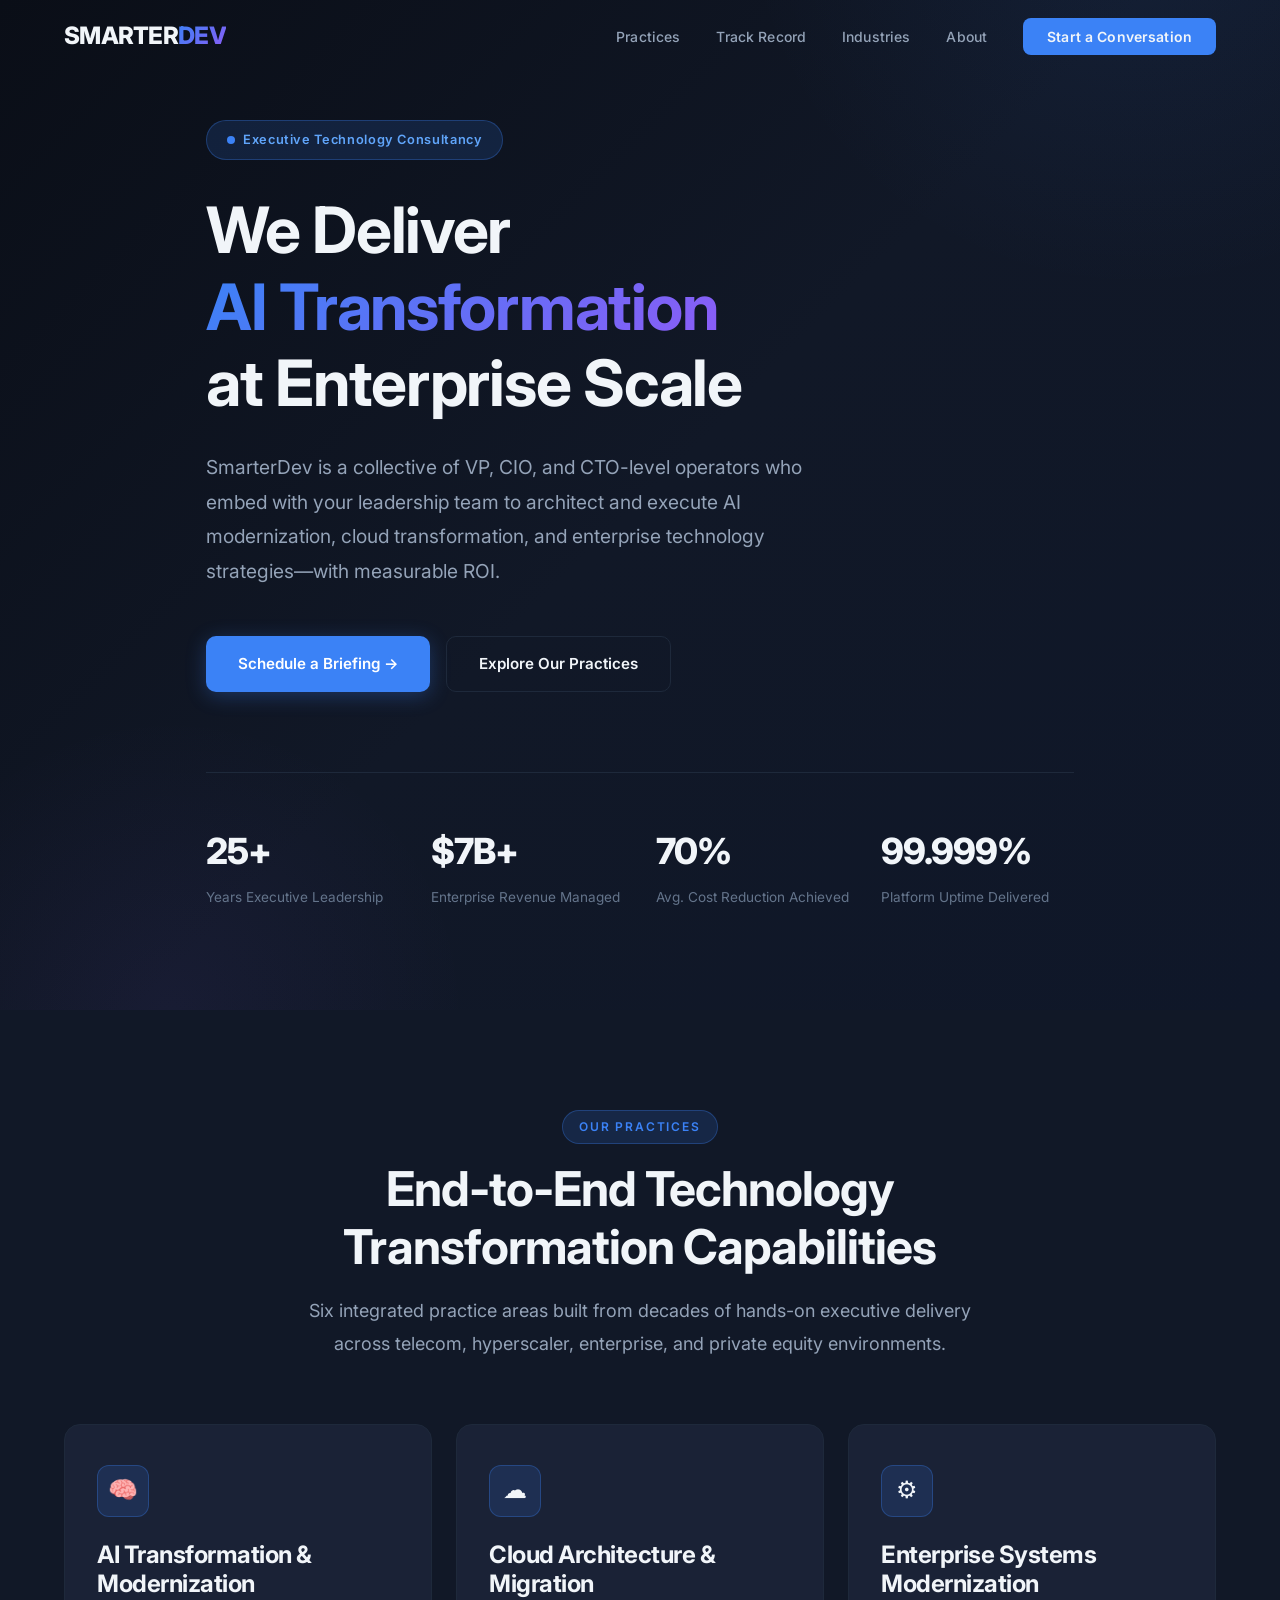
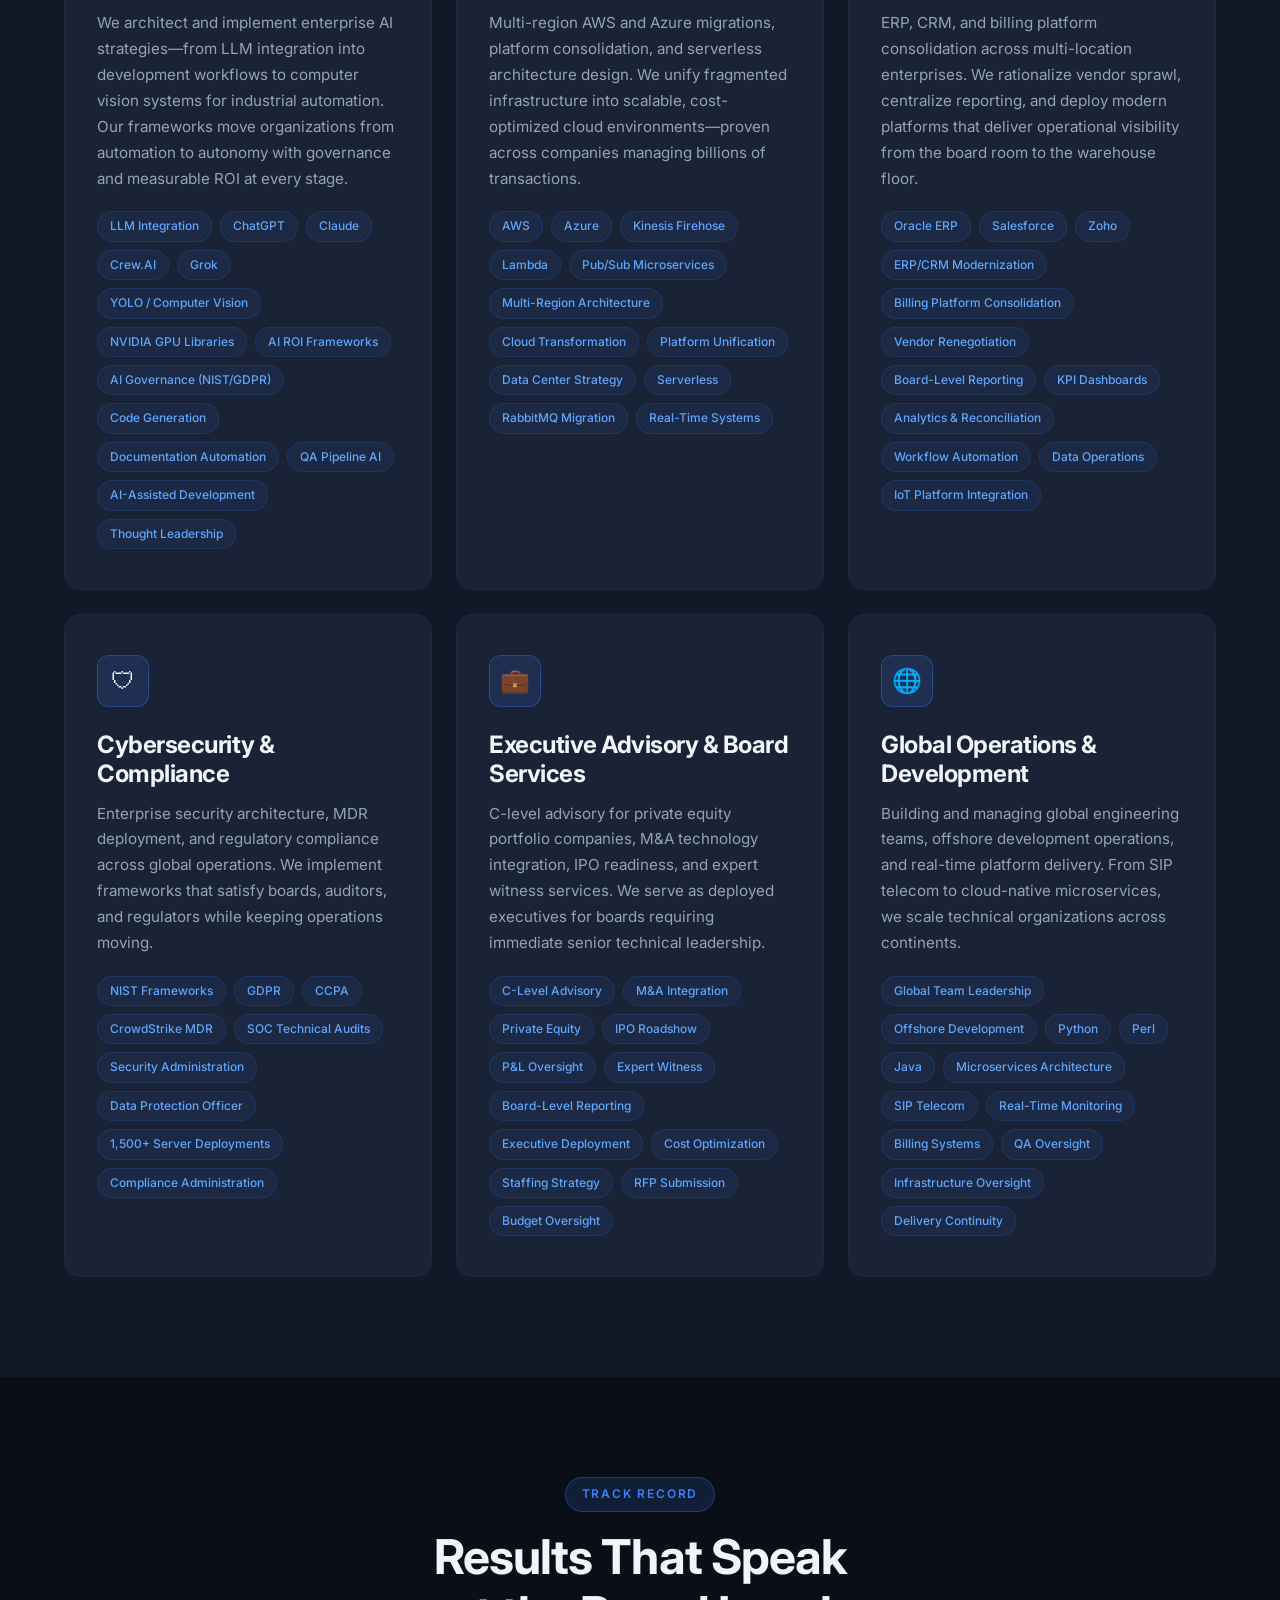
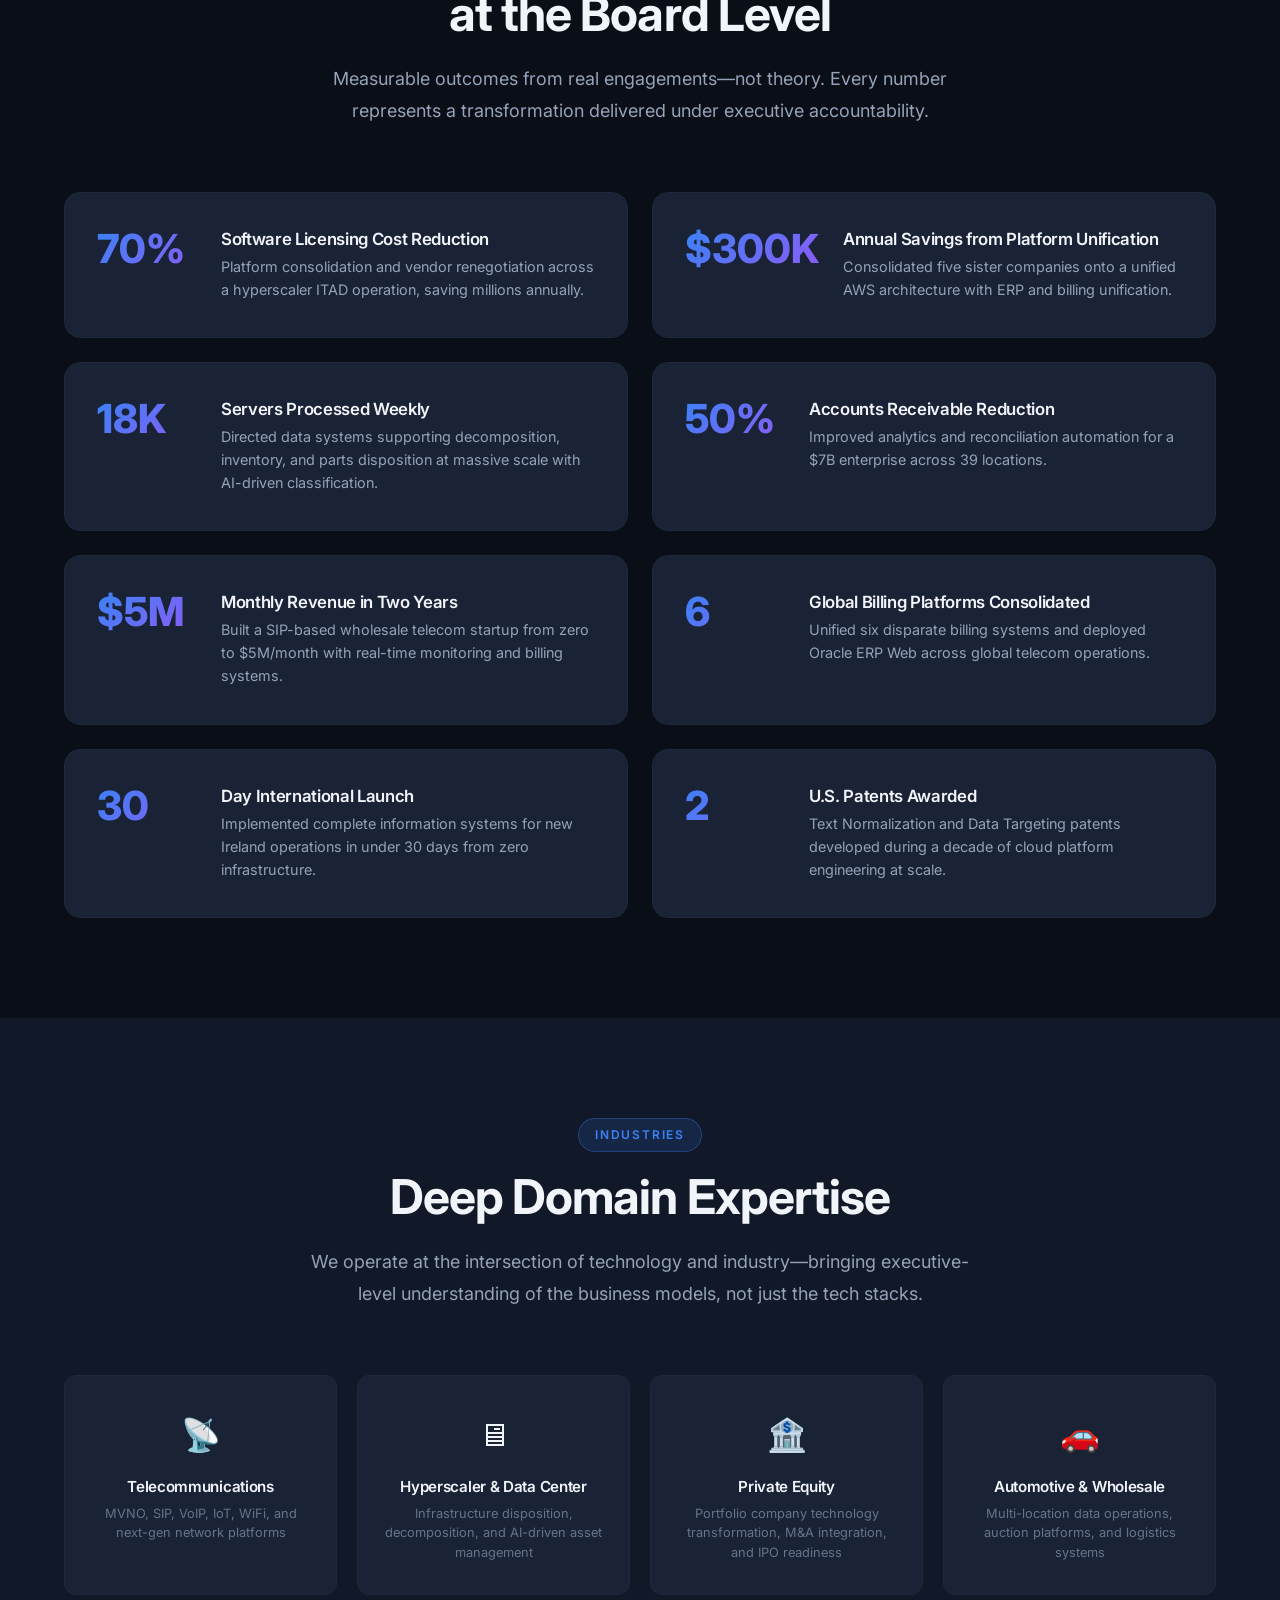
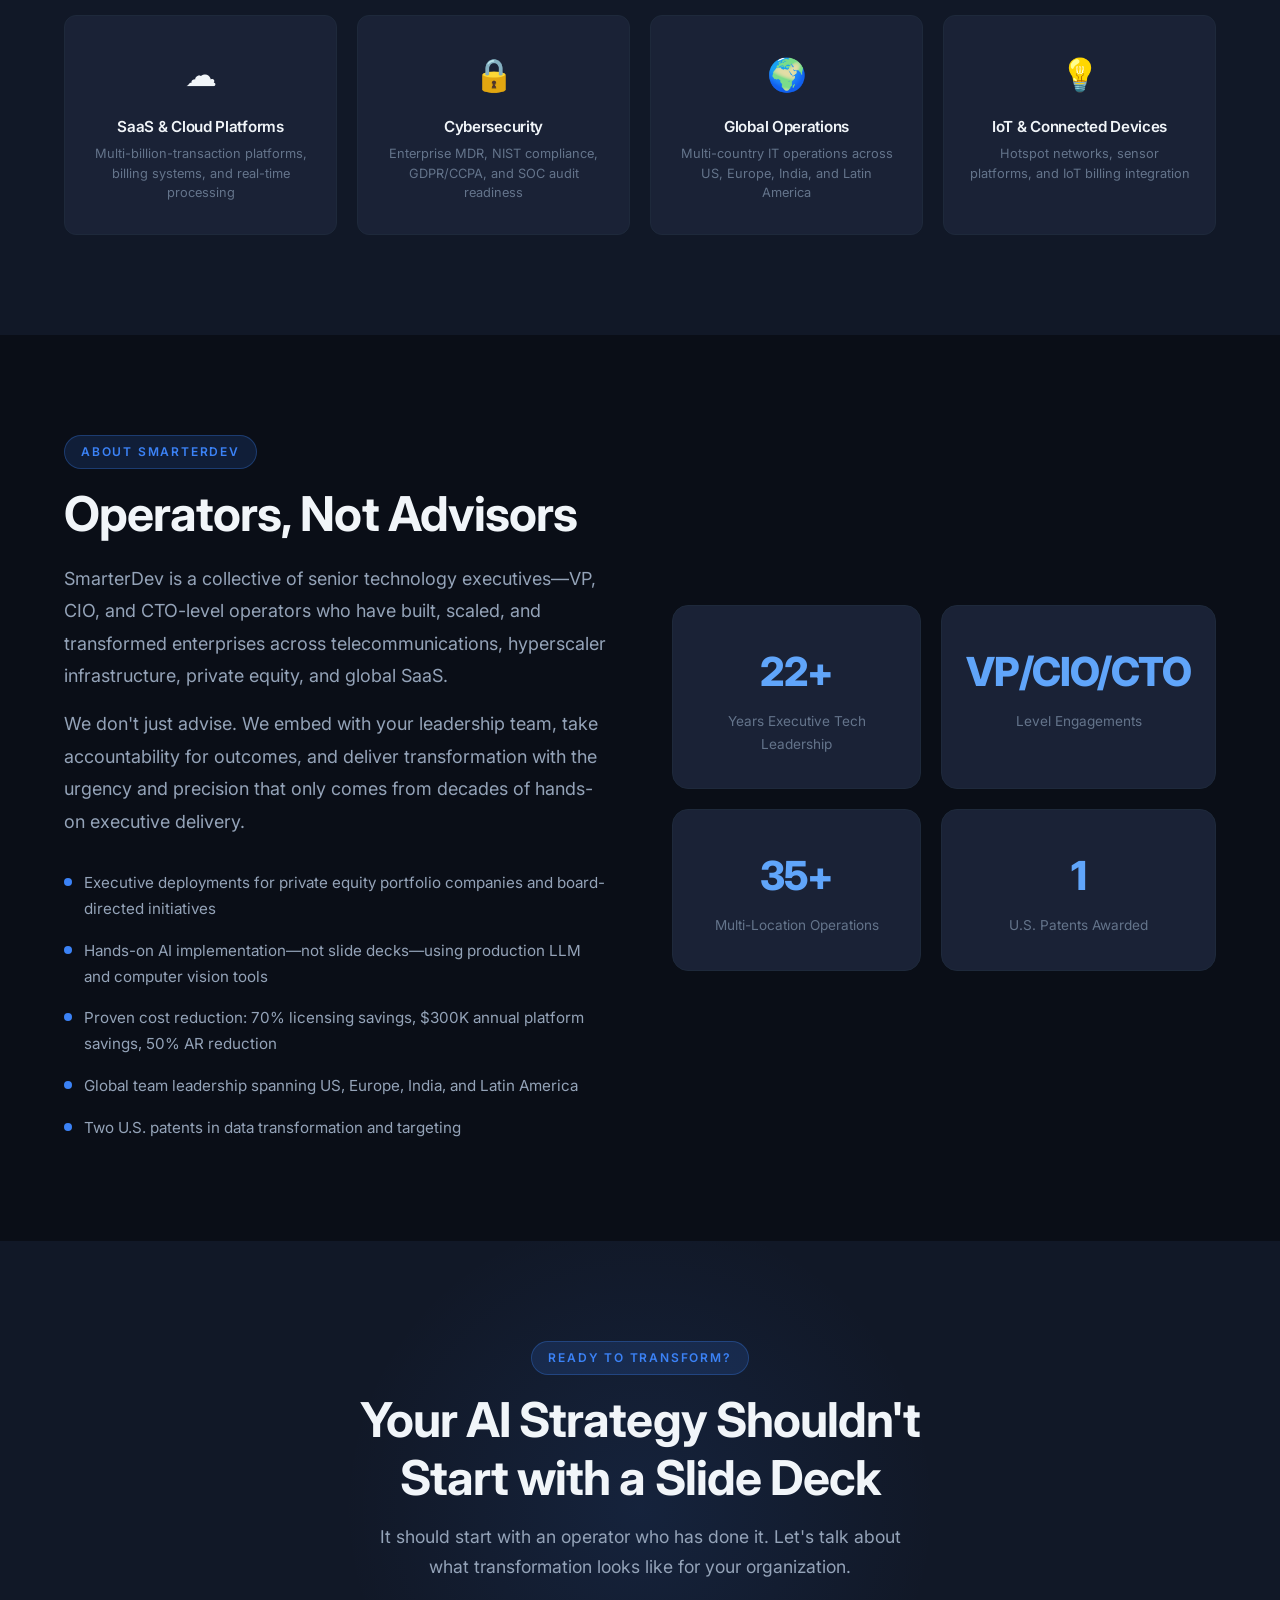
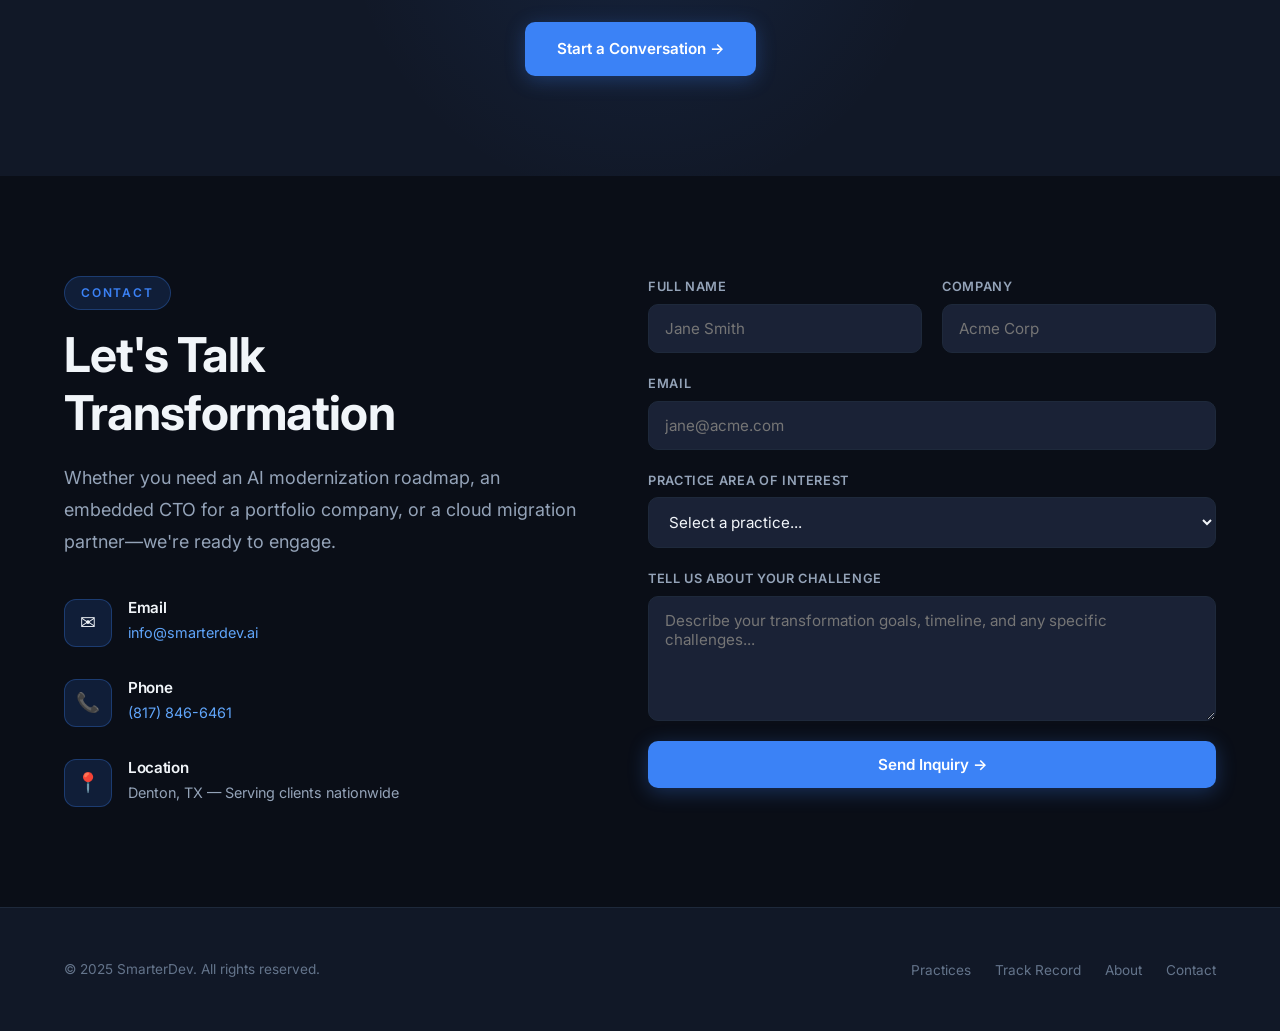
==== index.html @ c1253eae "Remove LinkedIn link from contact section Co-Authored-By: Claude Opus 4.6 <noreply@anthropic.com>" ====
<!DOCTYPE html>
<html lang="en">
<head>
  <meta charset="UTF-8">
  <meta name="viewport" content="width=device-width, initial-scale=1.0">
  <title>SmarterDev.ai | AI Transformation &amp; Executive Technology Consultancy</title>
  <meta name="description" content="SmarterDev delivers VP/CIO/CTO-level AI transformation, cloud modernization, and enterprise technology consulting. 25+ years of executive leadership across telecom, hyperscaler, and enterprise environments.">
  <link rel="preconnect" href="https://fonts.googleapis.com">
  <link rel="preconnect" href="https://fonts.gstatic.com" crossorigin>
  <link href="https://fonts.googleapis.com/css2?family=Inter:wght@400;500;600;700;800&display=swap" rel="stylesheet">
  <link rel="stylesheet" href="css/style.css">
</head>
<body>

  <!-- ============ NAVIGATION ============ -->
  <nav class="nav">
    <div class="container">
      <a href="#" class="nav-logo">SMARTER<span>DEV</span></a>
      <ul class="nav-links">
        <li><a href="#practices">Practices</a></li>
        <li><a href="#results">Track Record</a></li>
        <li><a href="#industries">Industries</a></li>
        <li><a href="#about">About</a></li>
        <li><a href="#contact" class="nav-cta">Start a Conversation</a></li>
      </ul>
      <button class="nav-toggle" aria-label="Toggle menu">
        <span></span><span></span><span></span>
      </button>
    </div>
  </nav>

  <!-- ============ HERO ============ -->
  <section class="hero" id="hero">
    <div class="container">
      <div class="hero-content fade-up">
        <div class="hero-badge">Executive Technology Consultancy</div>
        <h1>We Deliver<br><span class="gradient-text">AI Transformation</span><br>at Enterprise Scale</h1>
        <p class="hero-description">
          SmarterDev is a collective of VP, CIO, and CTO-level operators who embed with your
          leadership team to architect and execute AI modernization, cloud transformation,
          and enterprise technology strategies&mdash;with measurable ROI.
        </p>
        <div class="hero-actions">
          <a href="#contact" class="btn btn-primary">Schedule a Briefing &rarr;</a>
          <a href="#practices" class="btn btn-outline">Explore Our Practices</a>
        </div>
      </div>
      <div class="hero-metrics fade-up">
        <div class="metric">
          <div class="metric-value" data-count="25" data-suffix="+">0+</div>
          <div class="metric-label">Years Executive Leadership</div>
        </div>
        <div class="metric">
          <div class="metric-value" data-count="7" data-suffix="B+" data-prefix="$">$0B+</div>
          <div class="metric-label">Enterprise Revenue Managed</div>
        </div>
        <div class="metric">
          <div class="metric-value" data-count="70" data-suffix="%">0%</div>
          <div class="metric-label">Avg. Cost Reduction Achieved</div>
        </div>
        <div class="metric">
          <div class="metric-value">99.999%</div>
          <div class="metric-label">Platform Uptime Delivered</div>
        </div>
      </div>
    </div>
  </section>

  <!-- ============ PRACTICES ============ -->
  <section class="practices" id="practices">
    <div class="container">
      <div class="section-header center fade-up">
        <span class="section-label">Our Practices</span>
        <h2 class="section-title">End-to-End Technology<br>Transformation Capabilities</h2>
        <p class="section-subtitle">
          Six integrated practice areas built from decades of hands-on executive delivery across
          telecom, hyperscaler, enterprise, and private equity environments.
        </p>
      </div>

      <div class="practices-grid">

        <!-- Practice 1: AI Transformation -->
        <div class="practice-card fade-up">
          <div class="practice-icon">&#x1F9E0;</div>
          <h3>AI Transformation &amp; Modernization</h3>
          <p>
            We architect and implement enterprise AI strategies&mdash;from LLM integration into
            development workflows to computer vision systems for industrial automation.
            Our frameworks move organizations from automation to autonomy with governance
            and measurable ROI at every stage.
          </p>
          <ul class="practice-capabilities">
            <li>LLM Integration</li>
            <li>ChatGPT</li>
            <li>Claude</li>
            <li>Crew.AI</li>
            <li>Grok</li>
            <li>YOLO / Computer Vision</li>
            <li>NVIDIA GPU Libraries</li>
            <li>AI ROI Frameworks</li>
            <li>AI Governance (NIST/GDPR)</li>
            <li>Code Generation</li>
            <li>Documentation Automation</li>
            <li>QA Pipeline AI</li>
            <li>AI-Assisted Development</li>
            <li>Thought Leadership</li>
          </ul>
        </div>

        <!-- Practice 2: Cloud & Infrastructure -->
        <div class="practice-card fade-up">
          <div class="practice-icon">&#x2601;</div>
          <h3>Cloud Architecture &amp; Migration</h3>
          <p>
            Multi-region AWS and Azure migrations, platform consolidation, and serverless
            architecture design. We unify fragmented infrastructure into scalable,
            cost-optimized cloud environments&mdash;proven across companies managing
            billions of transactions.
          </p>
          <ul class="practice-capabilities">
            <li>AWS</li>
            <li>Azure</li>
            <li>Kinesis Firehose</li>
            <li>Lambda</li>
            <li>Pub/Sub Microservices</li>
            <li>Multi-Region Architecture</li>
            <li>Cloud Transformation</li>
            <li>Platform Unification</li>
            <li>Data Center Strategy</li>
            <li>Serverless</li>
            <li>RabbitMQ Migration</li>
            <li>Real-Time Systems</li>
          </ul>
        </div>

        <!-- Practice 3: Enterprise Systems -->
        <div class="practice-card fade-up">
          <div class="practice-icon">&#x2699;</div>
          <h3>Enterprise Systems Modernization</h3>
          <p>
            ERP, CRM, and billing platform consolidation across multi-location enterprises.
            We rationalize vendor sprawl, centralize reporting, and deploy modern platforms
            that deliver operational visibility from the board room to the warehouse floor.
          </p>
          <ul class="practice-capabilities">
            <li>Oracle ERP</li>
            <li>Salesforce</li>
            <li>Zoho</li>
            <li>ERP/CRM Modernization</li>
            <li>Billing Platform Consolidation</li>
            <li>Vendor Renegotiation</li>
            <li>Board-Level Reporting</li>
            <li>KPI Dashboards</li>
            <li>Analytics &amp; Reconciliation</li>
            <li>Workflow Automation</li>
            <li>Data Operations</li>
            <li>IoT Platform Integration</li>
          </ul>
        </div>

        <!-- Practice 4: Cybersecurity -->
        <div class="practice-card fade-up">
          <div class="practice-icon">&#x1F6E1;</div>
          <h3>Cybersecurity &amp; Compliance</h3>
          <p>
            Enterprise security architecture, MDR deployment, and regulatory compliance
            across global operations. We implement frameworks that satisfy boards, auditors,
            and regulators while keeping operations moving.
          </p>
          <ul class="practice-capabilities">
            <li>NIST Frameworks</li>
            <li>GDPR</li>
            <li>CCPA</li>
            <li>CrowdStrike MDR</li>
            <li>SOC Technical Audits</li>
            <li>Security Administration</li>
            <li>Data Protection Officer</li>
            <li>1,500+ Server Deployments</li>
            <li>Compliance Administration</li>
          </ul>
        </div>

        <!-- Practice 5: Executive Advisory -->
        <div class="practice-card fade-up">
          <div class="practice-icon">&#x1F4BC;</div>
          <h3>Executive Advisory &amp; Board Services</h3>
          <p>
            C-level advisory for private equity portfolio companies, M&amp;A technology
            integration, IPO readiness, and expert witness services. We serve as deployed
            executives for boards requiring immediate senior technical leadership.
          </p>
          <ul class="practice-capabilities">
            <li>C-Level Advisory</li>
            <li>M&amp;A Integration</li>
            <li>Private Equity</li>
            <li>IPO Roadshow</li>
            <li>P&amp;L Oversight</li>
            <li>Expert Witness</li>
            <li>Board-Level Reporting</li>
            <li>Executive Deployment</li>
            <li>Cost Optimization</li>
            <li>Staffing Strategy</li>
            <li>RFP Submission</li>
            <li>Budget Oversight</li>
          </ul>
        </div>

        <!-- Practice 6: Global Operations -->
        <div class="practice-card fade-up">
          <div class="practice-icon">&#x1F310;</div>
          <h3>Global Operations &amp; Development</h3>
          <p>
            Building and managing global engineering teams, offshore development operations,
            and real-time platform delivery. From SIP telecom to cloud-native microservices,
            we scale technical organizations across continents.
          </p>
          <ul class="practice-capabilities">
            <li>Global Team Leadership</li>
            <li>Offshore Development</li>
            <li>Python</li>
            <li>Perl</li>
            <li>Java</li>
            <li>Microservices Architecture</li>
            <li>SIP Telecom</li>
            <li>Real-Time Monitoring</li>
            <li>Billing Systems</li>
            <li>QA Oversight</li>
            <li>Infrastructure Oversight</li>
            <li>Delivery Continuity</li>
          </ul>
        </div>

      </div>
    </div>
  </section>

  <!-- ============ TRACK RECORD ============ -->
  <section class="results" id="results">
    <div class="container">
      <div class="section-header center fade-up">
        <span class="section-label">Track Record</span>
        <h2 class="section-title">Results That Speak<br>at the Board Level</h2>
        <p class="section-subtitle">
          Measurable outcomes from real engagements&mdash;not theory.
          Every number represents a transformation delivered under executive accountability.
        </p>
      </div>

      <div class="results-grid">
        <div class="result-card fade-up">
          <div class="result-stat">70%</div>
          <div class="result-content">
            <h4>Software Licensing Cost Reduction</h4>
            <p>Platform consolidation and vendor renegotiation across a hyperscaler ITAD operation, saving millions annually.</p>
          </div>
        </div>
        <div class="result-card fade-up">
          <div class="result-stat">$300K</div>
          <div class="result-content">
            <h4>Annual Savings from Platform Unification</h4>
            <p>Consolidated five sister companies onto a unified AWS architecture with ERP and billing unification.</p>
          </div>
        </div>
        <div class="result-card fade-up">
          <div class="result-stat">18K</div>
          <div class="result-content">
            <h4>Servers Processed Weekly</h4>
            <p>Directed data systems supporting decomposition, inventory, and parts disposition at massive scale with AI-driven classification.</p>
          </div>
        </div>
        <div class="result-card fade-up">
          <div class="result-stat">50%</div>
          <div class="result-content">
            <h4>Accounts Receivable Reduction</h4>
            <p>Improved analytics and reconciliation automation for a $7B enterprise across 39 locations.</p>
          </div>
        </div>
        <div class="result-card fade-up">
          <div class="result-stat">$5M</div>
          <div class="result-content">
            <h4>Monthly Revenue in Two Years</h4>
            <p>Built a SIP-based wholesale telecom startup from zero to $5M/month with real-time monitoring and billing systems.</p>
          </div>
        </div>
        <div class="result-card fade-up">
          <div class="result-stat">6</div>
          <div class="result-content">
            <h4>Global Billing Platforms Consolidated</h4>
            <p>Unified six disparate billing systems and deployed Oracle ERP Web across global telecom operations.</p>
          </div>
        </div>
        <div class="result-card fade-up">
          <div class="result-stat">30</div>
          <div class="result-content">
            <h4>Day International Launch</h4>
            <p>Implemented complete information systems for new Ireland operations in under 30 days from zero infrastructure.</p>
          </div>
        </div>
        <div class="result-card fade-up">
          <div class="result-stat">2</div>
          <div class="result-content">
            <h4>U.S. Patents Awarded</h4>
            <p>Text Normalization and Data Targeting patents developed during a decade of cloud platform engineering at scale.</p>
          </div>
        </div>
      </div>
    </div>
  </section>

  <!-- ============ INDUSTRIES ============ -->
  <section class="industries" id="industries">
    <div class="container">
      <div class="section-header center fade-up">
        <span class="section-label">Industries</span>
        <h2 class="section-title">Deep Domain Expertise</h2>
        <p class="section-subtitle">
          We operate at the intersection of technology and industry&mdash;bringing executive-level
          understanding of the business models, not just the tech stacks.
        </p>
      </div>

      <div class="industries-grid">
        <div class="industry-card fade-up">
          <div class="industry-icon">&#x1F4E1;</div>
          <h4>Telecommunications</h4>
          <p>MVNO, SIP, VoIP, IoT, WiFi, and next-gen network platforms</p>
        </div>
        <div class="industry-card fade-up">
          <div class="industry-icon">&#x1F5A5;</div>
          <h4>Hyperscaler &amp; Data Center</h4>
          <p>Infrastructure disposition, decomposition, and AI-driven asset management</p>
        </div>
        <div class="industry-card fade-up">
          <div class="industry-icon">&#x1F3E6;</div>
          <h4>Private Equity</h4>
          <p>Portfolio company technology transformation, M&amp;A integration, and IPO readiness</p>
        </div>
        <div class="industry-card fade-up">
          <div class="industry-icon">&#x1F697;</div>
          <h4>Automotive &amp; Wholesale</h4>
          <p>Multi-location data operations, auction platforms, and logistics systems</p>
        </div>
        <div class="industry-card fade-up">
          <div class="industry-icon">&#x2601;</div>
          <h4>SaaS &amp; Cloud Platforms</h4>
          <p>Multi-billion-transaction platforms, billing systems, and real-time processing</p>
        </div>
        <div class="industry-card fade-up">
          <div class="industry-icon">&#x1F512;</div>
          <h4>Cybersecurity</h4>
          <p>Enterprise MDR, NIST compliance, GDPR/CCPA, and SOC audit readiness</p>
        </div>
        <div class="industry-card fade-up">
          <div class="industry-icon">&#x1F30D;</div>
          <h4>Global Operations</h4>
          <p>Multi-country IT operations across US, Europe, India, and Latin America</p>
        </div>
        <div class="industry-card fade-up">
          <div class="industry-icon">&#x1F4A1;</div>
          <h4>IoT &amp; Connected Devices</h4>
          <p>Hotspot networks, sensor platforms, and IoT billing integration</p>
        </div>
      </div>
    </div>
  </section>

  <!-- ============ ABOUT ============ -->
  <section class="about" id="about">
    <div class="container">
      <div class="about-grid">
        <div class="fade-up">
          <span class="section-label">About SmarterDev</span>
          <h2 class="section-title">Operators, Not Advisors</h2>
          <p class="section-subtitle">
            SmarterDev is a collective of senior technology executives&mdash;VP, CIO, and CTO-level
            operators who have built, scaled, and transformed enterprises across telecommunications,
            hyperscaler infrastructure, private equity, and global SaaS.
          </p>
          <p class="section-subtitle" style="margin-top: 16px;">
            We don't just advise. We embed with your leadership team, take accountability for
            outcomes, and deliver transformation with the urgency and precision that only comes
            from decades of hands-on executive delivery.
          </p>
          <ul class="about-highlights" style="margin-top: 32px;">
            <li>Executive deployments for private equity portfolio companies and board-directed initiatives</li>
            <li>Hands-on AI implementation&mdash;not slide decks&mdash;using production LLM and computer vision tools</li>
            <li>Proven cost reduction: 70% licensing savings, $300K annual platform savings, 50% AR reduction</li>
            <li>Global team leadership spanning US, Europe, India, and Latin America</li>
            <li>Two U.S. patents in data transformation and targeting</li>
          </ul>
        </div>
        <div class="about-stats fade-up">
          <div class="about-stat">
            <div class="about-stat-value" data-count="25" data-suffix="+">0+</div>
            <div class="about-stat-label">Years Executive Tech Leadership</div>
          </div>
          <div class="about-stat">
            <div class="about-stat-value">VP/CIO/CTO</div>
            <div class="about-stat-label">Level Engagements</div>
          </div>
          <div class="about-stat">
            <div class="about-stat-value" data-count="39" data-suffix="+">0+</div>
            <div class="about-stat-label">Multi-Location Operations</div>
          </div>
          <div class="about-stat">
            <div class="about-stat-value" data-count="2" data-suffix="">0</div>
            <div class="about-stat-label">U.S. Patents Awarded</div>
          </div>
        </div>
      </div>
    </div>
  </section>

  <!-- ============ CTA BANNER ============ -->
  <section class="cta-banner">
    <div class="container">
      <div class="cta-inner fade-up">
        <span class="section-label">Ready to Transform?</span>
        <h2>Your AI Strategy Shouldn't<br>Start with a Slide Deck</h2>
        <p>
          It should start with an operator who has done it. Let's talk about what
          transformation looks like for your organization.
        </p>
        <a href="#contact" class="btn btn-primary">Start a Conversation &rarr;</a>
      </div>
    </div>
  </section>

  <!-- ============ CONTACT ============ -->
  <section class="contact" id="contact">
    <div class="container">
      <div class="contact-grid">
        <div class="fade-up">
          <span class="section-label">Contact</span>
          <h2 class="section-title">Let's Talk<br>Transformation</h2>
          <p class="section-subtitle" style="margin-bottom: 40px;">
            Whether you need an AI modernization roadmap, an embedded CTO for a
            portfolio company, or a cloud migration partner&mdash;we're ready to engage.
          </p>
          <div class="contact-info">
            <div class="contact-item">
              <div class="contact-item-icon">&#x2709;</div>
              <div>
                <h4>Email</h4>
                <p><a href="mailto:info@smarterdev.ai">info@smarterdev.ai</a></p>
              </div>
            </div>
            <div class="contact-item">
              <div class="contact-item-icon">&#x1F4DE;</div>
              <div>
                <h4>Phone</h4>
                <p><a href="tel:+18178466461">(817) 846-6461</a></p>
              </div>
            </div>
            <div class="contact-item">
              <div class="contact-item-icon">&#x1F4CD;</div>
              <div>
                <h4>Location</h4>
                <p>Denton, TX &mdash; Serving clients nationwide</p>
              </div>
            </div>
          </div>
        </div>
        <div class="fade-up">
          <form class="contact-form" id="contact-form">
            <div class="form-row">
              <div class="form-group">
                <label for="name">Full Name</label>
                <input type="text" id="name" name="name" placeholder="Jane Smith" required>
              </div>
              <div class="form-group">
                <label for="company">Company</label>
                <input type="text" id="company" name="company" placeholder="Acme Corp">
              </div>
            </div>
            <div class="form-group">
              <label for="email">Email</label>
              <input type="email" id="email" name="email" placeholder="jane@acme.com" required>
            </div>
            <div class="form-group">
              <label for="service">Practice Area of Interest</label>
              <select id="service" name="service">
                <option value="">Select a practice...</option>
                <option value="AI Transformation">AI Transformation &amp; Modernization</option>
                <option value="Cloud Architecture">Cloud Architecture &amp; Migration</option>
                <option value="Enterprise Systems">Enterprise Systems Modernization</option>
                <option value="Cybersecurity">Cybersecurity &amp; Compliance</option>
                <option value="Executive Advisory">Executive Advisory &amp; Board Services</option>
                <option value="Global Operations">Global Operations &amp; Development</option>
                <option value="General">General Inquiry</option>
              </select>
            </div>
            <div class="form-group">
              <label for="message">Tell Us About Your Challenge</label>
              <textarea id="message" name="message" placeholder="Describe your transformation goals, timeline, and any specific challenges..." rows="5"></textarea>
            </div>
            <button type="submit" class="btn btn-primary" style="width: 100%; justify-content: center;">Send Inquiry &rarr;</button>
          </form>
        </div>
      </div>
    </div>
  </section>

  <!-- ============ FOOTER ============ -->
  <footer class="footer">
    <div class="container">
      <p class="footer-text">&copy; 2025 SmarterDev. All rights reserved.</p>
      <ul class="footer-links">
        <li><a href="#practices">Practices</a></li>
        <li><a href="#results">Track Record</a></li>
        <li><a href="#about">About</a></li>
        <li><a href="#contact">Contact</a></li>
      </ul>
    </div>
  </footer>

  <script src="js/main.js"></script>
</body>
</html>
---- css/style.css ----
/* ============================================
   ANGENT, LLC - Technical Consultancy
   Style System
   ============================================ */

/* --- Reset & Base --- */
*, *::before, *::after {
  margin: 0;
  padding: 0;
  box-sizing: border-box;
}

:root {
  --bg-primary: #0a0e17;
  --bg-secondary: #111827;
  --bg-card: #1a2236;
  --bg-card-hover: #1f2a42;
  --accent: #3b82f6;
  --accent-bright: #60a5fa;
  --accent-glow: rgba(59, 130, 246, 0.15);
  --text-primary: #f1f5f9;
  --text-secondary: #94a3b8;
  --text-muted: #64748b;
  --border: #1e293b;
  --border-accent: rgba(59, 130, 246, 0.3);
  --gradient-hero: linear-gradient(135deg, #0a0e17 0%, #111827 50%, #0f1729 100%);
  --gradient-accent: linear-gradient(135deg, #3b82f6, #8b5cf6);
  --shadow-card: 0 4px 24px rgba(0, 0, 0, 0.3);
  --shadow-glow: 0 0 40px rgba(59, 130, 246, 0.1);
  --font-heading: 'Inter', -apple-system, BlinkMacSystemFont, 'Segoe UI', sans-serif;
  --font-body: 'Inter', -apple-system, BlinkMacSystemFont, 'Segoe UI', sans-serif;
  --max-width: 1200px;
  --section-pad: 100px;
}

html {
  scroll-behavior: smooth;
  font-size: 16px;
}

body {
  font-family: var(--font-body);
  background: var(--bg-primary);
  color: var(--text-primary);
  line-height: 1.7;
  overflow-x: hidden;
  -webkit-font-smoothing: antialiased;
}

a {
  color: var(--accent-bright);
  text-decoration: none;
  transition: color 0.3s;
}

a:hover {
  color: var(--text-primary);
}

img {
  max-width: 100%;
  display: block;
}

.container {
  max-width: var(--max-width);
  margin: 0 auto;
  padding: 0 24px;
}

/* --- Typography --- */
h1, h2, h3, h4, h5 {
  font-family: var(--font-heading);
  font-weight: 700;
  line-height: 1.2;
  letter-spacing: -0.02em;
}

h1 { font-size: clamp(2.5rem, 5vw, 4rem); }
h2 { font-size: clamp(2rem, 4vw, 3rem); }
h3 { font-size: clamp(1.25rem, 2vw, 1.5rem); }

.section-label {
  display: inline-block;
  font-size: 0.75rem;
  font-weight: 600;
  letter-spacing: 0.15em;
  text-transform: uppercase;
  color: var(--accent);
  margin-bottom: 16px;
  padding: 6px 16px;
  border: 1px solid var(--border-accent);
  border-radius: 100px;
  background: var(--accent-glow);
}

.section-title {
  margin-bottom: 20px;
}

.section-subtitle {
  font-size: 1.125rem;
  color: var(--text-secondary);
  max-width: 680px;
  line-height: 1.8;
}

.section-header {
  margin-bottom: 64px;
}

.section-header.center {
  text-align: center;
}

.section-header.center .section-subtitle {
  margin: 0 auto;
}

/* --- Navigation --- */
.nav {
  position: fixed;
  top: 0;
  left: 0;
  right: 0;
  z-index: 1000;
  padding: 16px 0;
  transition: all 0.3s;
  background: transparent;
}

.nav.scrolled {
  background: rgba(10, 14, 23, 0.92);
  backdrop-filter: blur(20px);
  -webkit-backdrop-filter: blur(20px);
  border-bottom: 1px solid var(--border);
  padding: 12px 0;
}

.nav .container {
  display: flex;
  align-items: center;
  justify-content: space-between;
}

.nav-logo {
  font-size: 1.5rem;
  font-weight: 800;
  color: var(--text-primary);
  letter-spacing: -0.03em;
}

.nav-logo span {
  background: var(--gradient-accent);
  -webkit-background-clip: text;
  -webkit-text-fill-color: transparent;
  background-clip: text;
}

.nav-links {
  display: flex;
  align-items: center;
  gap: 36px;
  list-style: none;
}

.nav-links a {
  font-size: 0.875rem;
  font-weight: 500;
  color: var(--text-secondary);
  transition: color 0.3s;
  letter-spacing: 0.01em;
}

.nav-links a:hover {
  color: var(--text-primary);
}

.nav-cta {
  padding: 10px 24px !important;
  background: var(--accent) !important;
  color: var(--text-primary) !important;
  border-radius: 8px;
  font-weight: 600 !important;
  transition: all 0.3s !important;
}

.nav-cta:hover {
  background: var(--accent-bright) !important;
  transform: translateY(-1px);
}

.nav-toggle {
  display: none;
  flex-direction: column;
  gap: 5px;
  cursor: pointer;
  background: none;
  border: none;
  padding: 8px;
}

.nav-toggle span {
  display: block;
  width: 24px;
  height: 2px;
  background: var(--text-primary);
  border-radius: 2px;
  transition: all 0.3s;
}

/* --- Hero --- */
.hero {
  min-height: 100vh;
  display: flex;
  align-items: center;
  background: var(--gradient-hero);
  position: relative;
  overflow: hidden;
  padding: 120px 0 var(--section-pad);
}

.hero::before {
  content: '';
  position: absolute;
  top: -50%;
  right: -20%;
  width: 800px;
  height: 800px;
  background: radial-gradient(circle, rgba(59, 130, 246, 0.08) 0%, transparent 70%);
  pointer-events: none;
}

.hero::after {
  content: '';
  position: absolute;
  bottom: -30%;
  left: -10%;
  width: 600px;
  height: 600px;
  background: radial-gradient(circle, rgba(139, 92, 246, 0.06) 0%, transparent 70%);
  pointer-events: none;
}

.hero .container {
  position: relative;
  z-index: 1;
}

.hero-content {
  max-width: 800px;
}

.hero-badge {
  display: inline-flex;
  align-items: center;
  gap: 8px;
  padding: 8px 20px;
  background: var(--accent-glow);
  border: 1px solid var(--border-accent);
  border-radius: 100px;
  font-size: 0.8rem;
  font-weight: 600;
  color: var(--accent-bright);
  margin-bottom: 32px;
  letter-spacing: 0.05em;
}

.hero-badge::before {
  content: '';
  width: 8px;
  height: 8px;
  background: var(--accent);
  border-radius: 50%;
  animation: pulse 2s infinite;
}

@keyframes pulse {
  0%, 100% { opacity: 1; }
  50% { opacity: 0.4; }
}

.hero h1 {
  margin-bottom: 28px;
}

.hero h1 .gradient-text {
  background: var(--gradient-accent);
  -webkit-background-clip: text;
  -webkit-text-fill-color: transparent;
  background-clip: text;
}

.hero-description {
  font-size: 1.2rem;
  color: var(--text-secondary);
  max-width: 640px;
  margin-bottom: 48px;
  line-height: 1.8;
}

.hero-actions {
  display: flex;
  gap: 16px;
  flex-wrap: wrap;
}

.btn {
  display: inline-flex;
  align-items: center;
  gap: 8px;
  padding: 14px 32px;
  font-size: 0.95rem;
  font-weight: 600;
  border-radius: 10px;
  cursor: pointer;
  transition: all 0.3s;
  border: none;
  font-family: var(--font-body);
}

.btn-primary {
  background: var(--accent);
  color: white;
  box-shadow: 0 4px 20px rgba(59, 130, 246, 0.3);
}

.btn-primary:hover {
  background: var(--accent-bright);
  transform: translateY(-2px);
  box-shadow: 0 8px 30px rgba(59, 130, 246, 0.4);
  color: white;
}

.btn-outline {
  background: transparent;
  color: var(--text-primary);
  border: 1px solid var(--border);
}

.btn-outline:hover {
  border-color: var(--accent);
  background: var(--accent-glow);
  color: var(--text-primary);
}

.hero-metrics {
  display: grid;
  grid-template-columns: repeat(4, 1fr);
  gap: 32px;
  margin-top: 80px;
  padding-top: 48px;
  border-top: 1px solid var(--border);
}

.metric {
  text-align: left;
}

.metric-value {
  font-size: 2.25rem;
  font-weight: 800;
  color: var(--text-primary);
  letter-spacing: -0.03em;
}

.metric-value span {
  color: var(--accent);
}

.metric-label {
  font-size: 0.85rem;
  color: var(--text-muted);
  margin-top: 4px;
}

/* --- Practices / Services --- */
.practices {
  padding: var(--section-pad) 0;
  background: var(--bg-secondary);
}

.practices-grid {
  display: grid;
  grid-template-columns: repeat(3, 1fr);
  gap: 24px;
}

.practice-card {
  background: var(--bg-card);
  border: 1px solid var(--border);
  border-radius: 16px;
  padding: 40px 32px;
  transition: all 0.4s;
  position: relative;
  overflow: hidden;
}

.practice-card::before {
  content: '';
  position: absolute;
  top: 0;
  left: 0;
  right: 0;
  height: 3px;
  background: var(--gradient-accent);
  opacity: 0;
  transition: opacity 0.4s;
}

.practice-card:hover {
  border-color: var(--border-accent);
  background: var(--bg-card-hover);
  transform: translateY(-4px);
  box-shadow: var(--shadow-glow);
}

.practice-card:hover::before {
  opacity: 1;
}

.practice-icon {
  width: 52px;
  height: 52px;
  display: flex;
  align-items: center;
  justify-content: center;
  background: var(--accent-glow);
  border: 1px solid var(--border-accent);
  border-radius: 12px;
  margin-bottom: 24px;
  font-size: 1.5rem;
}

.practice-card h3 {
  margin-bottom: 12px;
  color: var(--text-primary);
}

.practice-card p {
  color: var(--text-secondary);
  font-size: 0.95rem;
  margin-bottom: 20px;
  line-height: 1.7;
}

.practice-capabilities {
  list-style: none;
  display: flex;
  flex-wrap: wrap;
  gap: 8px;
}

.practice-capabilities li {
  font-size: 0.75rem;
  padding: 4px 12px;
  background: rgba(59, 130, 246, 0.08);
  border: 1px solid rgba(59, 130, 246, 0.15);
  border-radius: 100px;
  color: var(--accent-bright);
  font-weight: 500;
}

/* --- Results / Track Record --- */
.results {
  padding: var(--section-pad) 0;
  background: var(--bg-primary);
}

.results-grid {
  display: grid;
  grid-template-columns: repeat(2, 1fr);
  gap: 24px;
}

.result-card {
  background: var(--bg-card);
  border: 1px solid var(--border);
  border-radius: 16px;
  padding: 36px 32px;
  display: flex;
  gap: 24px;
  align-items: flex-start;
  transition: all 0.3s;
}

.result-card:hover {
  border-color: var(--border-accent);
  transform: translateY(-2px);
}

.result-stat {
  font-size: 2.5rem;
  font-weight: 800;
  background: var(--gradient-accent);
  -webkit-background-clip: text;
  -webkit-text-fill-color: transparent;
  background-clip: text;
  line-height: 1;
  flex-shrink: 0;
  min-width: 100px;
}

.result-content h4 {
  font-size: 1.05rem;
  font-weight: 600;
  color: var(--text-primary);
  margin-bottom: 6px;
}

.result-content p {
  font-size: 0.9rem;
  color: var(--text-secondary);
  line-height: 1.6;
}

/* --- Industries --- */
.industries {
  padding: var(--section-pad) 0;
  background: var(--bg-secondary);
}

.industries-grid {
  display: grid;
  grid-template-columns: repeat(4, 1fr);
  gap: 20px;
}

.industry-card {
  background: var(--bg-card);
  border: 1px solid var(--border);
  border-radius: 12px;
  padding: 32px 24px;
  text-align: center;
  transition: all 0.3s;
}

.industry-card:hover {
  border-color: var(--border-accent);
  background: var(--bg-card-hover);
  transform: translateY(-3px);
}

.industry-icon {
  font-size: 2rem;
  margin-bottom: 16px;
}

.industry-card h4 {
  font-size: 0.95rem;
  font-weight: 600;
  color: var(--text-primary);
  margin-bottom: 8px;
}

.industry-card p {
  font-size: 0.8rem;
  color: var(--text-muted);
  line-height: 1.5;
}

/* --- About / Team --- */
.about {
  padding: var(--section-pad) 0;
  background: var(--bg-primary);
}

.about-grid {
  display: grid;
  grid-template-columns: 1fr 1fr;
  gap: 64px;
  align-items: center;
}

.about-content .section-subtitle {
  margin-bottom: 32px;
}

.about-highlights {
  list-style: none;
  display: flex;
  flex-direction: column;
  gap: 16px;
}

.about-highlights li {
  display: flex;
  align-items: flex-start;
  gap: 12px;
  font-size: 0.95rem;
  color: var(--text-secondary);
}

.about-highlights li::before {
  content: '';
  width: 8px;
  height: 8px;
  background: var(--accent);
  border-radius: 50%;
  flex-shrink: 0;
  margin-top: 8px;
}

.about-stats {
  display: grid;
  grid-template-columns: 1fr 1fr;
  gap: 20px;
}

.about-stat {
  background: var(--bg-card);
  border: 1px solid var(--border);
  border-radius: 16px;
  padding: 32px 24px;
  text-align: center;
}

.about-stat-value {
  font-size: 2.5rem;
  font-weight: 800;
  color: var(--accent-bright);
  letter-spacing: -0.03em;
}

.about-stat-label {
  font-size: 0.85rem;
  color: var(--text-muted);
  margin-top: 4px;
}

/* --- CTA Banner --- */
.cta-banner {
  padding: var(--section-pad) 0;
  background: var(--bg-secondary);
  position: relative;
  overflow: hidden;
}

.cta-banner::before {
  content: '';
  position: absolute;
  top: 50%;
  left: 50%;
  transform: translate(-50%, -50%);
  width: 600px;
  height: 600px;
  background: radial-gradient(circle, rgba(59, 130, 246, 0.1) 0%, transparent 70%);
  pointer-events: none;
}

.cta-inner {
  text-align: center;
  position: relative;
  z-index: 1;
}

.cta-inner h2 {
  margin-bottom: 16px;
}

.cta-inner p {
  font-size: 1.1rem;
  color: var(--text-secondary);
  max-width: 560px;
  margin: 0 auto 40px;
}

/* --- Contact --- */
.contact {
  padding: var(--section-pad) 0;
  background: var(--bg-primary);
}

.contact-grid {
  display: grid;
  grid-template-columns: 1fr 1fr;
  gap: 64px;
}

.contact-info {
  display: flex;
  flex-direction: column;
  gap: 32px;
}

.contact-item {
  display: flex;
  gap: 16px;
  align-items: flex-start;
}

.contact-item-icon {
  width: 48px;
  height: 48px;
  display: flex;
  align-items: center;
  justify-content: center;
  background: var(--accent-glow);
  border: 1px solid var(--border-accent);
  border-radius: 12px;
  flex-shrink: 0;
  font-size: 1.2rem;
}

.contact-item h4 {
  font-size: 0.95rem;
  font-weight: 600;
  color: var(--text-primary);
  margin-bottom: 4px;
}

.contact-item p {
  font-size: 0.9rem;
  color: var(--text-secondary);
}

.contact-form {
  display: flex;
  flex-direction: column;
  gap: 20px;
}

.form-row {
  display: grid;
  grid-template-columns: 1fr 1fr;
  gap: 20px;
}

.form-group {
  display: flex;
  flex-direction: column;
  gap: 6px;
}

.form-group label {
  font-size: 0.8rem;
  font-weight: 600;
  color: var(--text-secondary);
  text-transform: uppercase;
  letter-spacing: 0.05em;
}

.form-group input,
.form-group textarea,
.form-group select {
  padding: 14px 16px;
  background: var(--bg-card);
  border: 1px solid var(--border);
  border-radius: 10px;
  color: var(--text-primary);
  font-family: var(--font-body);
  font-size: 0.95rem;
  transition: border-color 0.3s;
  outline: none;
}

.form-group input:focus,
.form-group textarea:focus,
.form-group select:focus {
  border-color: var(--accent);
}

.form-group textarea {
  resize: vertical;
  min-height: 120px;
}

.form-group select option {
  background: var(--bg-card);
}

/* --- Footer --- */
.footer {
  padding: 48px 0;
  background: var(--bg-secondary);
  border-top: 1px solid var(--border);
}

.footer .container {
  display: flex;
  justify-content: space-between;
  align-items: center;
}

.footer-text {
  font-size: 0.85rem;
  color: var(--text-muted);
}

.footer-links {
  display: flex;
  gap: 24px;
  list-style: none;
}

.footer-links a {
  font-size: 0.85rem;
  color: var(--text-muted);
}

.footer-links a:hover {
  color: var(--text-primary);
}

/* --- Animations --- */
.fade-up {
  opacity: 0;
  transform: translateY(30px);
  transition: opacity 0.6s ease, transform 0.6s ease;
}

.fade-up.visible {
  opacity: 1;
  transform: translateY(0);
}

/* --- Responsive --- */
@media (max-width: 1024px) {
  .practices-grid {
    grid-template-columns: repeat(2, 1fr);
  }

  .hero-metrics {
    grid-template-columns: repeat(2, 1fr);
    gap: 24px;
  }

  .industries-grid {
    grid-template-columns: repeat(2, 1fr);
  }
}

@media (max-width: 768px) {
  :root {
    --section-pad: 64px;
  }

  .nav-links {
    display: none;
    position: absolute;
    top: 100%;
    left: 0;
    right: 0;
    background: rgba(10, 14, 23, 0.98);
    backdrop-filter: blur(20px);
    flex-direction: column;
    padding: 24px;
    gap: 16px;
    border-bottom: 1px solid var(--border);
  }

  .nav-links.active {
    display: flex;
  }

  .nav-toggle {
    display: flex;
  }

  .practices-grid {
    grid-template-columns: 1fr;
  }

  .results-grid {
    grid-template-columns: 1fr;
  }

  .about-grid {
    grid-template-columns: 1fr;
    gap: 40px;
  }

  .contact-grid {
    grid-template-columns: 1fr;
    gap: 40px;
  }

  .form-row {
    grid-template-columns: 1fr;
  }

  .hero-metrics {
    grid-template-columns: 1fr 1fr;
  }

  .industries-grid {
    grid-template-columns: 1fr 1fr;
  }

  .result-card {
    flex-direction: column;
    gap: 12px;
  }

  .footer .container {
    flex-direction: column;
    gap: 16px;
    text-align: center;
  }
}

@media (max-width: 480px) {
  .hero-metrics {
    grid-template-columns: 1fr;
  }

  .industries-grid {
    grid-template-columns: 1fr;
  }

  .about-stats {
    grid-template-columns: 1fr;
  }

  .hero-actions {
    flex-direction: column;
  }

  .btn {
    justify-content: center;
  }
}
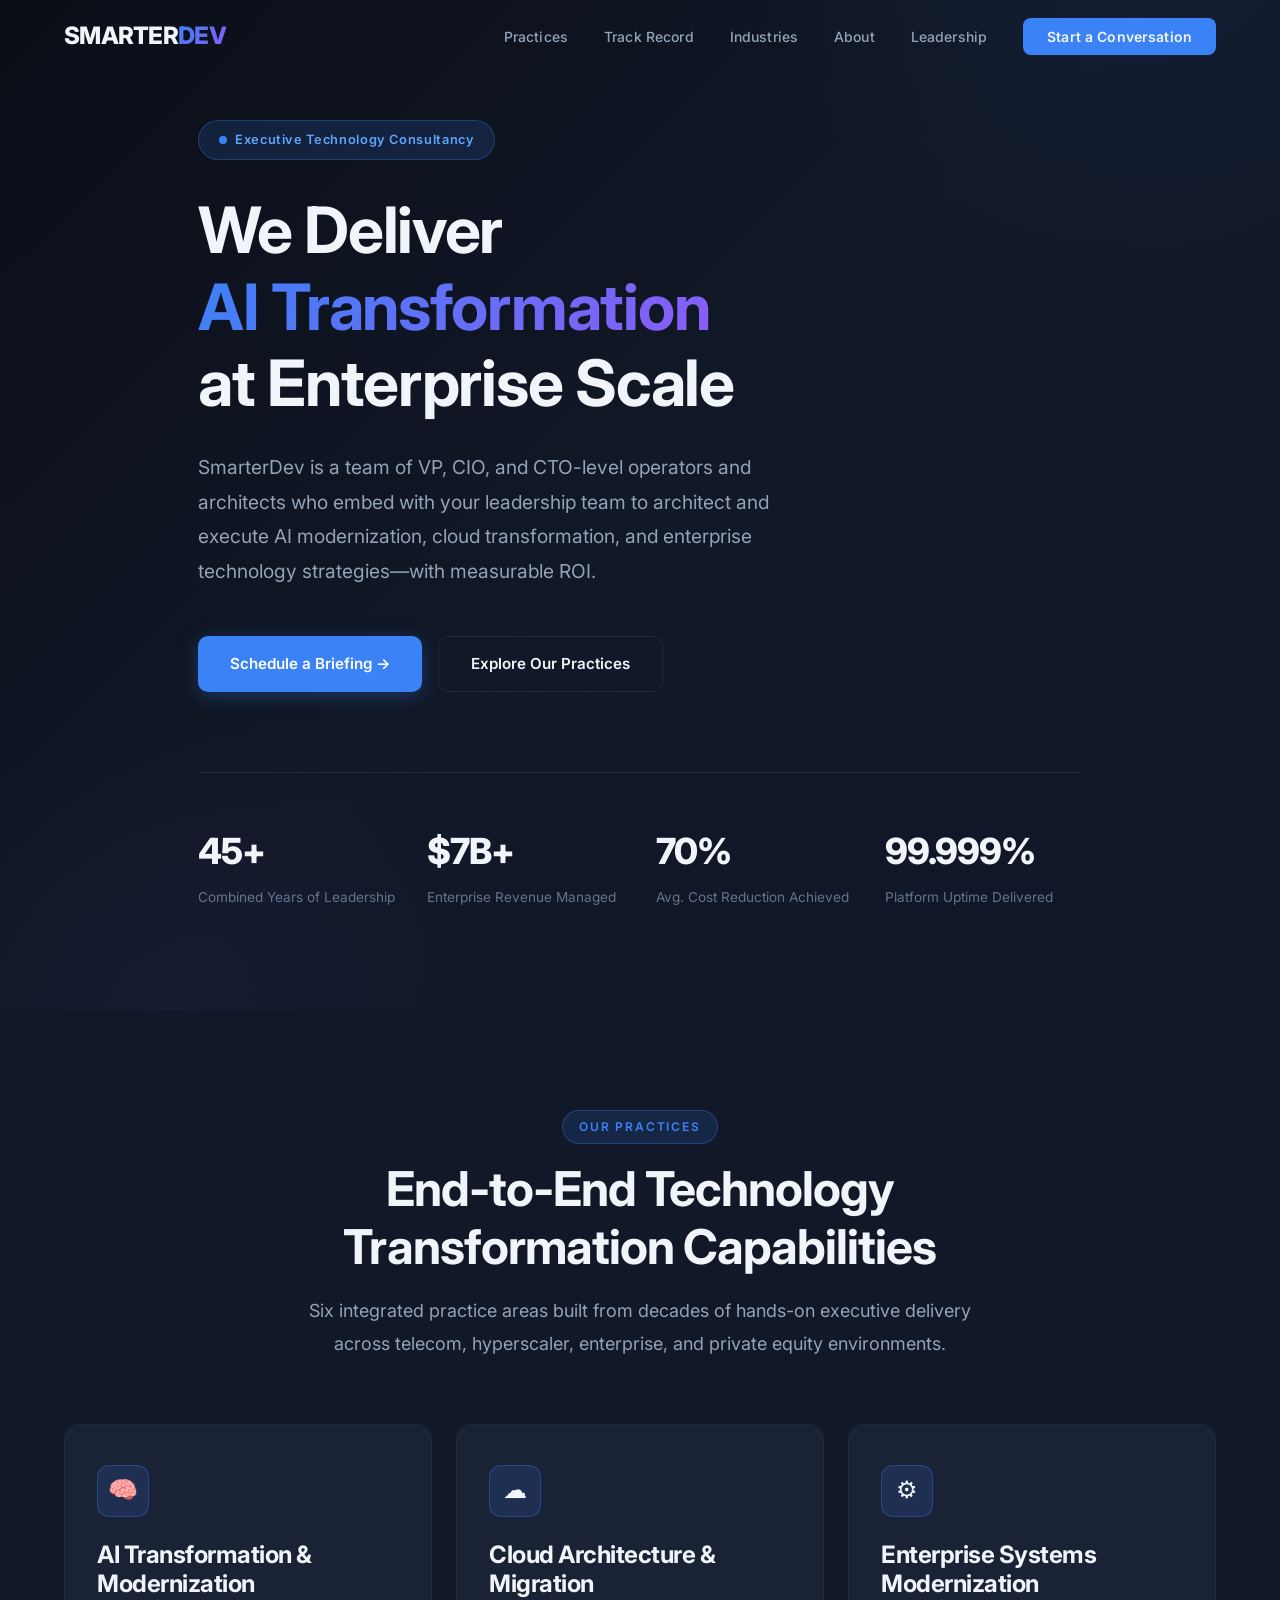
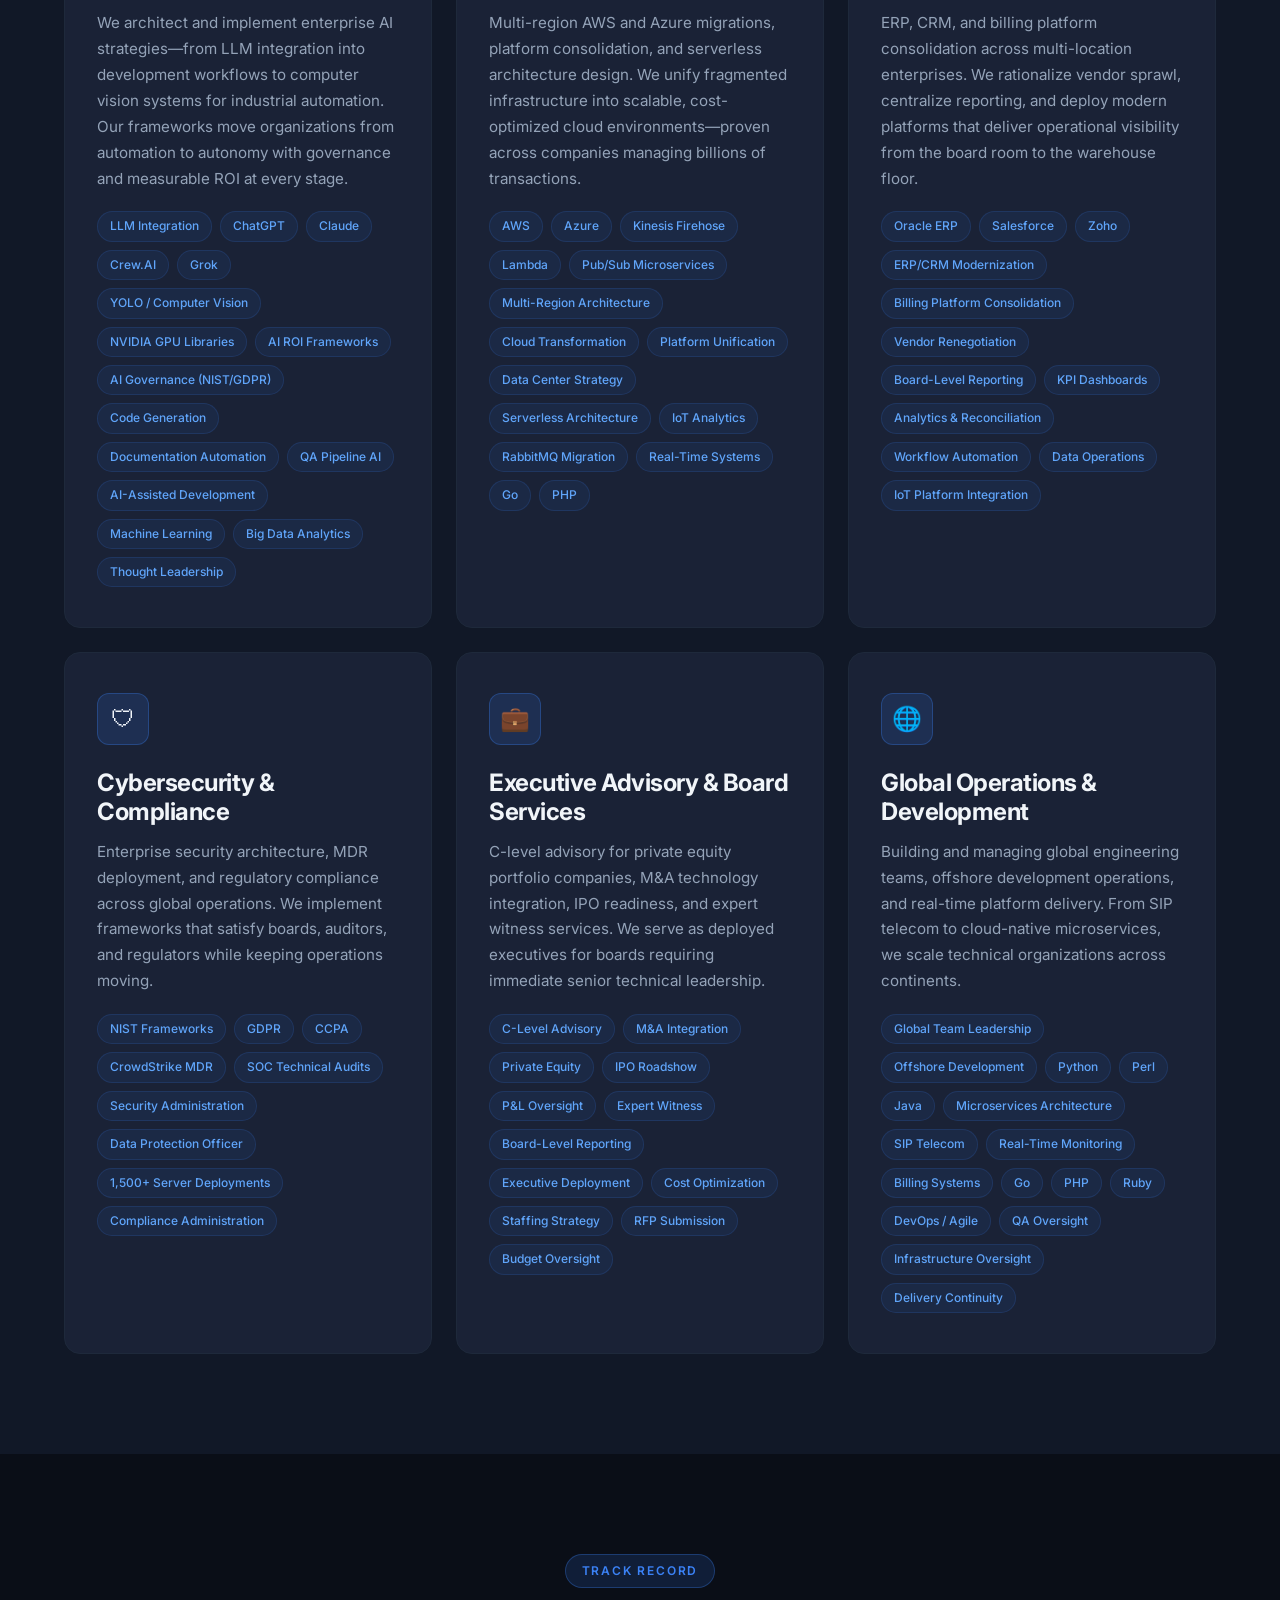
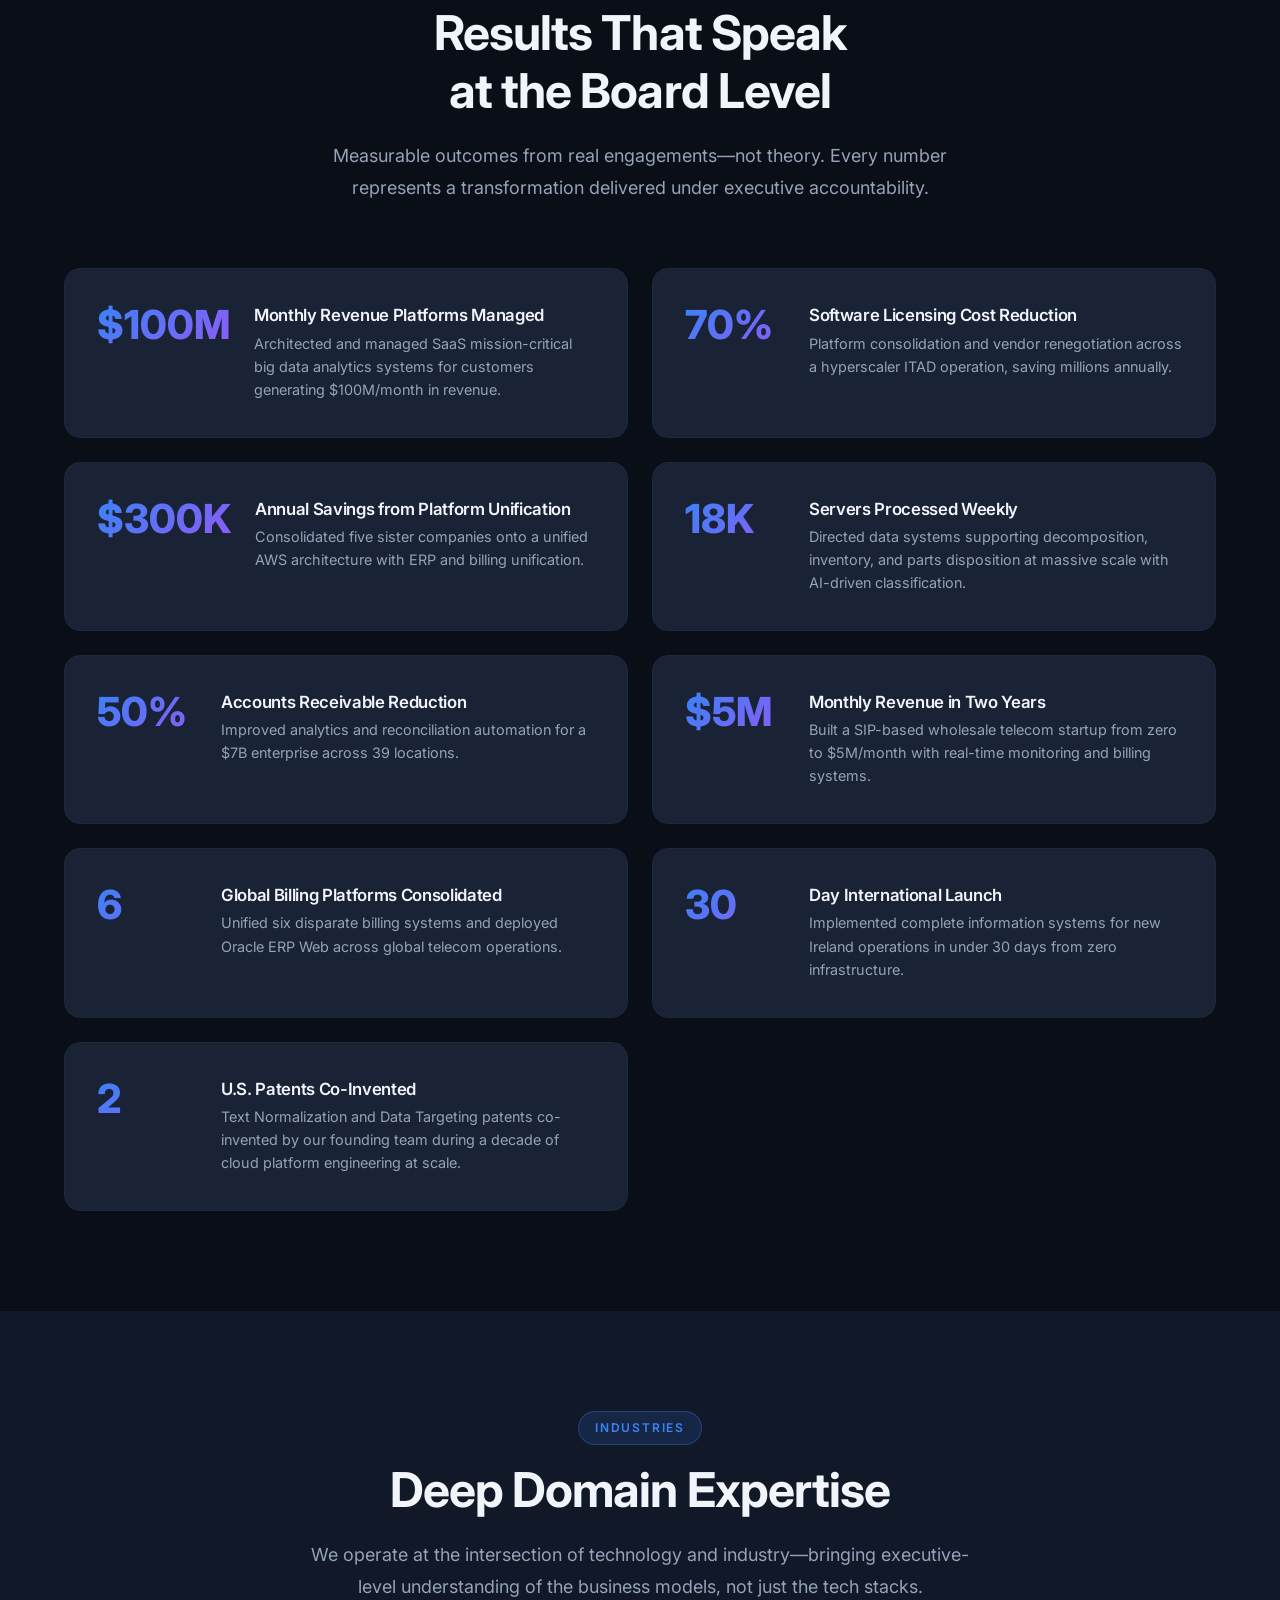
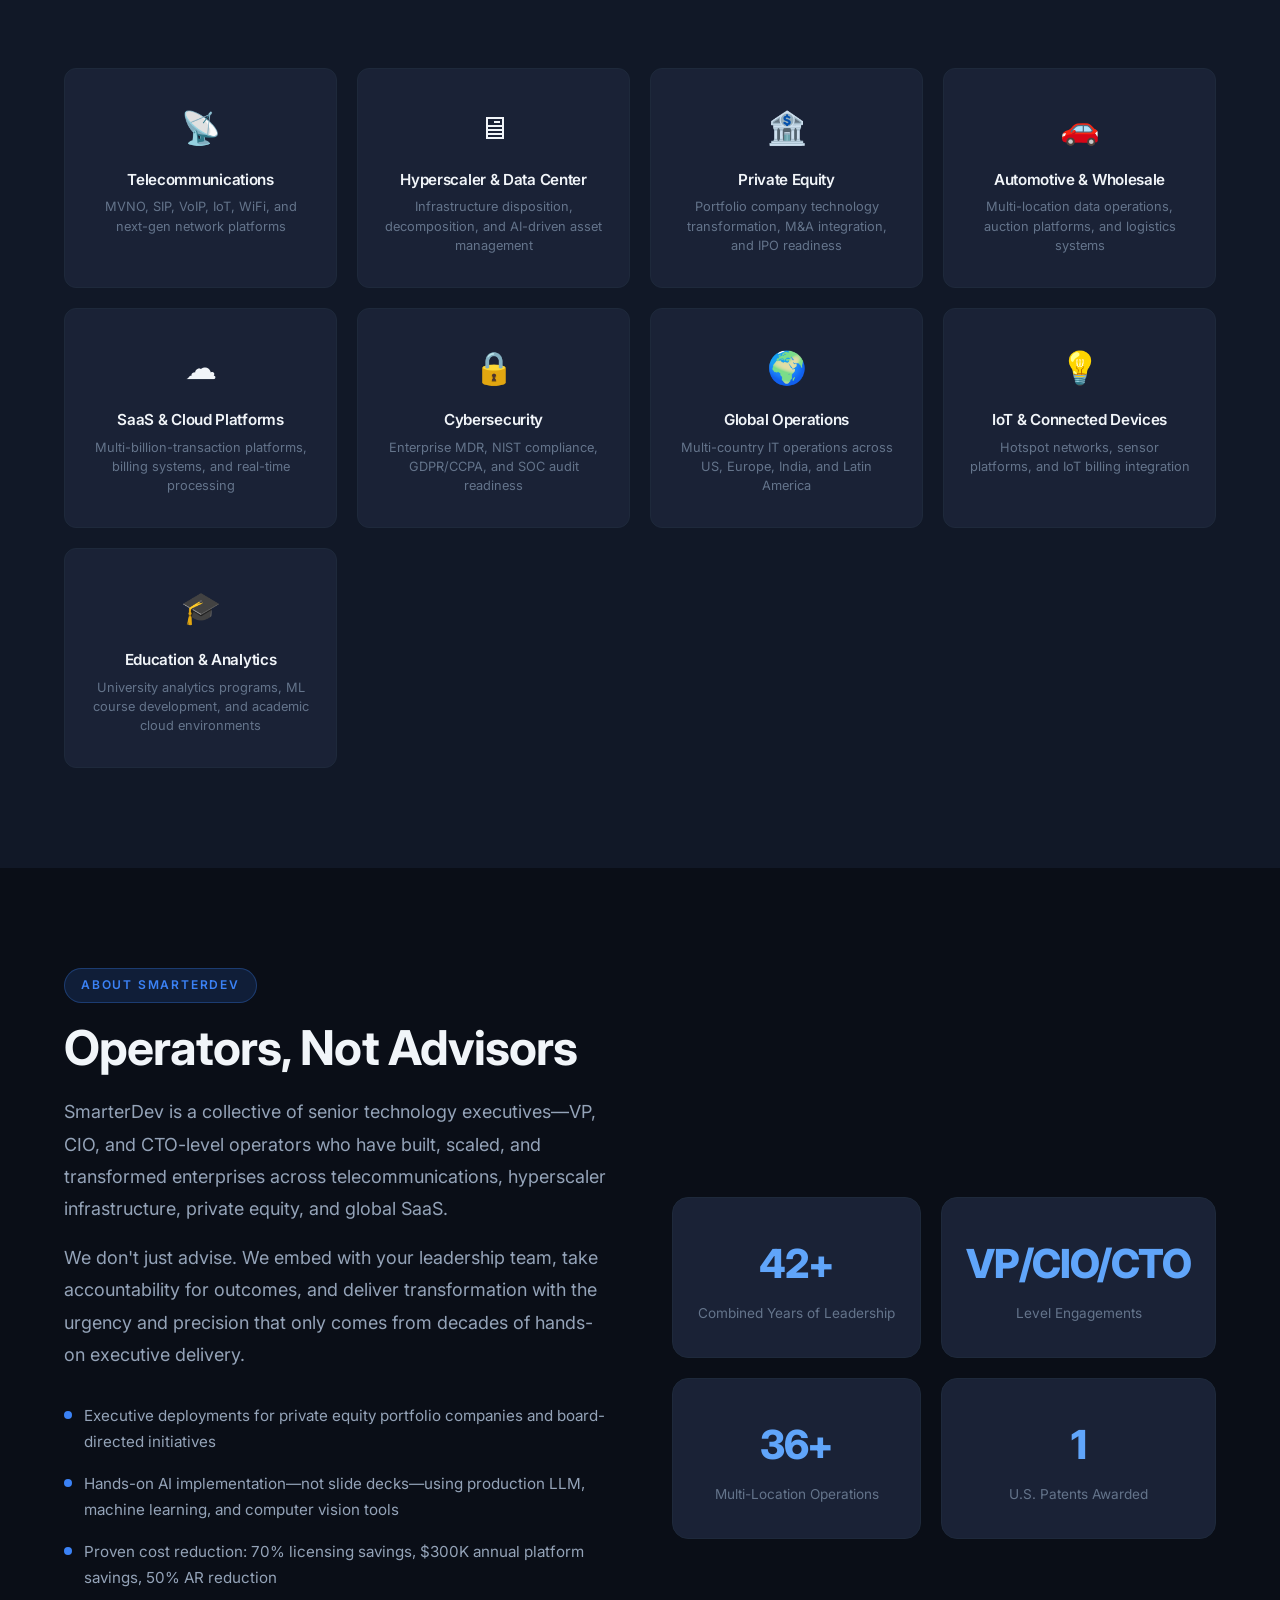
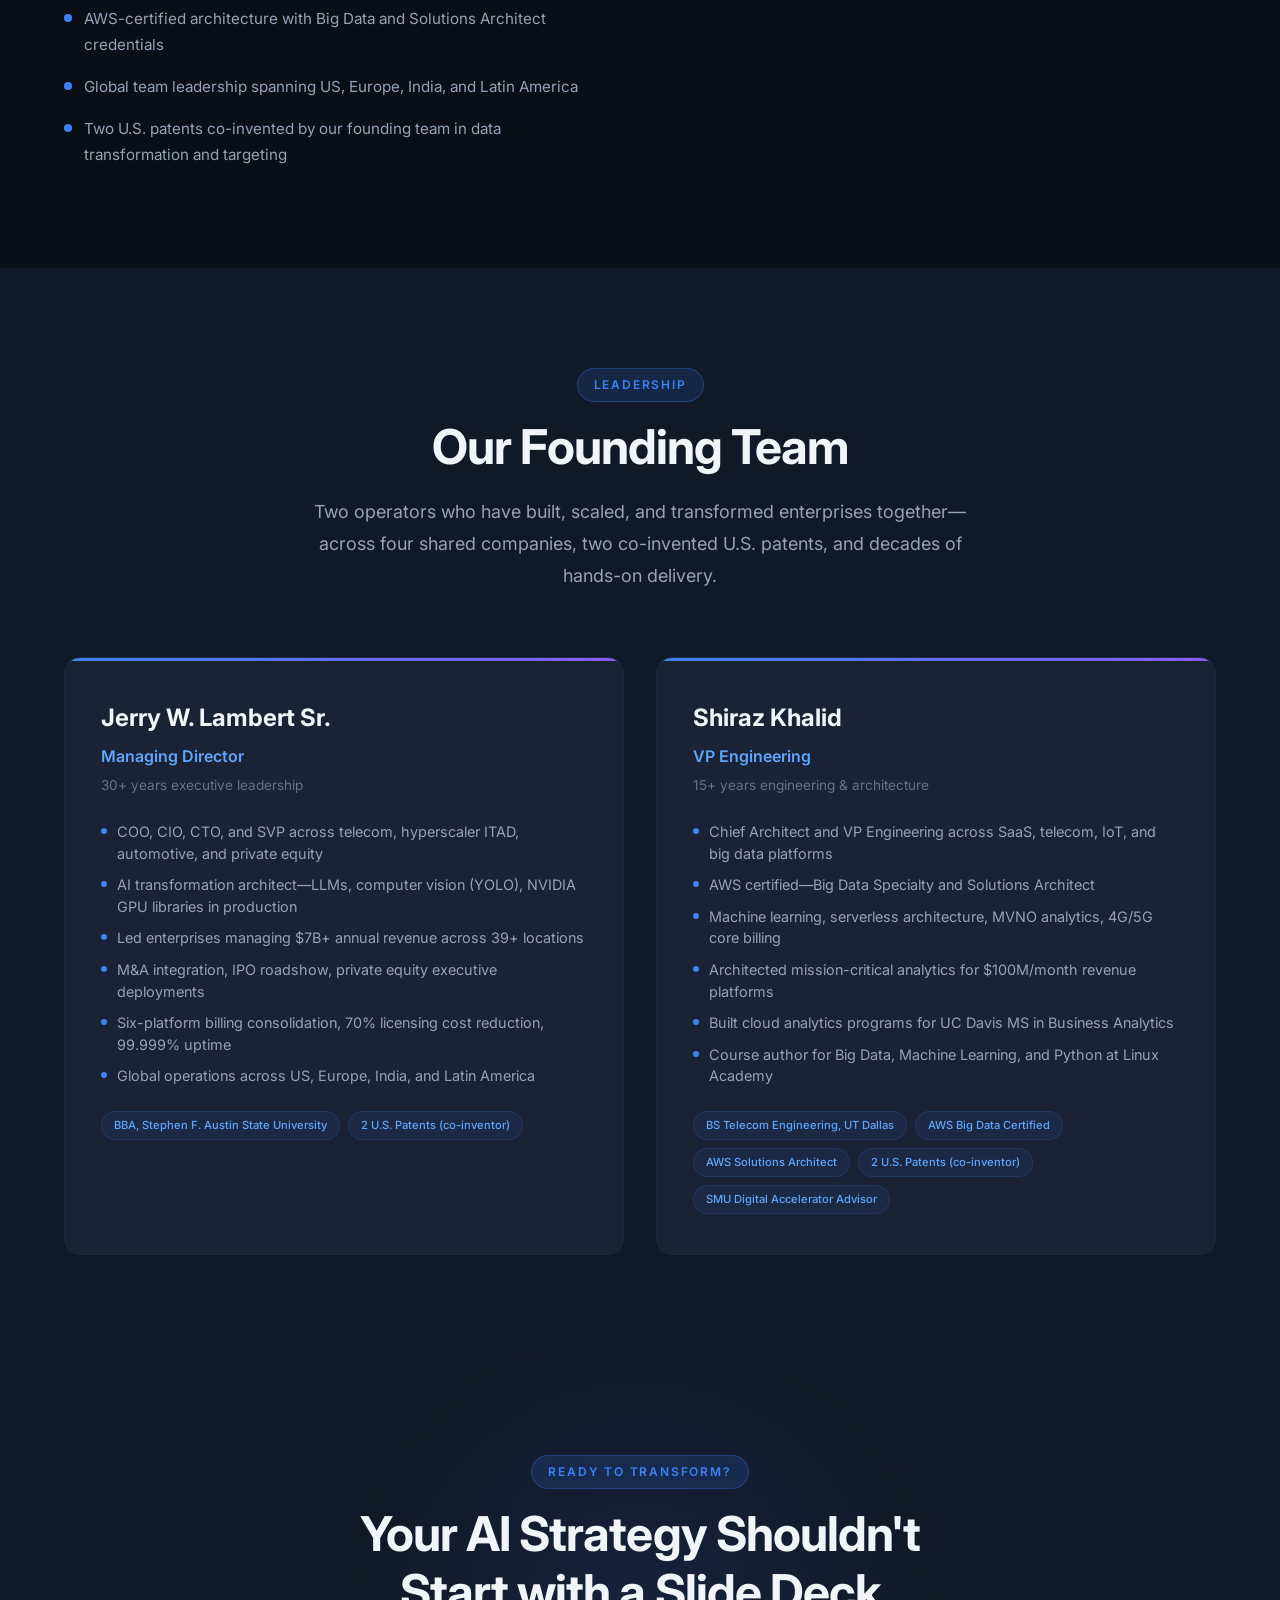
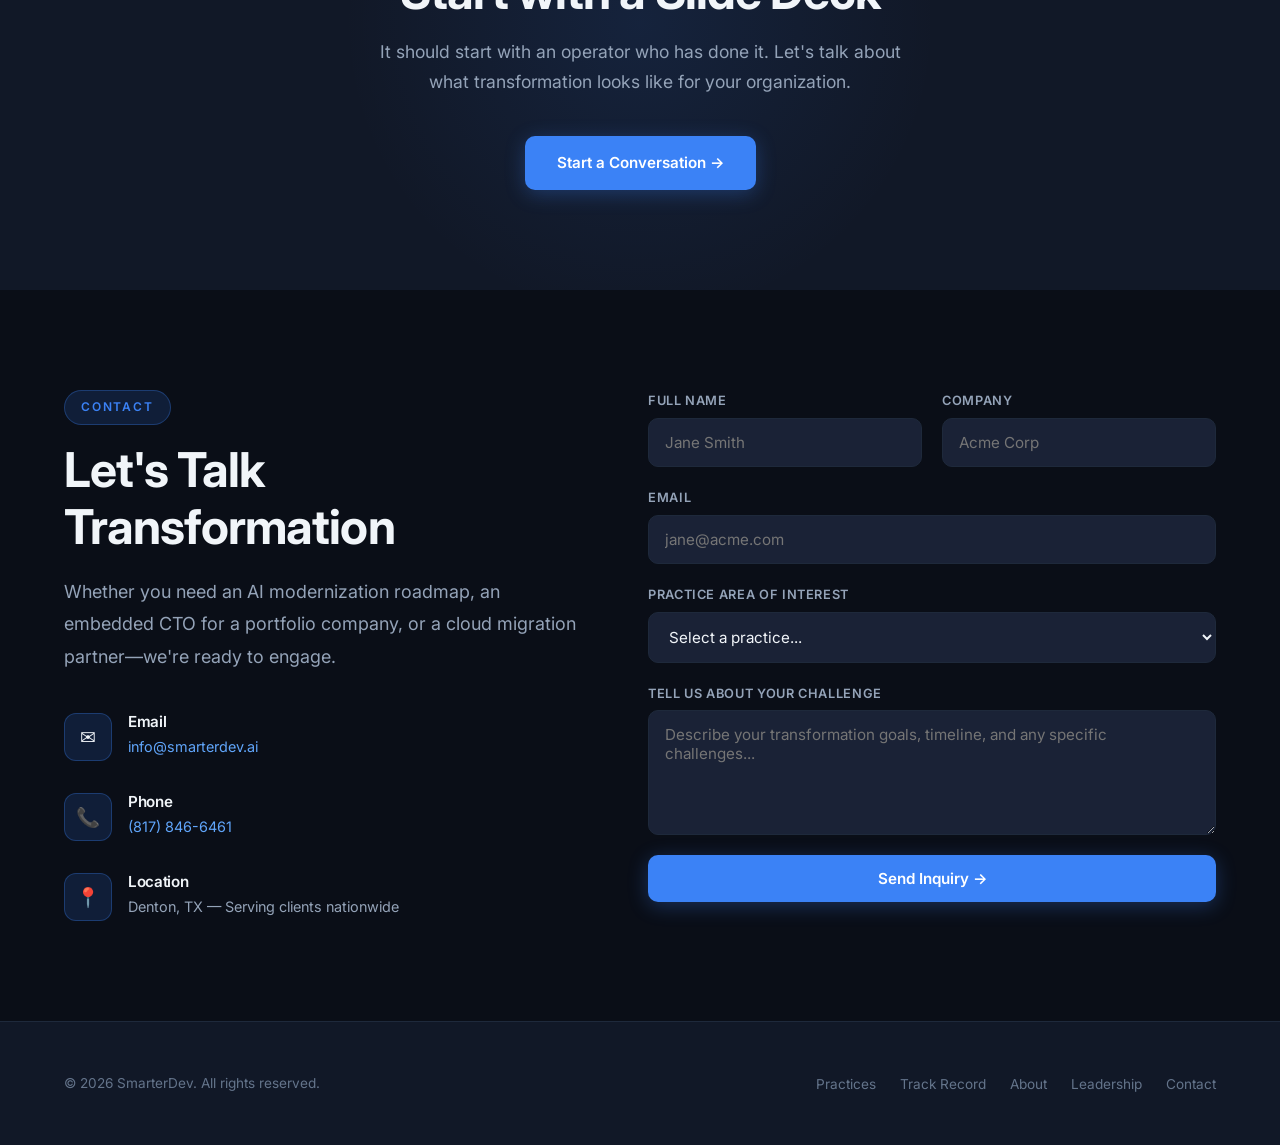
==== commit dbe2a5d3: "Add Shiraz Khalid to team, update site with combined experience - Added Leadership Team section with" ====
--- a/index.html
+++ b/index.html
@@ -4,7 +4,7 @@
   <meta charset="UTF-8">
   <meta name="viewport" content="width=device-width, initial-scale=1.0">
   <title>SmarterDev.ai | AI Transformation &amp; Executive Technology Consultancy</title>
-  <meta name="description" content="SmarterDev delivers VP/CIO/CTO-level AI transformation, cloud modernization, and enterprise technology consulting. 25+ years of executive leadership across telecom, hyperscaler, and enterprise environments.">
+  <meta name="description" content="SmarterDev delivers VP/CIO/CTO-level AI transformation, cloud modernization, and enterprise technology consulting. 45+ combined years of executive and engineering leadership across telecom, hyperscaler, and enterprise environments.">
   <link rel="preconnect" href="https://fonts.googleapis.com">
   <link rel="preconnect" href="https://fonts.gstatic.com" crossorigin>
   <link href="https://fonts.googleapis.com/css2?family=Inter:wght@400;500;600;700;800&display=swap" rel="stylesheet">
@@ -21,6 +21,7 @@
         <li><a href="#results">Track Record</a></li>
         <li><a href="#industries">Industries</a></li>
         <li><a href="#about">About</a></li>
+        <li><a href="#leadership">Leadership</a></li>
         <li><a href="#contact" class="nav-cta">Start a Conversation</a></li>
       </ul>
       <button class="nav-toggle" aria-label="Toggle menu">
@@ -36,8 +37,8 @@
         <div class="hero-badge">Executive Technology Consultancy</div>
         <h1>We Deliver<br><span class="gradient-text">AI Transformation</span><br>at Enterprise Scale</h1>
         <p class="hero-description">
-          SmarterDev is a collective of VP, CIO, and CTO-level operators who embed with your
-          leadership team to architect and execute AI modernization, cloud transformation,
+          SmarterDev is a team of VP, CIO, and CTO-level operators and architects who embed
+          with your leadership team to architect and execute AI modernization, cloud transformation,
           and enterprise technology strategies&mdash;with measurable ROI.
         </p>
         <div class="hero-actions">
@@ -47,8 +48,8 @@
       </div>
       <div class="hero-metrics fade-up">
         <div class="metric">
-          <div class="metric-value" data-count="25" data-suffix="+">0+</div>
-          <div class="metric-label">Years Executive Leadership</div>
+          <div class="metric-value" data-count="45" data-suffix="+">0+</div>
+          <div class="metric-label">Combined Years of Leadership</div>
         </div>
         <div class="metric">
           <div class="metric-value" data-count="7" data-suffix="B+" data-prefix="$">$0B+</div>
@@ -104,6 +105,8 @@
             <li>Documentation Automation</li>
             <li>QA Pipeline AI</li>
             <li>AI-Assisted Development</li>
+            <li>Machine Learning</li>
+            <li>Big Data Analytics</li>
             <li>Thought Leadership</li>
           </ul>
         </div>
@@ -128,9 +131,12 @@
             <li>Cloud Transformation</li>
             <li>Platform Unification</li>
             <li>Data Center Strategy</li>
-            <li>Serverless</li>
+            <li>Serverless Architecture</li>
+            <li>IoT Analytics</li>
             <li>RabbitMQ Migration</li>
             <li>Real-Time Systems</li>
+            <li>Go</li>
+            <li>PHP</li>
           </ul>
         </div>
 
@@ -225,6 +231,10 @@
             <li>SIP Telecom</li>
             <li>Real-Time Monitoring</li>
             <li>Billing Systems</li>
+            <li>Go</li>
+            <li>PHP</li>
+            <li>Ruby</li>
+            <li>DevOps / Agile</li>
             <li>QA Oversight</li>
             <li>Infrastructure Oversight</li>
             <li>Delivery Continuity</li>
@@ -249,6 +259,13 @@
 
       <div class="results-grid">
         <div class="result-card fade-up">
+          <div class="result-stat">$100M</div>
+          <div class="result-content">
+            <h4>Monthly Revenue Platforms Managed</h4>
+            <p>Architected and managed SaaS mission-critical big data analytics systems for customers generating $100M/month in revenue.</p>
+          </div>
+        </div>
+        <div class="result-card fade-up">
           <div class="result-stat">70%</div>
           <div class="result-content">
             <h4>Software Licensing Cost Reduction</h4>
@@ -300,8 +317,8 @@
         <div class="result-card fade-up">
           <div class="result-stat">2</div>
           <div class="result-content">
-            <h4>U.S. Patents Awarded</h4>
-            <p>Text Normalization and Data Targeting patents developed during a decade of cloud platform engineering at scale.</p>
+            <h4>U.S. Patents Co-Invented</h4>
+            <p>Text Normalization and Data Targeting patents co-invented by our founding team during a decade of cloud platform engineering at scale.</p>
           </div>
         </div>
       </div>
@@ -360,6 +377,11 @@
           <div class="industry-icon">&#x1F4A1;</div>
           <h4>IoT &amp; Connected Devices</h4>
           <p>Hotspot networks, sensor platforms, and IoT billing integration</p>
+        </div>
+        <div class="industry-card fade-up">
+          <div class="industry-icon">&#x1F393;</div>
+          <h4>Education &amp; Analytics</h4>
+          <p>University analytics programs, ML course development, and academic cloud environments</p>
         </div>
       </div>
     </div>
@@ -384,16 +406,17 @@
           </p>
           <ul class="about-highlights" style="margin-top: 32px;">
             <li>Executive deployments for private equity portfolio companies and board-directed initiatives</li>
-            <li>Hands-on AI implementation&mdash;not slide decks&mdash;using production LLM and computer vision tools</li>
+            <li>Hands-on AI implementation&mdash;not slide decks&mdash;using production LLM, machine learning, and computer vision tools</li>
             <li>Proven cost reduction: 70% licensing savings, $300K annual platform savings, 50% AR reduction</li>
+            <li>AWS-certified architecture with Big Data and Solutions Architect credentials</li>
             <li>Global team leadership spanning US, Europe, India, and Latin America</li>
-            <li>Two U.S. patents in data transformation and targeting</li>
+            <li>Two U.S. patents co-invented by our founding team in data transformation and targeting</li>
           </ul>
         </div>
         <div class="about-stats fade-up">
           <div class="about-stat">
-            <div class="about-stat-value" data-count="25" data-suffix="+">0+</div>
-            <div class="about-stat-label">Years Executive Tech Leadership</div>
+            <div class="about-stat-value" data-count="45" data-suffix="+">0+</div>
+            <div class="about-stat-label">Combined Years of Leadership</div>
           </div>
           <div class="about-stat">
             <div class="about-stat-value">VP/CIO/CTO</div>
@@ -406,6 +429,65 @@
           <div class="about-stat">
             <div class="about-stat-value" data-count="2" data-suffix="">0</div>
             <div class="about-stat-label">U.S. Patents Awarded</div>
+          </div>
+        </div>
+      </div>
+    </div>
+  </section>
+
+  <!-- ============ LEADERSHIP TEAM ============ -->
+  <section class="leadership" id="leadership">
+    <div class="container">
+      <div class="section-header center fade-up">
+        <span class="section-label">Leadership</span>
+        <h2 class="section-title">Our Founding Team</h2>
+        <p class="section-subtitle">
+          Two operators who have built, scaled, and transformed enterprises together&mdash;across
+          four shared companies, two co-invented U.S. patents, and decades of hands-on delivery.
+        </p>
+      </div>
+
+      <div class="leadership-grid">
+        <div class="team-card fade-up">
+          <div class="team-card-header">
+            <div class="team-card-name">Jerry W. Lambert Sr.</div>
+            <div class="team-card-title">Managing Director</div>
+            <div class="team-card-subtitle">30+ years executive leadership</div>
+          </div>
+          <ul class="team-card-bio">
+            <li>COO, CIO, CTO, and SVP across telecom, hyperscaler ITAD, automotive, and private equity</li>
+            <li>AI transformation architect&mdash;LLMs, computer vision (YOLO), NVIDIA GPU libraries in production</li>
+            <li>Led enterprises managing $7B+ annual revenue across 39+ locations</li>
+            <li>M&amp;A integration, IPO roadshow, private equity executive deployments</li>
+            <li>Six-platform billing consolidation, 70% licensing cost reduction, 99.999% uptime</li>
+            <li>Global operations across US, Europe, India, and Latin America</li>
+          </ul>
+          <div class="team-card-badges">
+            <span>BBA, Stephen F. Austin State University</span>
+            <span>2 U.S. Patents (co-inventor)</span>
+          </div>
+        </div>
+
+        <div class="team-card fade-up">
+          <div class="team-card-header">
+            <div class="team-card-name">Shiraz Khalid</div>
+            <div class="team-card-title">VP Engineering</div>
+            <div class="team-card-subtitle">15+ years engineering &amp; architecture</div>
+          </div>
+          <ul class="team-card-bio">
+            <li>Chief Architect and VP Engineering across SaaS, telecom, IoT, and big data platforms</li>
+            <li>AWS certified&mdash;Big Data Specialty and Solutions Architect</li>
+            <li>Machine learning, serverless architecture, MVNO analytics, 4G/5G core billing</li>
+            <li>Architected mission-critical analytics for $100M/month revenue platforms</li>
+            <li>Built cloud analytics programs for UC Davis MS in Business Analytics</li>
+            <li>Course author for Big Data, Machine Learning, and Python at Linux Academy</li>
+          </ul>
+          <div class="team-card-badges">
+            <span>BS Telecom Engineering, UT Dallas</span>
+            <span>AWS Big Data Certified</span>
+            <span>AWS Solutions Architect</span>
+            <span>2 U.S. Patents (co-inventor)</span>
+            <span>SMU Digital Accelerator Advisor</span>
           </div>
         </div>
       </div>
@@ -505,11 +587,12 @@
   <!-- ============ FOOTER ============ -->
   <footer class="footer">
     <div class="container">
-      <p class="footer-text">&copy; 2025 SmarterDev. All rights reserved.</p>
+      <p class="footer-text">&copy; 2026 SmarterDev. All rights reserved.</p>
       <ul class="footer-links">
         <li><a href="#practices">Practices</a></li>
         <li><a href="#results">Track Record</a></li>
         <li><a href="#about">About</a></li>
+        <li><a href="#leadership">Leadership</a></li>
         <li><a href="#contact">Contact</a></li>
       </ul>
     </div>
--- a/css/style.css
+++ b/css/style.css
@@ -628,6 +628,116 @@
   margin-top: 4px;
 }
 
+/* --- Leadership Team --- */
+.leadership {
+  padding: var(--section-pad) 0;
+  background: var(--bg-secondary);
+}
+
+.leadership-grid {
+  display: grid;
+  grid-template-columns: 1fr 1fr;
+  gap: 32px;
+}
+
+.team-card {
+  background: var(--bg-card);
+  border: 1px solid var(--border);
+  border-radius: 16px;
+  padding: 40px 36px;
+  transition: all 0.3s;
+  position: relative;
+  overflow: hidden;
+}
+
+.team-card::before {
+  content: '';
+  position: absolute;
+  top: 0;
+  left: 0;
+  right: 0;
+  height: 3px;
+  background: var(--gradient-accent);
+}
+
+.team-card:hover {
+  border-color: var(--border-accent);
+  transform: translateY(-3px);
+  box-shadow: var(--shadow-glow);
+}
+
+.team-card-header {
+  margin-bottom: 24px;
+}
+
+.team-card-name {
+  font-size: 1.5rem;
+  font-weight: 700;
+  color: var(--text-primary);
+  margin-bottom: 4px;
+}
+
+.team-card-title {
+  font-size: 1rem;
+  font-weight: 600;
+  color: var(--accent-bright);
+  margin-bottom: 4px;
+}
+
+.team-card-subtitle {
+  font-size: 0.85rem;
+  color: var(--text-muted);
+}
+
+.team-card-bio {
+  list-style: none;
+  display: flex;
+  flex-direction: column;
+  gap: 10px;
+  margin-bottom: 24px;
+}
+
+.team-card-bio li {
+  display: flex;
+  align-items: flex-start;
+  gap: 10px;
+  font-size: 0.9rem;
+  color: var(--text-secondary);
+  line-height: 1.5;
+}
+
+.team-card-bio li::before {
+  content: '';
+  width: 6px;
+  height: 6px;
+  background: var(--accent);
+  border-radius: 50%;
+  flex-shrink: 0;
+  margin-top: 7px;
+}
+
+.team-card-badges {
+  display: flex;
+  flex-wrap: wrap;
+  gap: 8px;
+}
+
+.team-card-badges span {
+  font-size: 0.7rem;
+  padding: 4px 12px;
+  background: rgba(59, 130, 246, 0.08);
+  border: 1px solid rgba(59, 130, 246, 0.15);
+  border-radius: 100px;
+  color: var(--accent-bright);
+  font-weight: 500;
+}
+
+@media (max-width: 768px) {
+  .leadership-grid {
+    grid-template-columns: 1fr;
+  }
+}
+
 /* --- CTA Banner --- */
 .cta-banner {
   padding: var(--section-pad) 0;
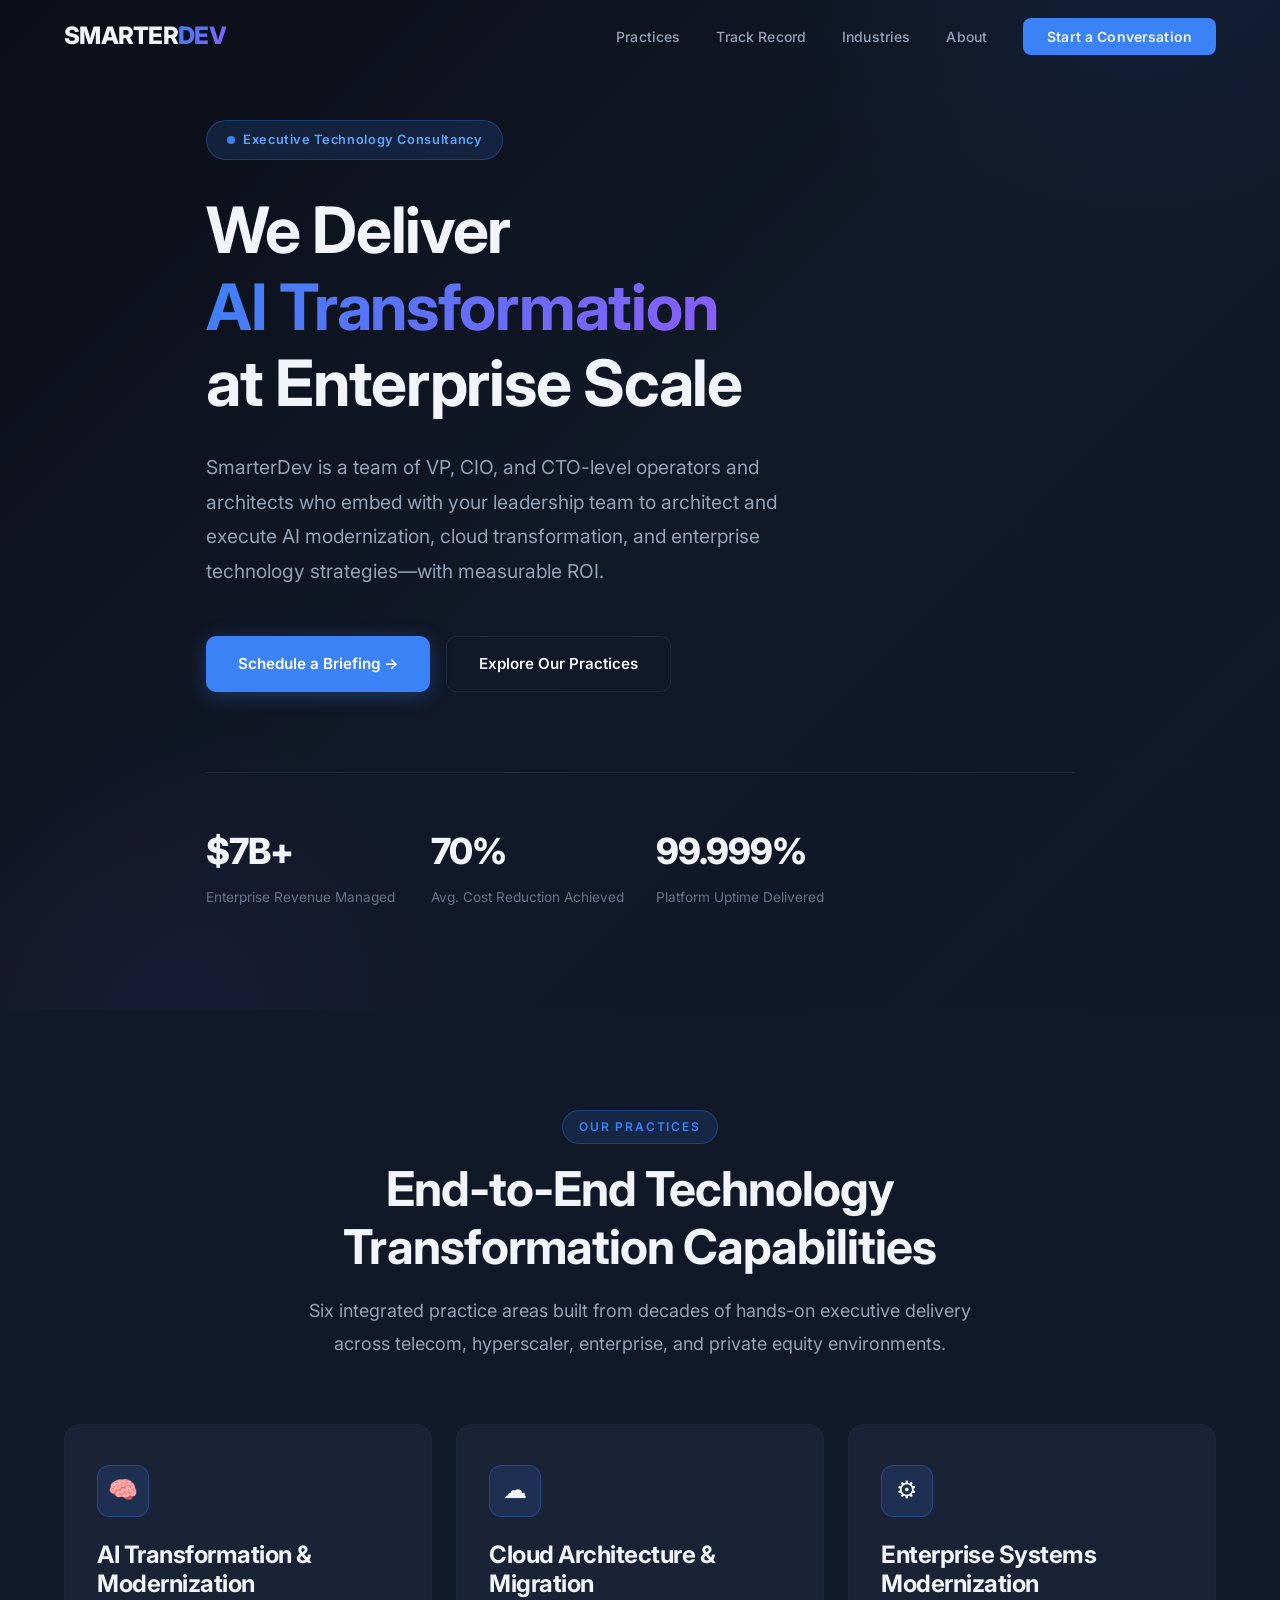
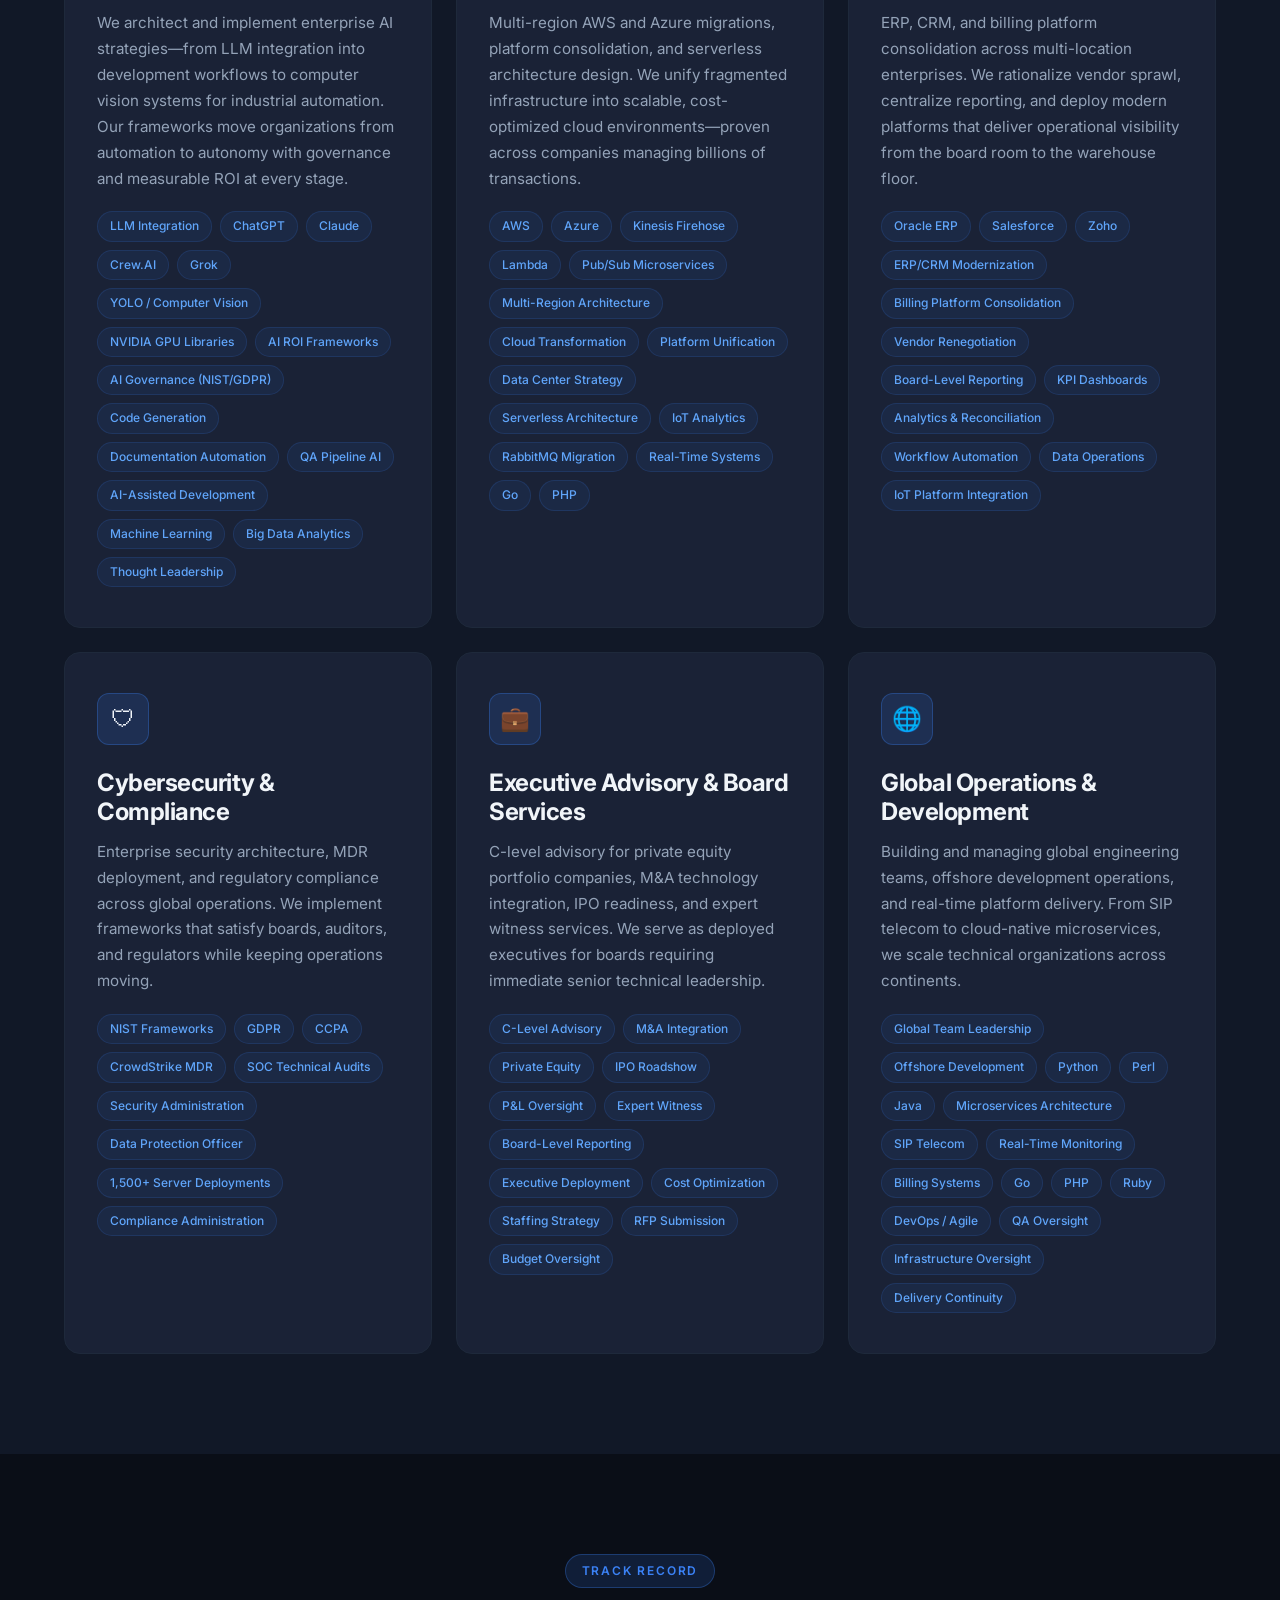
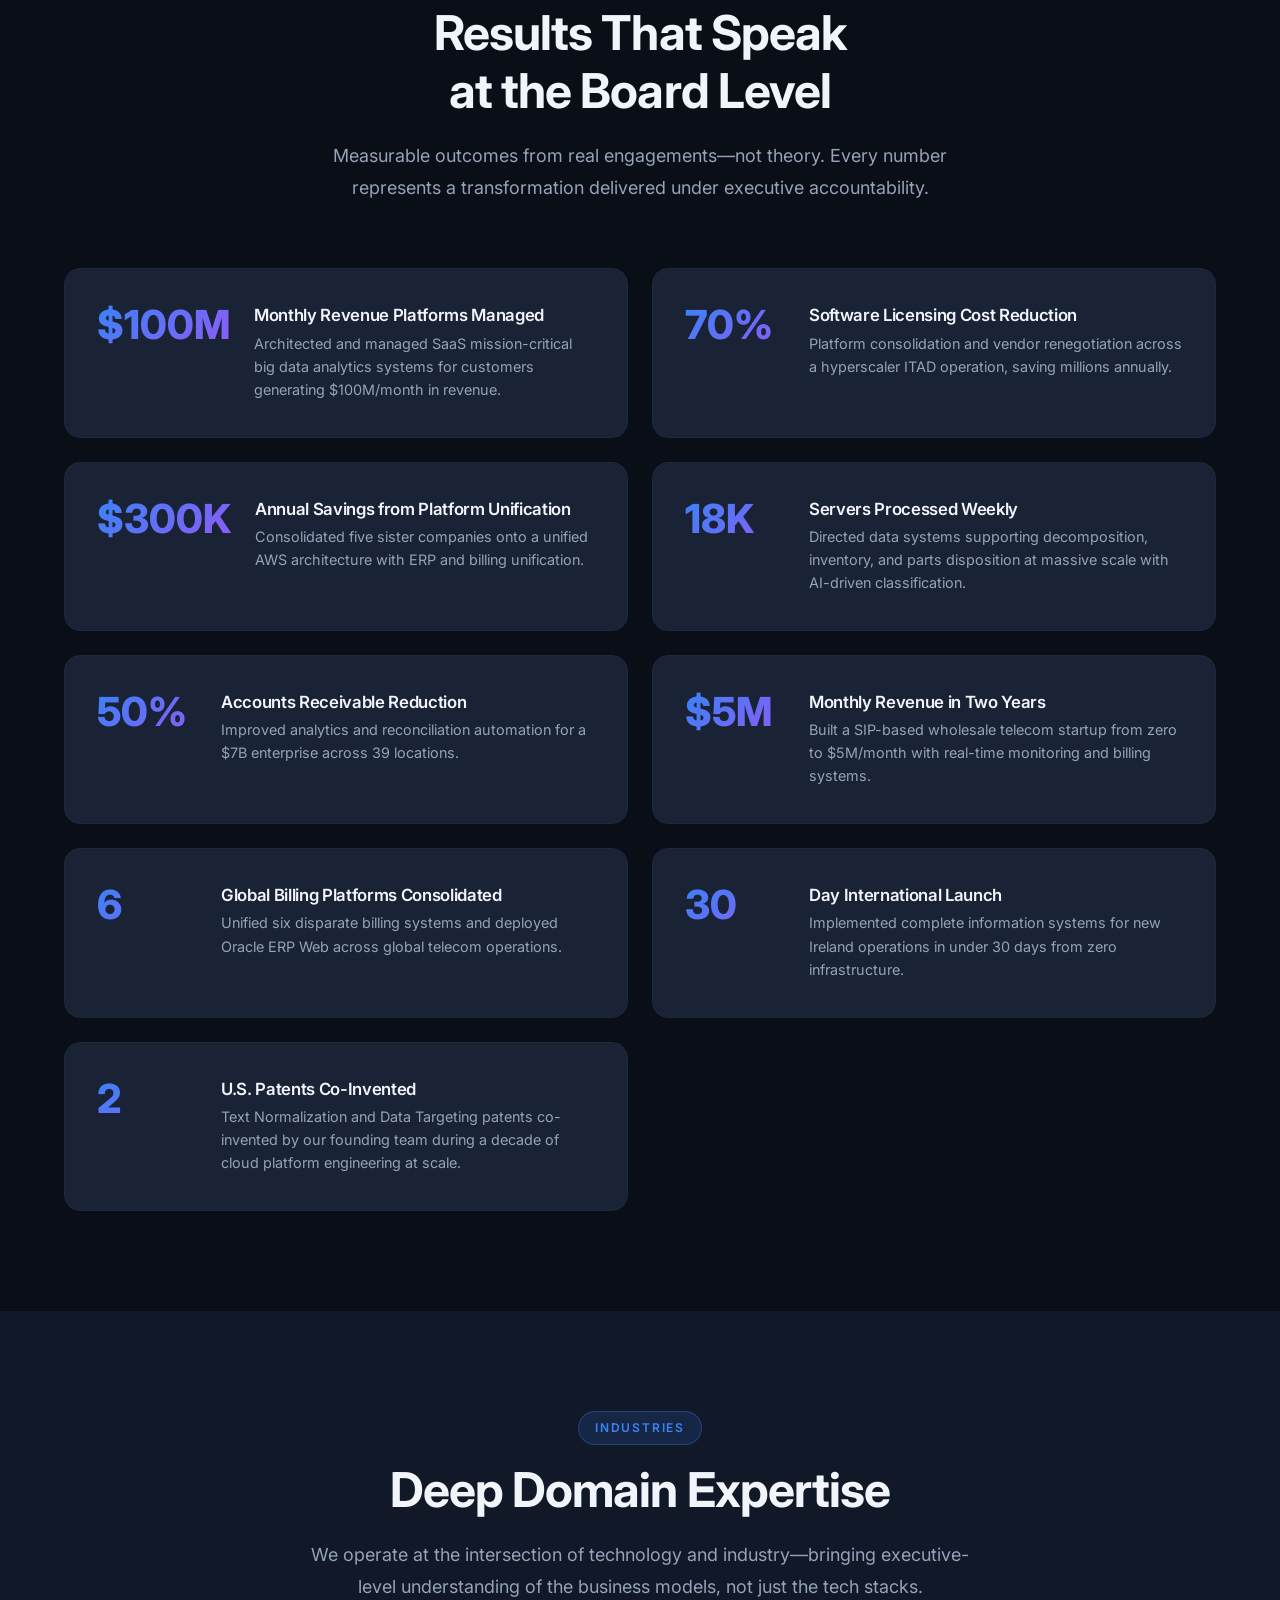
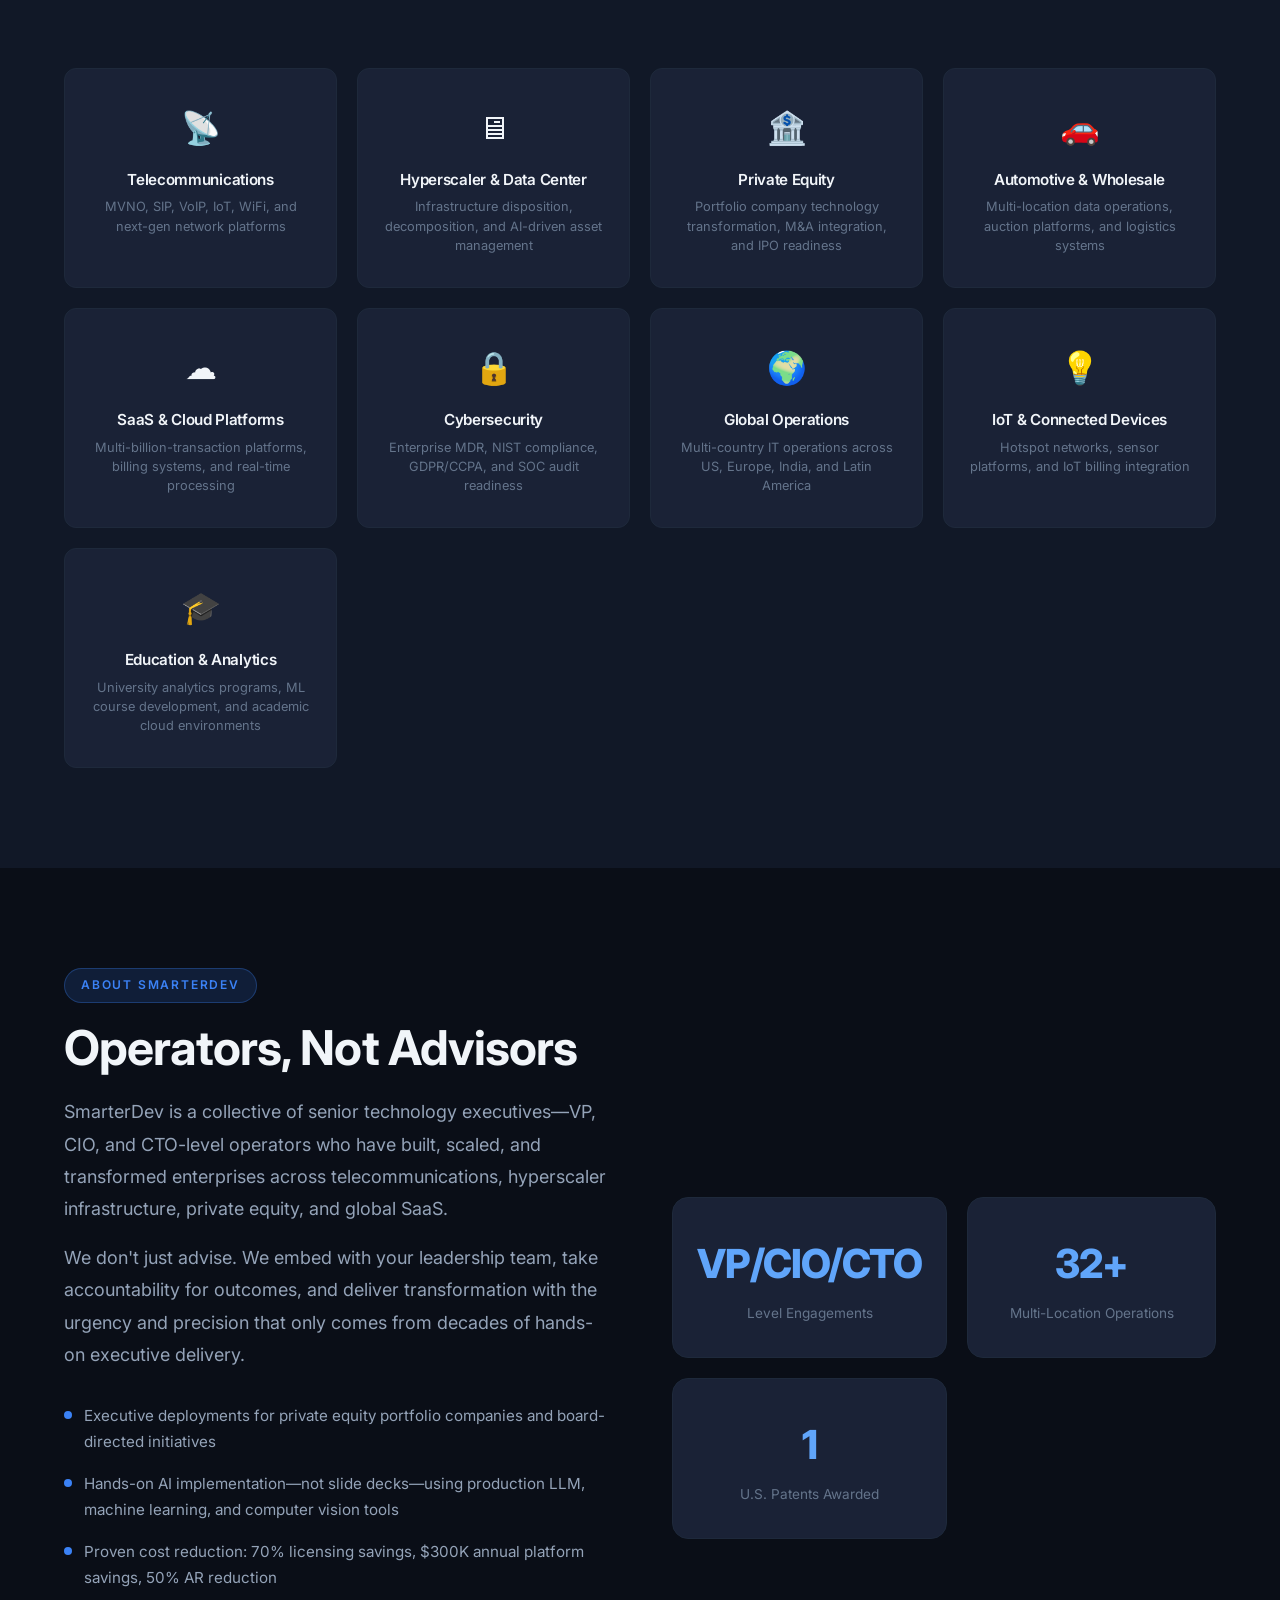
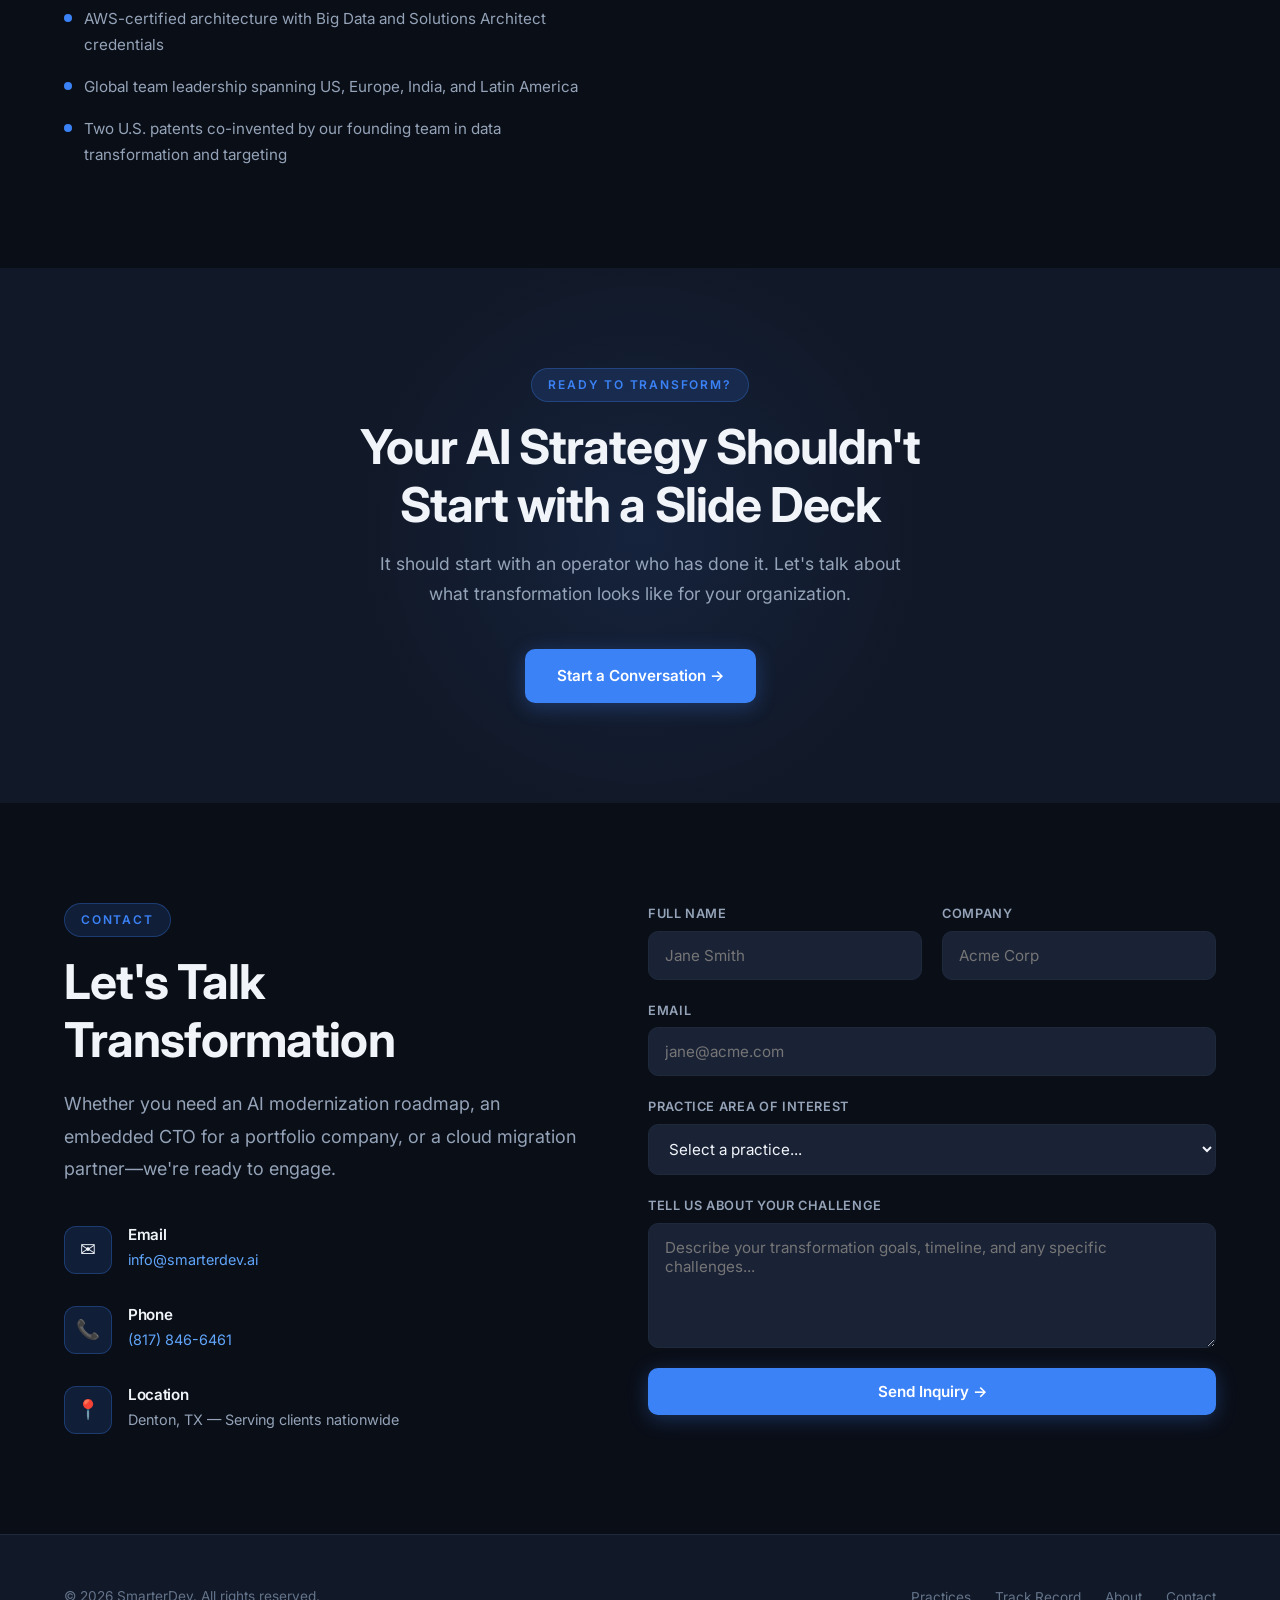
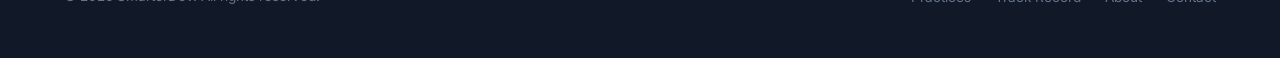
==== commit d4f041f3: "Remove leadership bios section and combined years references Co-Authored-By: Claude Opus 4.6 <norepl" ====
--- a/index.html
+++ b/index.html
@@ -4,7 +4,7 @@
   <meta charset="UTF-8">
   <meta name="viewport" content="width=device-width, initial-scale=1.0">
   <title>SmarterDev.ai | AI Transformation &amp; Executive Technology Consultancy</title>
-  <meta name="description" content="SmarterDev delivers VP/CIO/CTO-level AI transformation, cloud modernization, and enterprise technology consulting. 45+ combined years of executive and engineering leadership across telecom, hyperscaler, and enterprise environments.">
+  <meta name="description" content="SmarterDev delivers VP/CIO/CTO-level AI transformation, cloud modernization, and enterprise technology consulting. Executive and engineering leadership across telecom, hyperscaler, and enterprise environments.">
   <link rel="preconnect" href="https://fonts.googleapis.com">
   <link rel="preconnect" href="https://fonts.gstatic.com" crossorigin>
   <link href="https://fonts.googleapis.com/css2?family=Inter:wght@400;500;600;700;800&display=swap" rel="stylesheet">
@@ -21,7 +21,6 @@
         <li><a href="#results">Track Record</a></li>
         <li><a href="#industries">Industries</a></li>
         <li><a href="#about">About</a></li>
-        <li><a href="#leadership">Leadership</a></li>
         <li><a href="#contact" class="nav-cta">Start a Conversation</a></li>
       </ul>
       <button class="nav-toggle" aria-label="Toggle menu">
@@ -47,10 +46,6 @@
         </div>
       </div>
       <div class="hero-metrics fade-up">
-        <div class="metric">
-          <div class="metric-value" data-count="45" data-suffix="+">0+</div>
-          <div class="metric-label">Combined Years of Leadership</div>
-        </div>
         <div class="metric">
           <div class="metric-value" data-count="7" data-suffix="B+" data-prefix="$">$0B+</div>
           <div class="metric-label">Enterprise Revenue Managed</div>
@@ -415,10 +410,6 @@
         </div>
         <div class="about-stats fade-up">
           <div class="about-stat">
-            <div class="about-stat-value" data-count="45" data-suffix="+">0+</div>
-            <div class="about-stat-label">Combined Years of Leadership</div>
-          </div>
-          <div class="about-stat">
             <div class="about-stat-value">VP/CIO/CTO</div>
             <div class="about-stat-label">Level Engagements</div>
           </div>
@@ -429,65 +420,6 @@
           <div class="about-stat">
             <div class="about-stat-value" data-count="2" data-suffix="">0</div>
             <div class="about-stat-label">U.S. Patents Awarded</div>
-          </div>
-        </div>
-      </div>
-    </div>
-  </section>
-
-  <!-- ============ LEADERSHIP TEAM ============ -->
-  <section class="leadership" id="leadership">
-    <div class="container">
-      <div class="section-header center fade-up">
-        <span class="section-label">Leadership</span>
-        <h2 class="section-title">Our Founding Team</h2>
-        <p class="section-subtitle">
-          Two operators who have built, scaled, and transformed enterprises together&mdash;across
-          four shared companies, two co-invented U.S. patents, and decades of hands-on delivery.
-        </p>
-      </div>
-
-      <div class="leadership-grid">
-        <div class="team-card fade-up">
-          <div class="team-card-header">
-            <div class="team-card-name">Jerry W. Lambert Sr.</div>
-            <div class="team-card-title">Managing Director</div>
-            <div class="team-card-subtitle">30+ years executive leadership</div>
-          </div>
-          <ul class="team-card-bio">
-            <li>COO, CIO, CTO, and SVP across telecom, hyperscaler ITAD, automotive, and private equity</li>
-            <li>AI transformation architect&mdash;LLMs, computer vision (YOLO), NVIDIA GPU libraries in production</li>
-            <li>Led enterprises managing $7B+ annual revenue across 39+ locations</li>
-            <li>M&amp;A integration, IPO roadshow, private equity executive deployments</li>
-            <li>Six-platform billing consolidation, 70% licensing cost reduction, 99.999% uptime</li>
-            <li>Global operations across US, Europe, India, and Latin America</li>
-          </ul>
-          <div class="team-card-badges">
-            <span>BBA, Stephen F. Austin State University</span>
-            <span>2 U.S. Patents (co-inventor)</span>
-          </div>
-        </div>
-
-        <div class="team-card fade-up">
-          <div class="team-card-header">
-            <div class="team-card-name">Shiraz Khalid</div>
-            <div class="team-card-title">VP Engineering</div>
-            <div class="team-card-subtitle">15+ years engineering &amp; architecture</div>
-          </div>
-          <ul class="team-card-bio">
-            <li>Chief Architect and VP Engineering across SaaS, telecom, IoT, and big data platforms</li>
-            <li>AWS certified&mdash;Big Data Specialty and Solutions Architect</li>
-            <li>Machine learning, serverless architecture, MVNO analytics, 4G/5G core billing</li>
-            <li>Architected mission-critical analytics for $100M/month revenue platforms</li>
-            <li>Built cloud analytics programs for UC Davis MS in Business Analytics</li>
-            <li>Course author for Big Data, Machine Learning, and Python at Linux Academy</li>
-          </ul>
-          <div class="team-card-badges">
-            <span>BS Telecom Engineering, UT Dallas</span>
-            <span>AWS Big Data Certified</span>
-            <span>AWS Solutions Architect</span>
-            <span>2 U.S. Patents (co-inventor)</span>
-            <span>SMU Digital Accelerator Advisor</span>
           </div>
         </div>
       </div>
@@ -592,7 +524,6 @@
         <li><a href="#practices">Practices</a></li>
         <li><a href="#results">Track Record</a></li>
         <li><a href="#about">About</a></li>
-        <li><a href="#leadership">Leadership</a></li>
         <li><a href="#contact">Contact</a></li>
       </ul>
     </div>
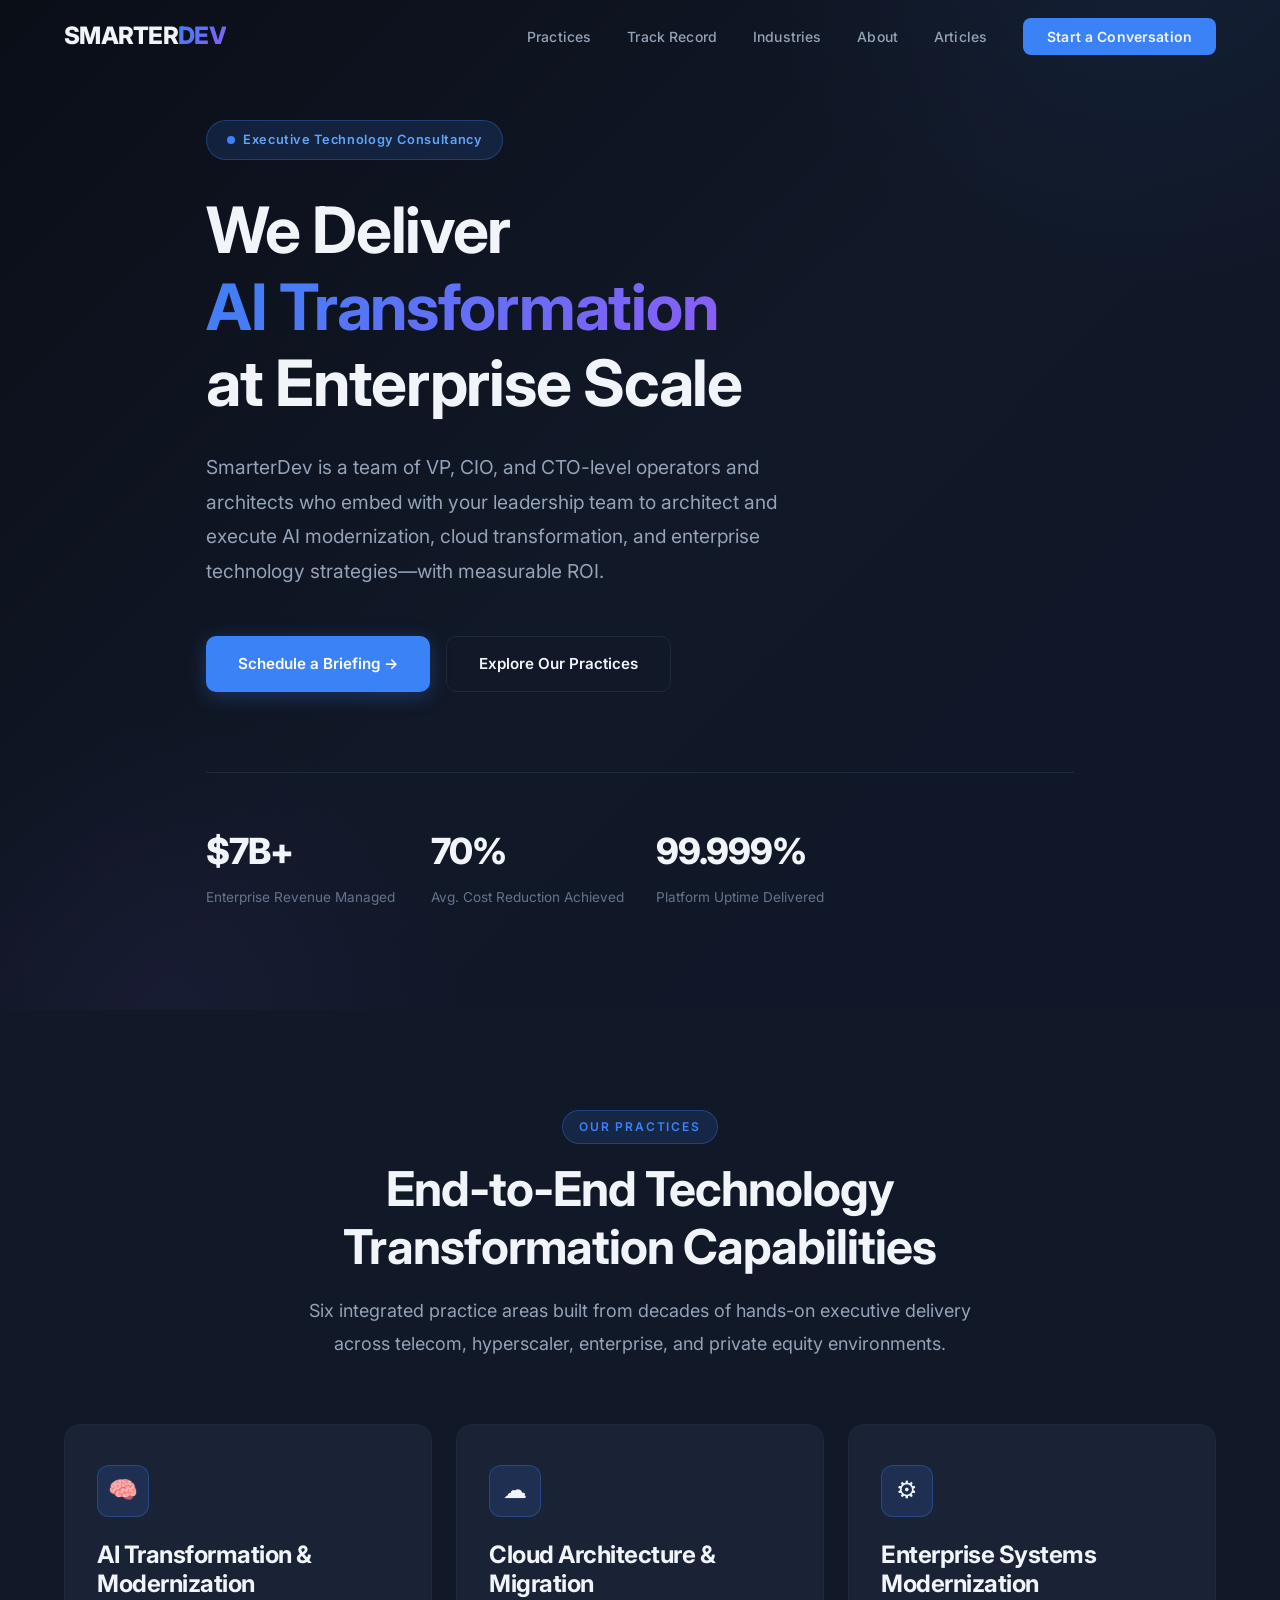
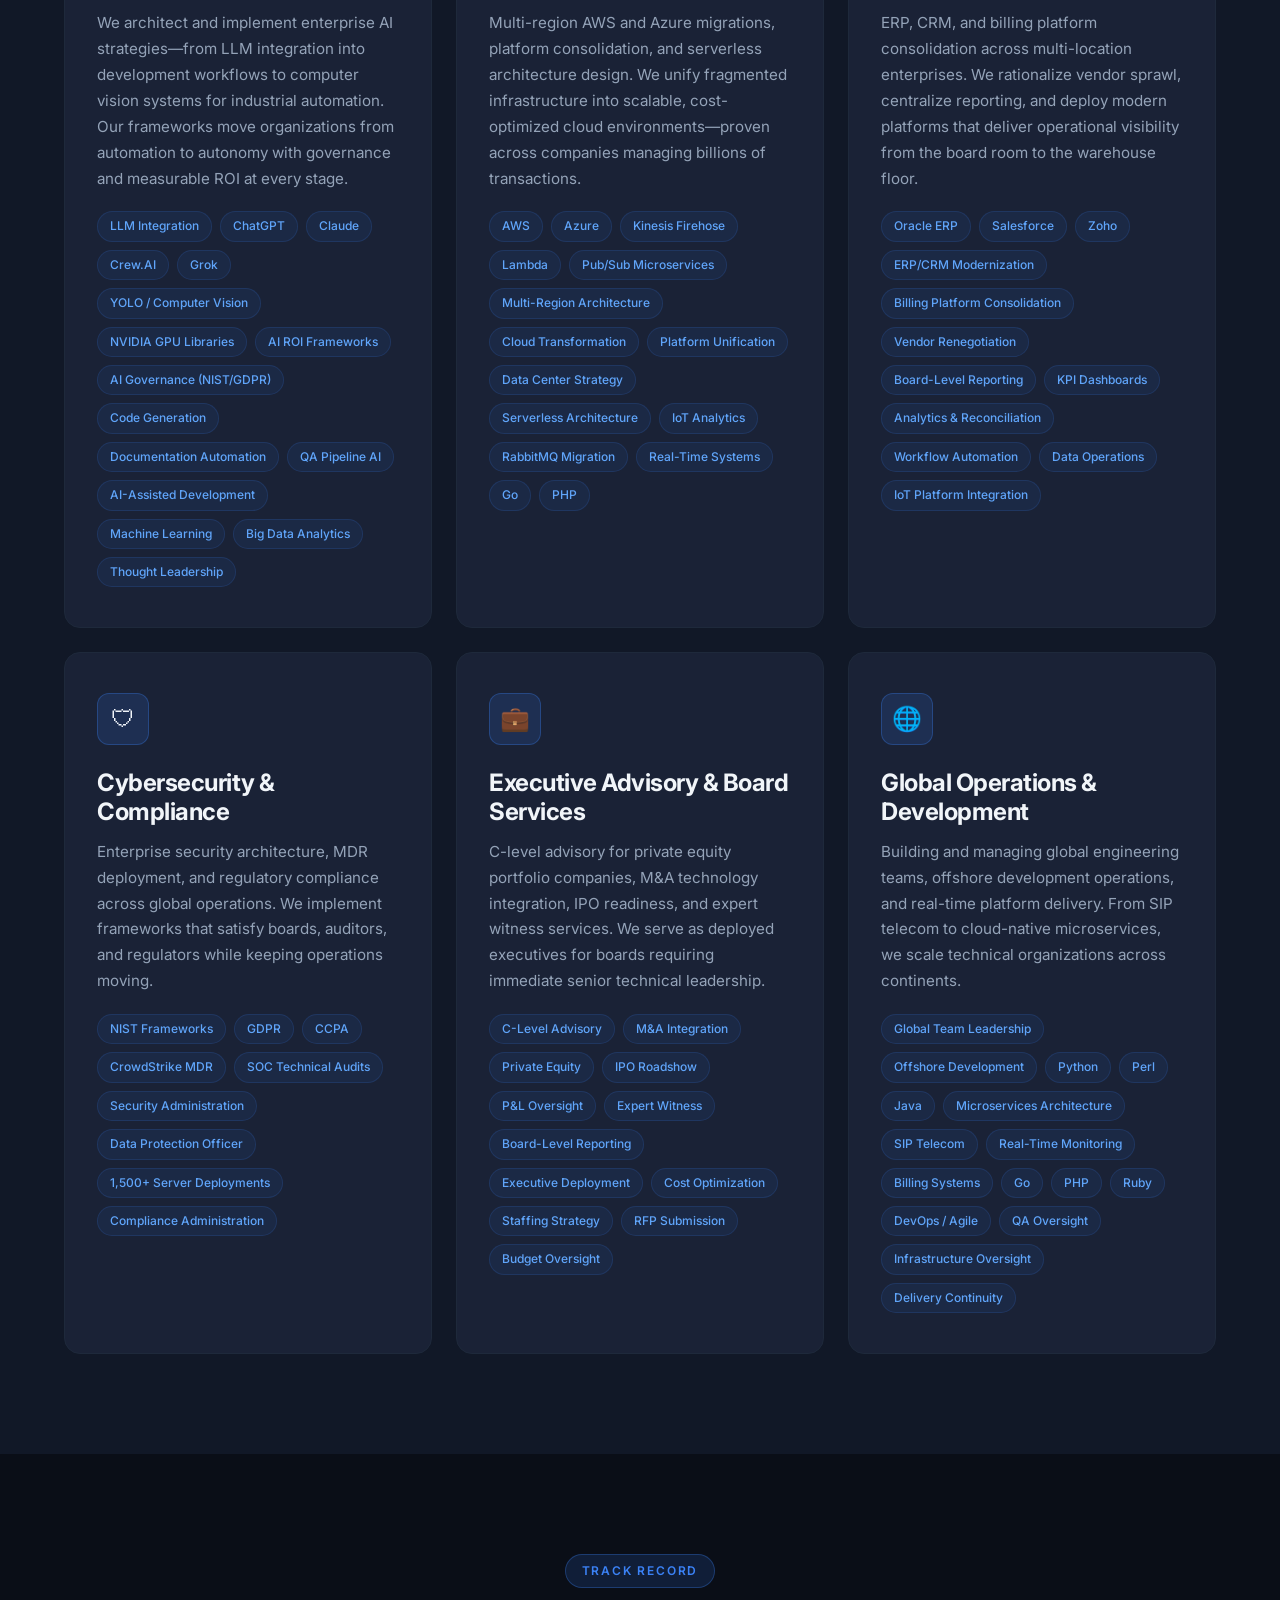
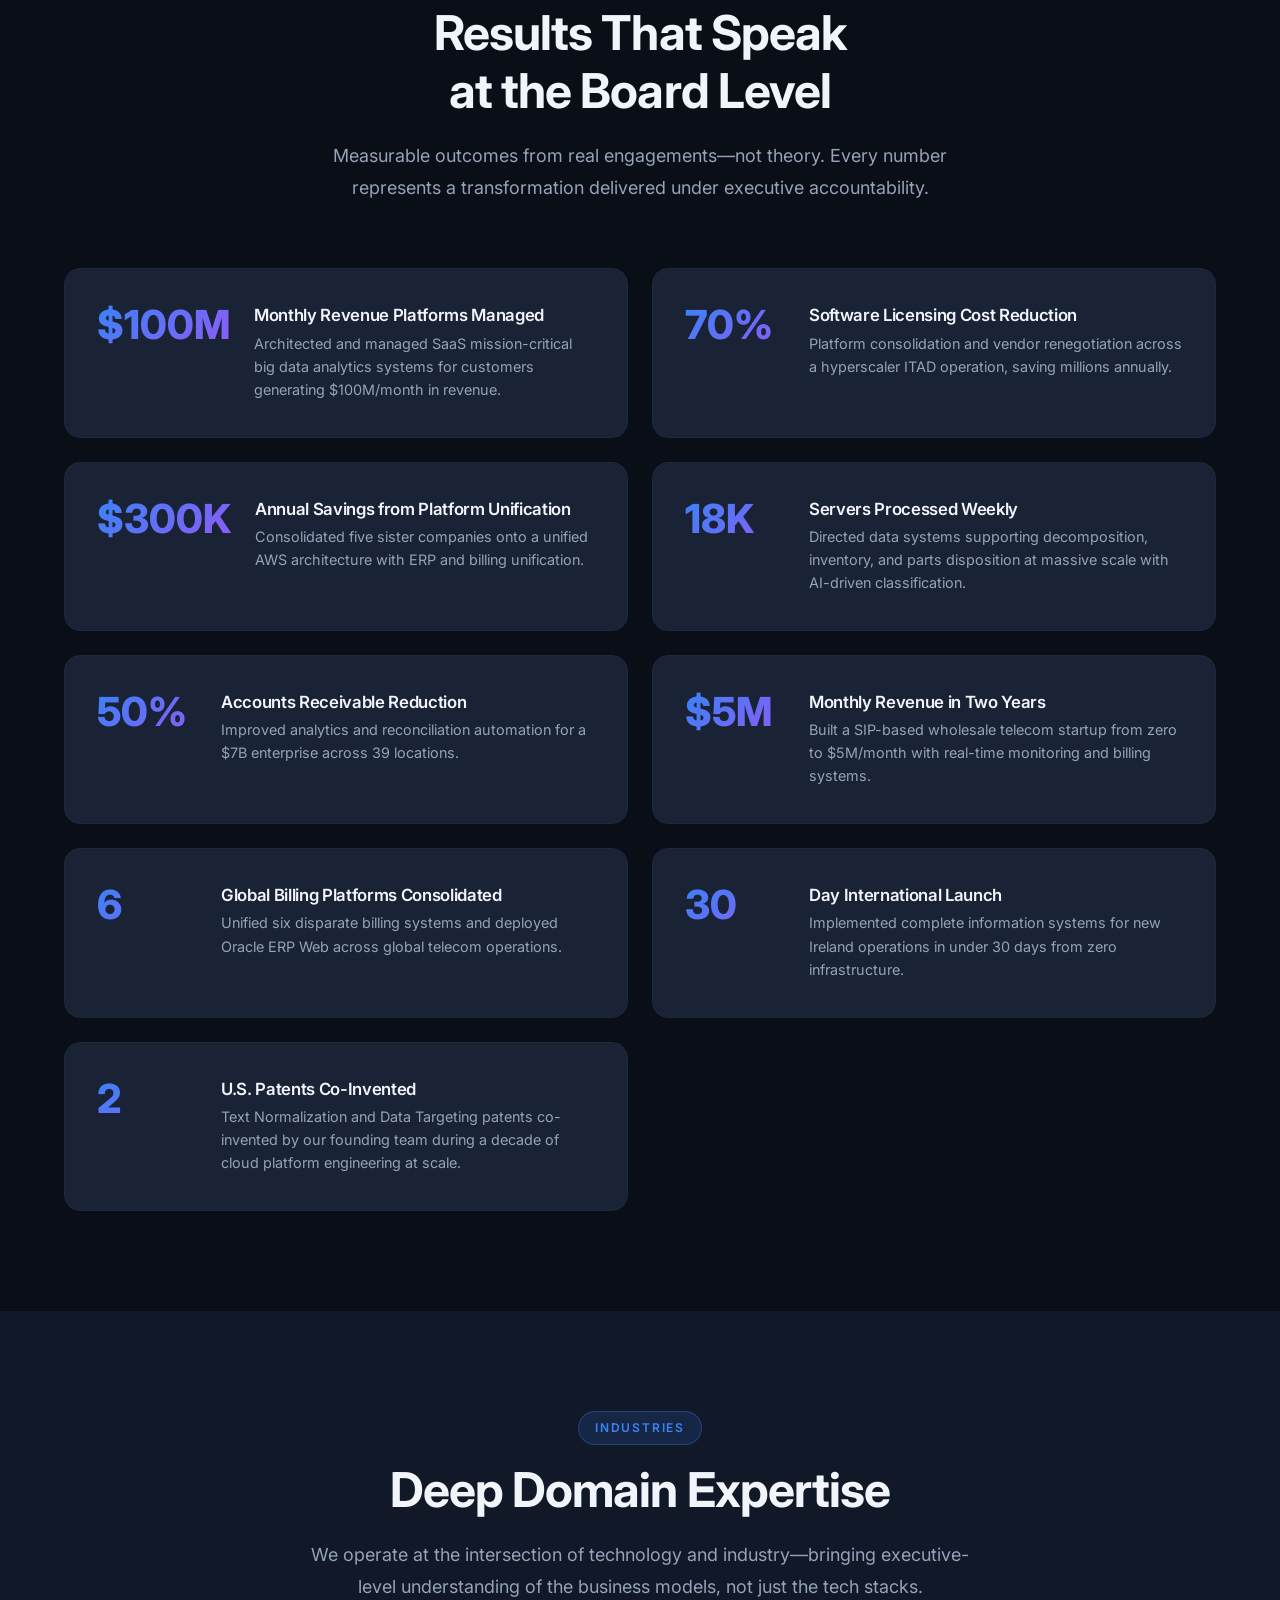
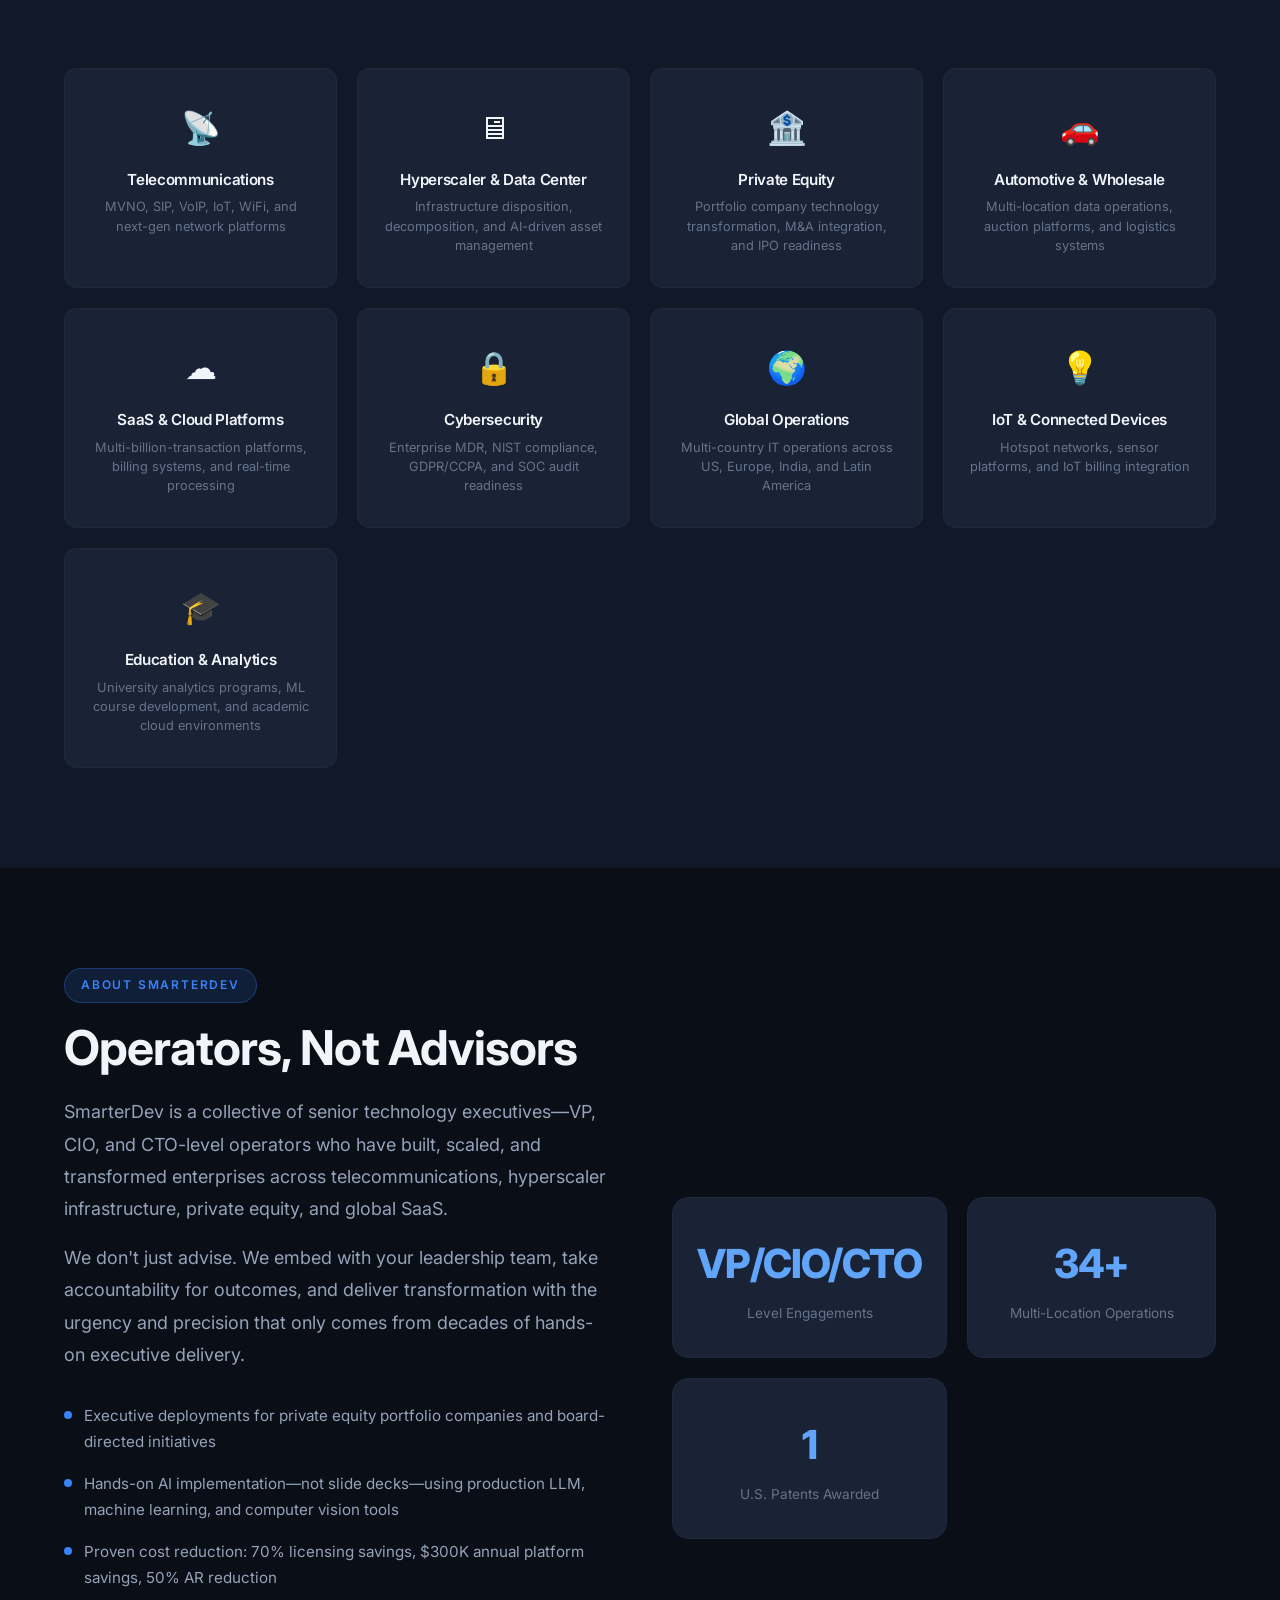
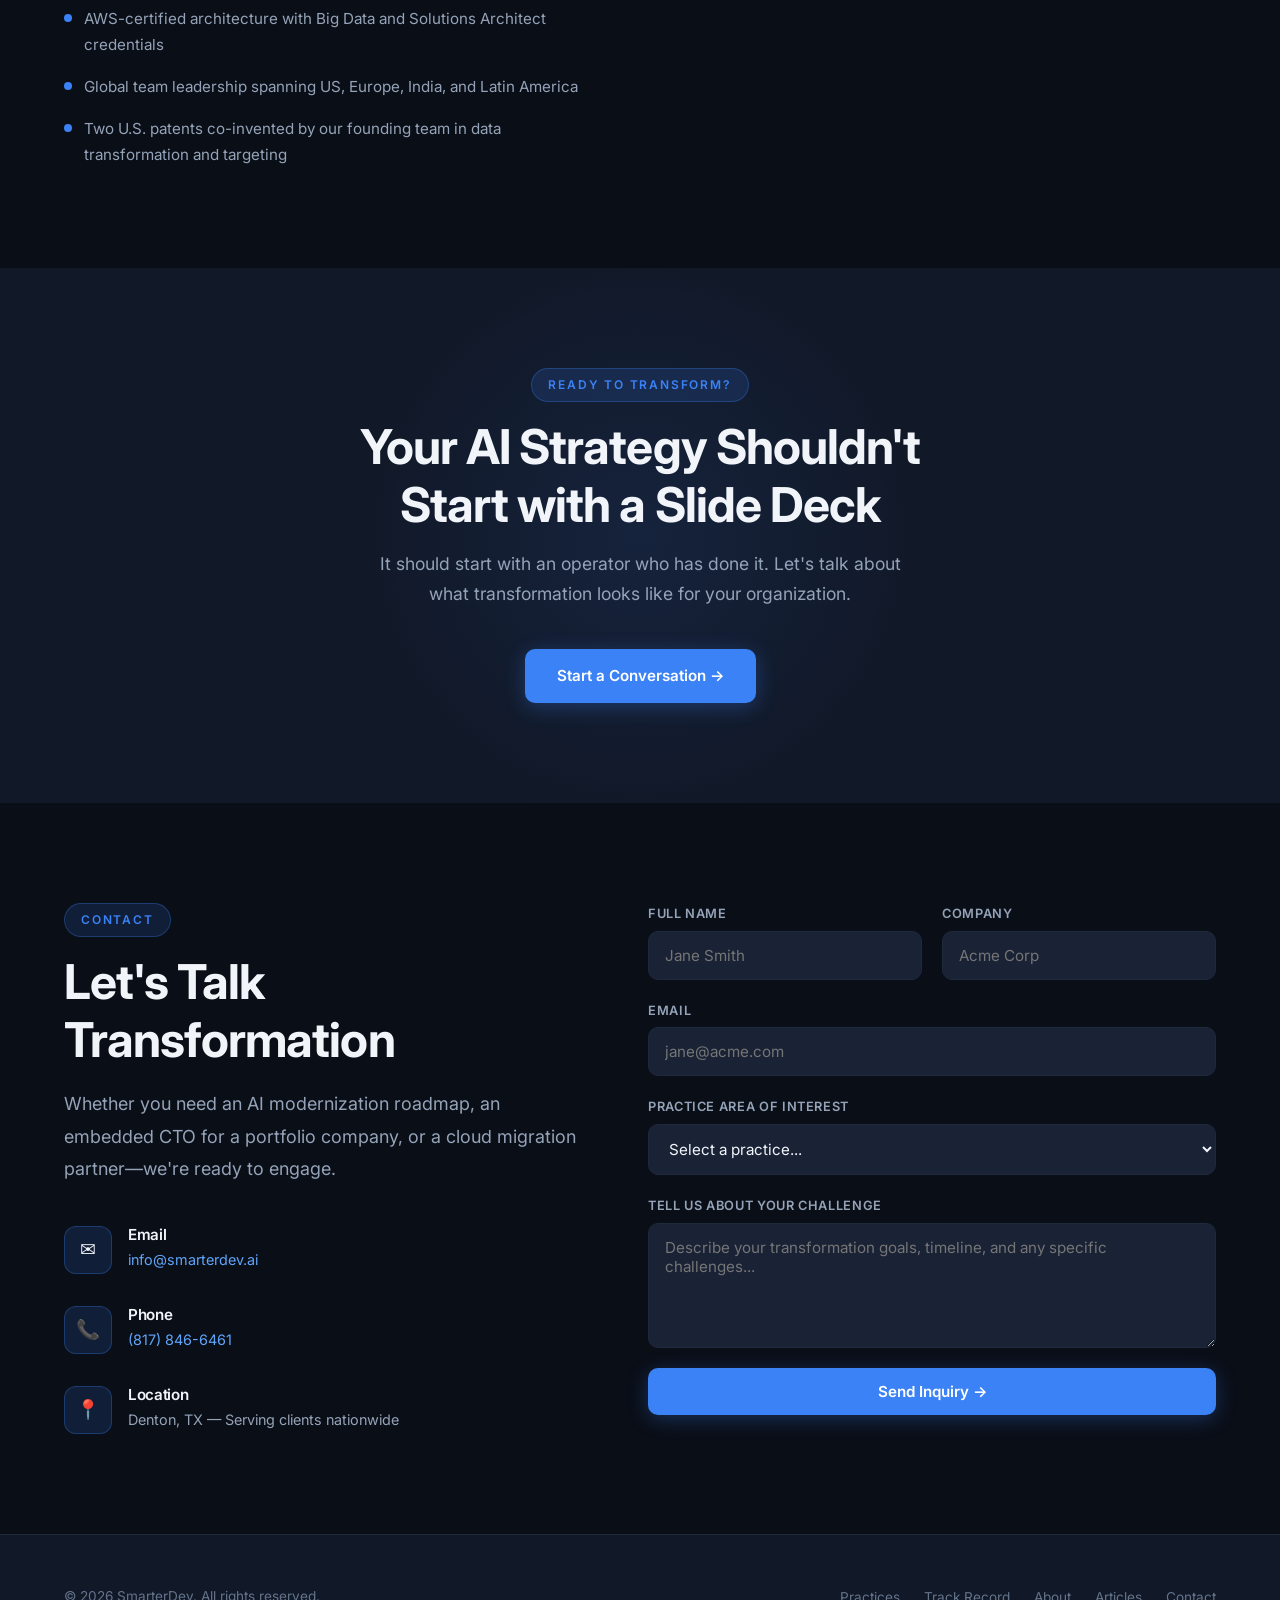
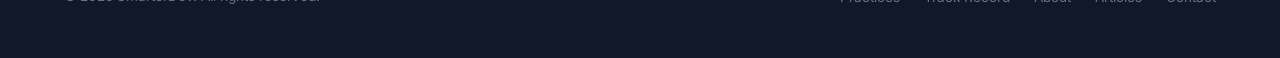
==== commit e67cd370: "Add articles page scaffolding for future content Co-Authored-By: Claude Opus 4.6 <noreply@anthropic." ====
--- a/index.html
+++ b/index.html
@@ -21,6 +21,7 @@
         <li><a href="#results">Track Record</a></li>
         <li><a href="#industries">Industries</a></li>
         <li><a href="#about">About</a></li>
+        <li><a href="articles.html">Articles</a></li>
         <li><a href="#contact" class="nav-cta">Start a Conversation</a></li>
       </ul>
       <button class="nav-toggle" aria-label="Toggle menu">
@@ -524,6 +525,7 @@
         <li><a href="#practices">Practices</a></li>
         <li><a href="#results">Track Record</a></li>
         <li><a href="#about">About</a></li>
+        <li><a href="articles.html">Articles</a></li>
         <li><a href="#contact">Contact</a></li>
       </ul>
     </div>
--- a/css/style.css
+++ b/css/style.css
@@ -628,116 +628,6 @@
   margin-top: 4px;
 }
 
-/* --- Leadership Team --- */
-.leadership {
-  padding: var(--section-pad) 0;
-  background: var(--bg-secondary);
-}
-
-.leadership-grid {
-  display: grid;
-  grid-template-columns: 1fr 1fr;
-  gap: 32px;
-}
-
-.team-card {
-  background: var(--bg-card);
-  border: 1px solid var(--border);
-  border-radius: 16px;
-  padding: 40px 36px;
-  transition: all 0.3s;
-  position: relative;
-  overflow: hidden;
-}
-
-.team-card::before {
-  content: '';
-  position: absolute;
-  top: 0;
-  left: 0;
-  right: 0;
-  height: 3px;
-  background: var(--gradient-accent);
-}
-
-.team-card:hover {
-  border-color: var(--border-accent);
-  transform: translateY(-3px);
-  box-shadow: var(--shadow-glow);
-}
-
-.team-card-header {
-  margin-bottom: 24px;
-}
-
-.team-card-name {
-  font-size: 1.5rem;
-  font-weight: 700;
-  color: var(--text-primary);
-  margin-bottom: 4px;
-}
-
-.team-card-title {
-  font-size: 1rem;
-  font-weight: 600;
-  color: var(--accent-bright);
-  margin-bottom: 4px;
-}
-
-.team-card-subtitle {
-  font-size: 0.85rem;
-  color: var(--text-muted);
-}
-
-.team-card-bio {
-  list-style: none;
-  display: flex;
-  flex-direction: column;
-  gap: 10px;
-  margin-bottom: 24px;
-}
-
-.team-card-bio li {
-  display: flex;
-  align-items: flex-start;
-  gap: 10px;
-  font-size: 0.9rem;
-  color: var(--text-secondary);
-  line-height: 1.5;
-}
-
-.team-card-bio li::before {
-  content: '';
-  width: 6px;
-  height: 6px;
-  background: var(--accent);
-  border-radius: 50%;
-  flex-shrink: 0;
-  margin-top: 7px;
-}
-
-.team-card-badges {
-  display: flex;
-  flex-wrap: wrap;
-  gap: 8px;
-}
-
-.team-card-badges span {
-  font-size: 0.7rem;
-  padding: 4px 12px;
-  background: rgba(59, 130, 246, 0.08);
-  border: 1px solid rgba(59, 130, 246, 0.15);
-  border-radius: 100px;
-  color: var(--accent-bright);
-  font-weight: 500;
-}
-
-@media (max-width: 768px) {
-  .leadership-grid {
-    grid-template-columns: 1fr;
-  }
-}
-
 /* --- CTA Banner --- */
 .cta-banner {
   padding: var(--section-pad) 0;
@@ -912,6 +802,34 @@
   color: var(--text-primary);
 }
 
+/* --- Articles Page --- */
+.articles-header {
+  padding: 160px 0 40px;
+  background: var(--gradient-hero);
+}
+
+.articles-list {
+  padding: 0 0 var(--section-pad);
+  background: var(--bg-primary);
+}
+
+.articles-grid {
+  display: grid;
+  grid-template-columns: repeat(3, 1fr);
+  gap: 32px;
+}
+
+.articles-empty {
+  text-align: center;
+  padding: 80px 0;
+  color: var(--text-muted);
+  font-size: 1.125rem;
+}
+
+.nav-links a.active {
+  color: var(--text-primary);
+}
+
 /* --- Animations --- */
 .fade-up {
   opacity: 0;
@@ -926,6 +844,10 @@
 
 /* --- Responsive --- */
 @media (max-width: 1024px) {
+  .articles-grid {
+    grid-template-columns: repeat(2, 1fr);
+  }
+
   .practices-grid {
     grid-template-columns: repeat(2, 1fr);
   }
@@ -967,6 +889,10 @@
     display: flex;
   }
 
+  .articles-grid {
+    grid-template-columns: 1fr;
+  }
+
   .practices-grid {
     grid-template-columns: 1fr;
   }
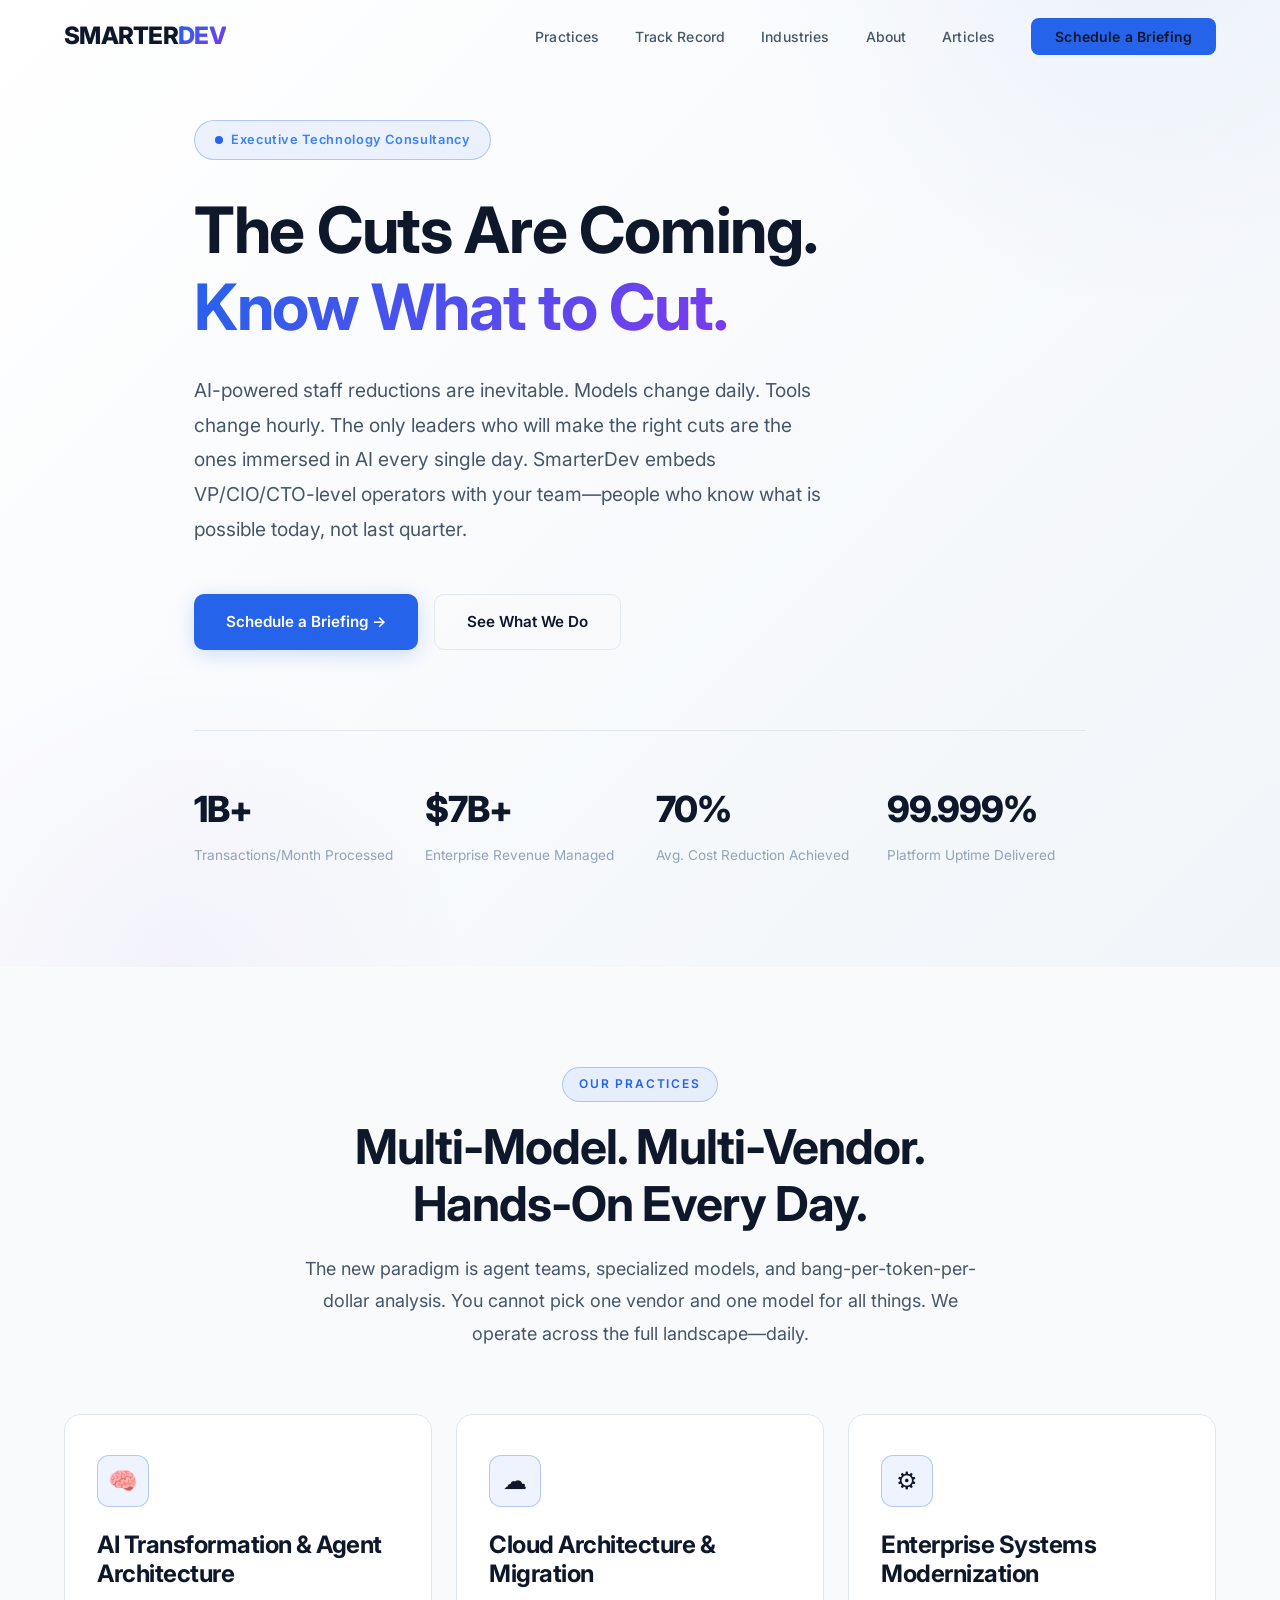
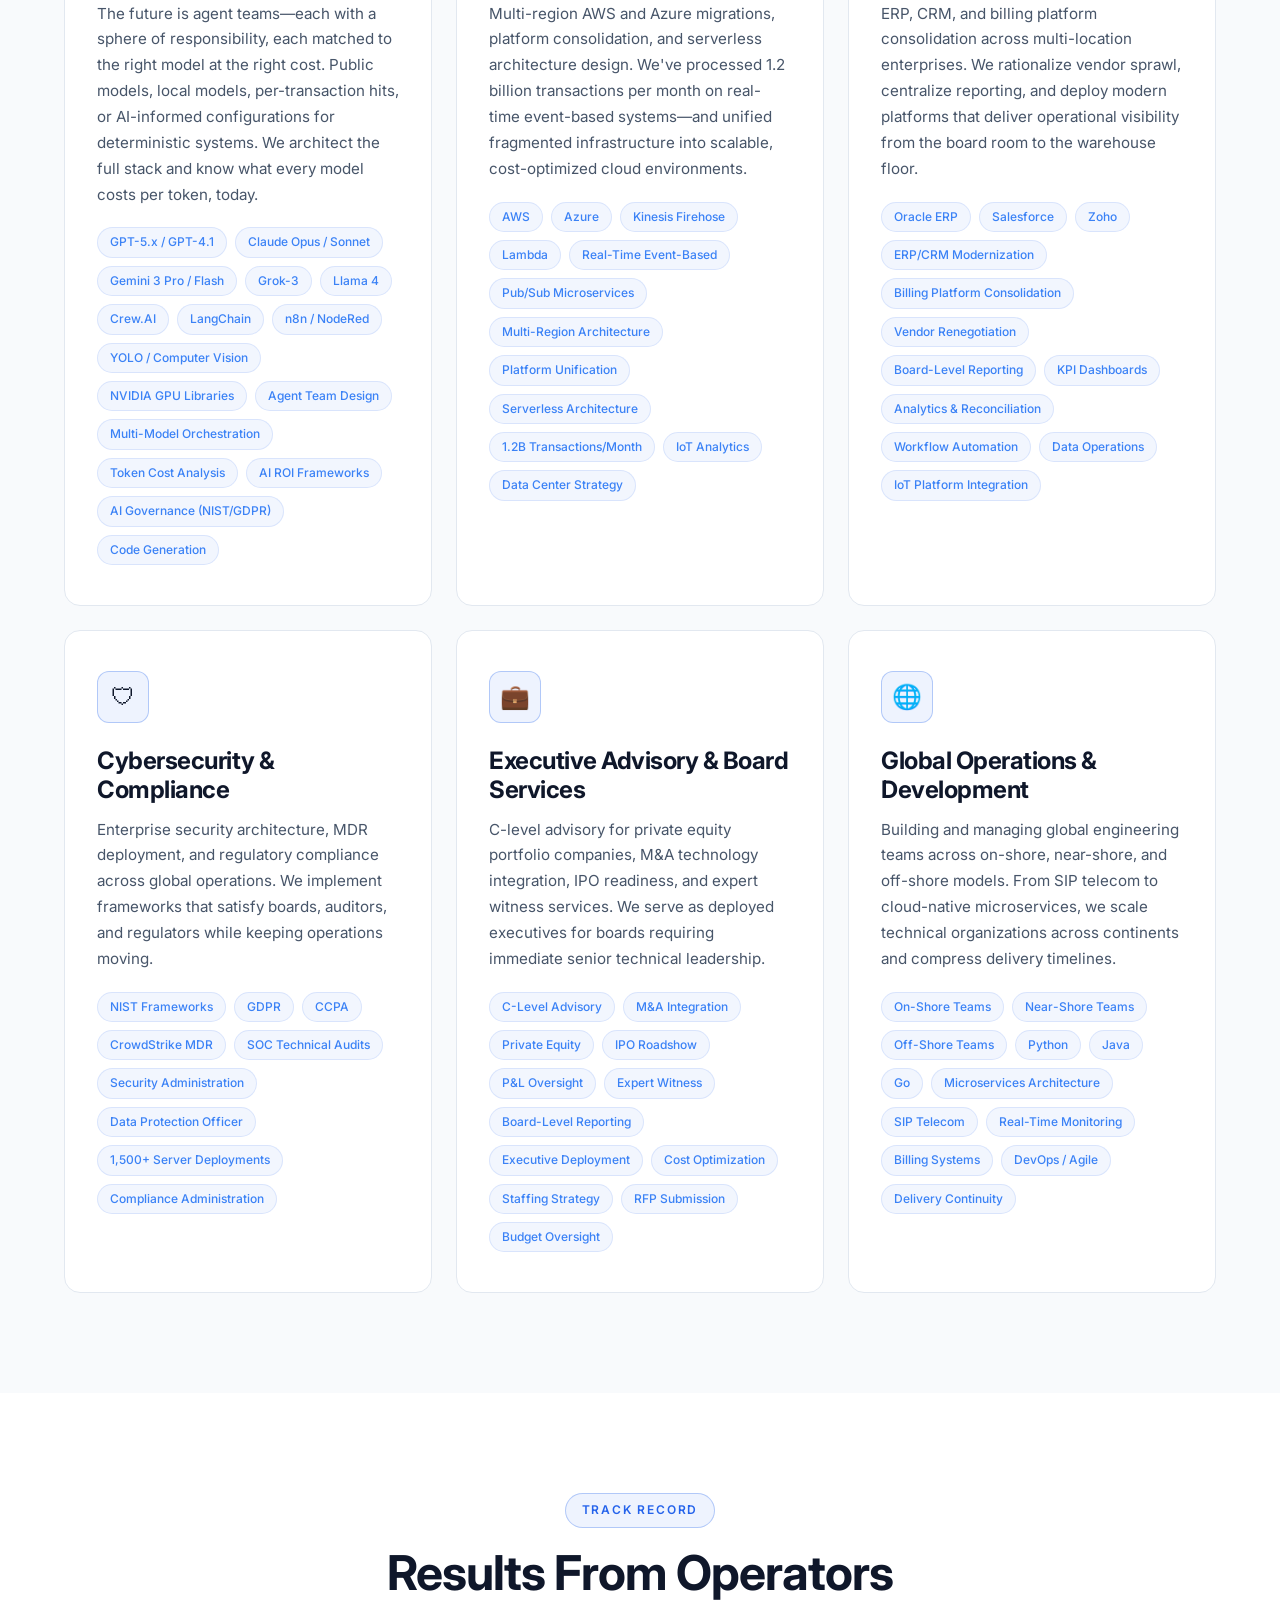
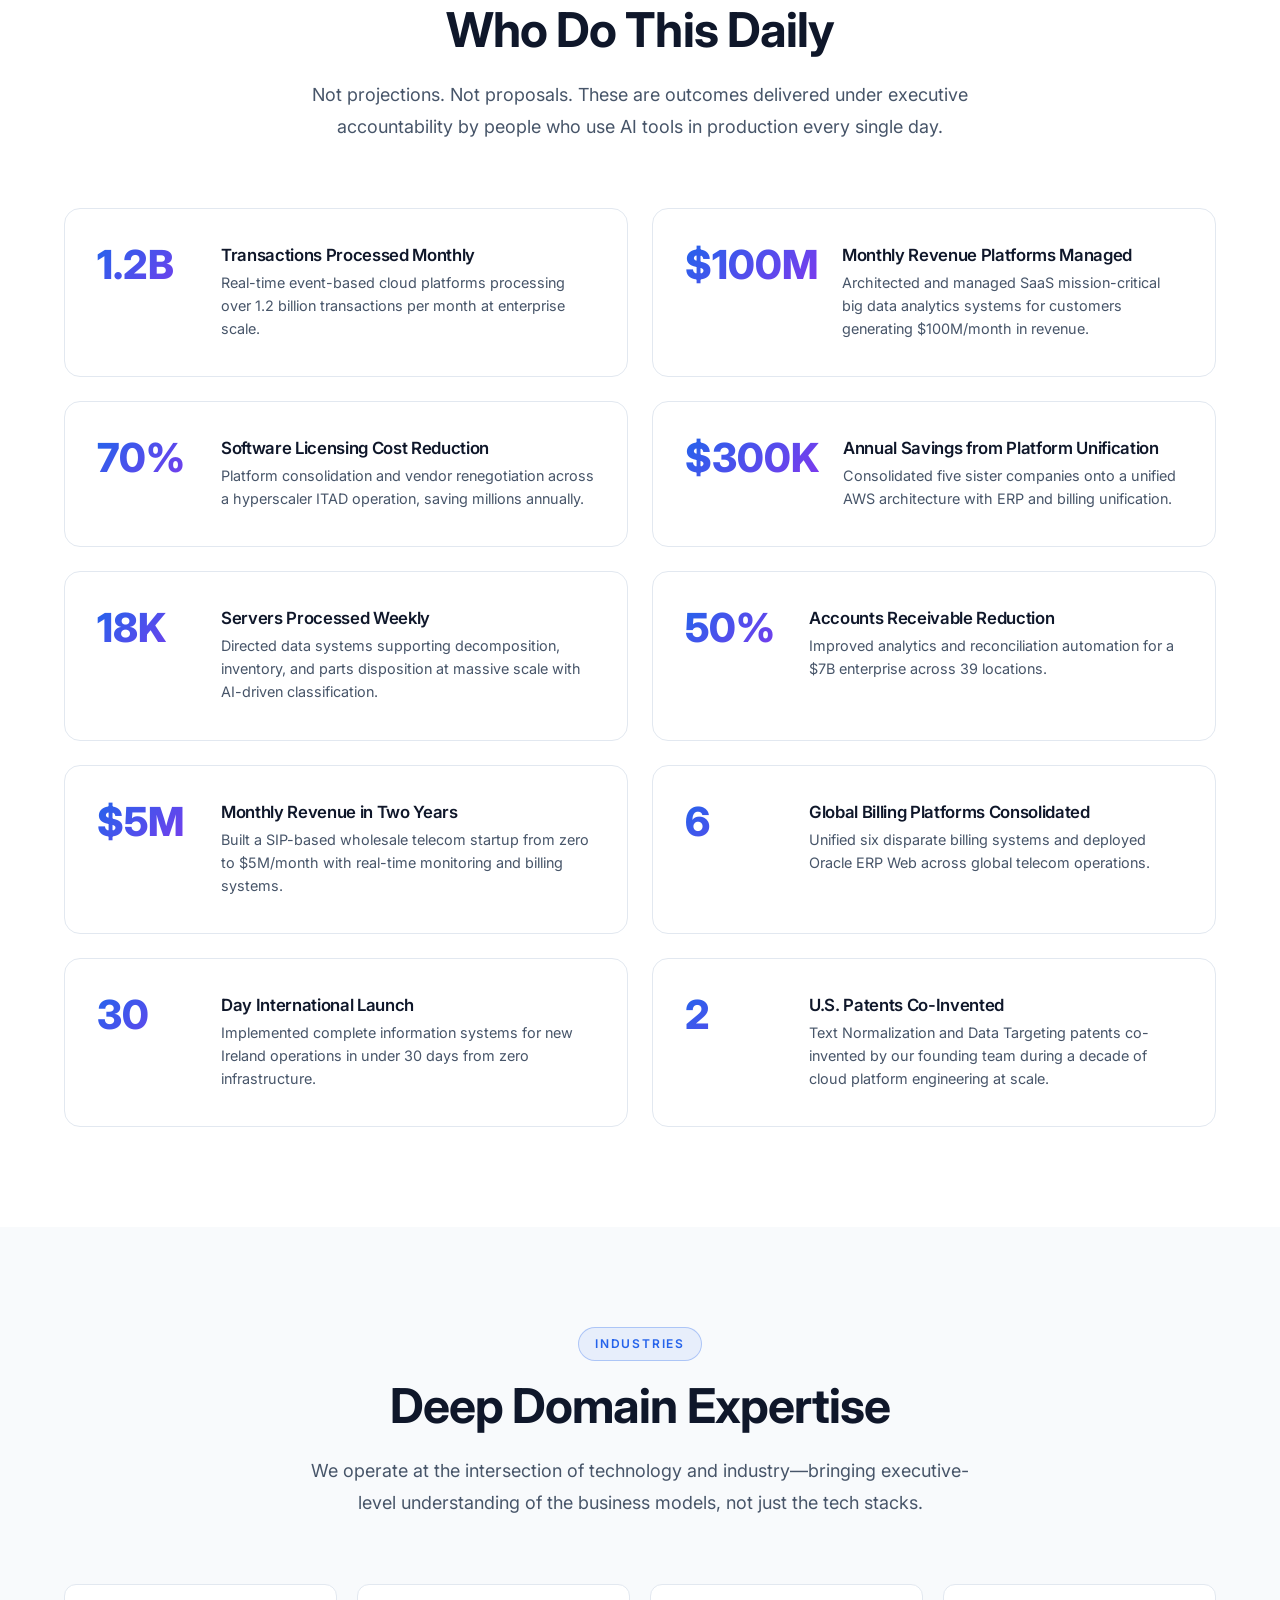
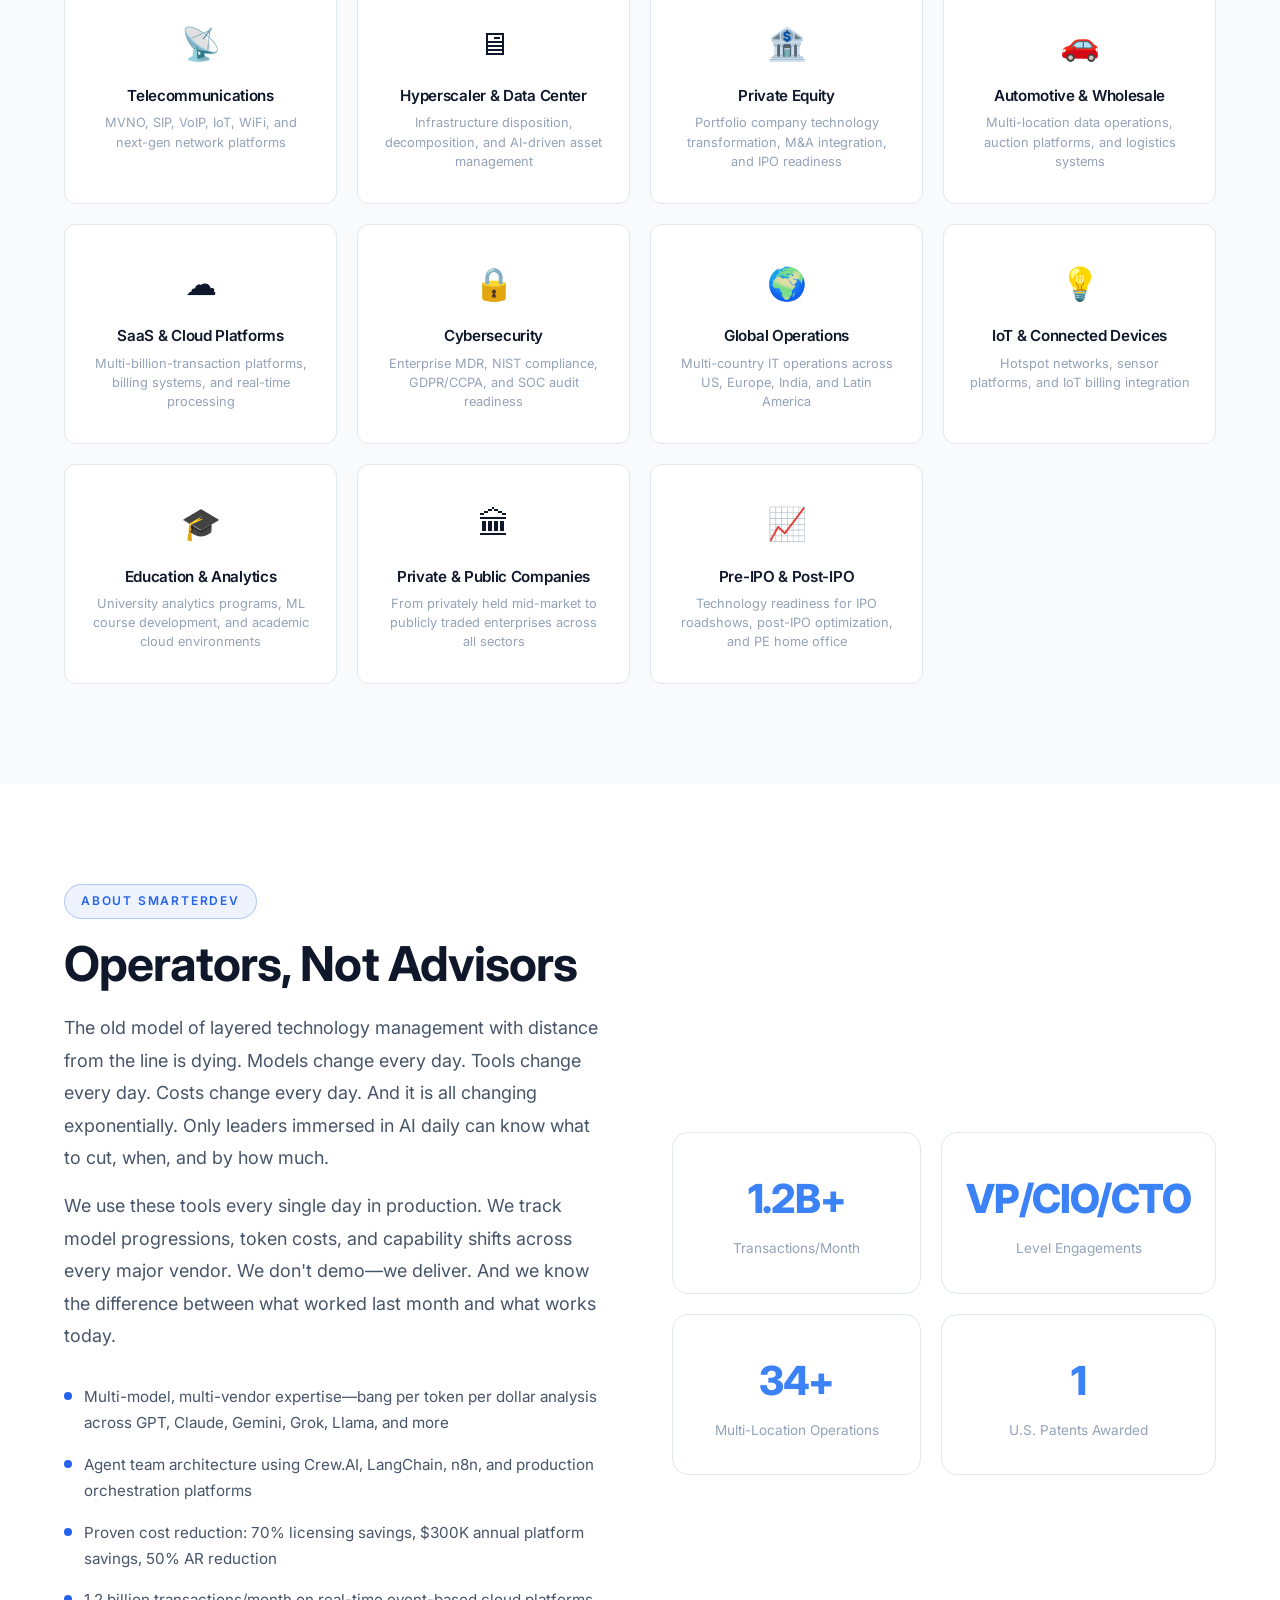
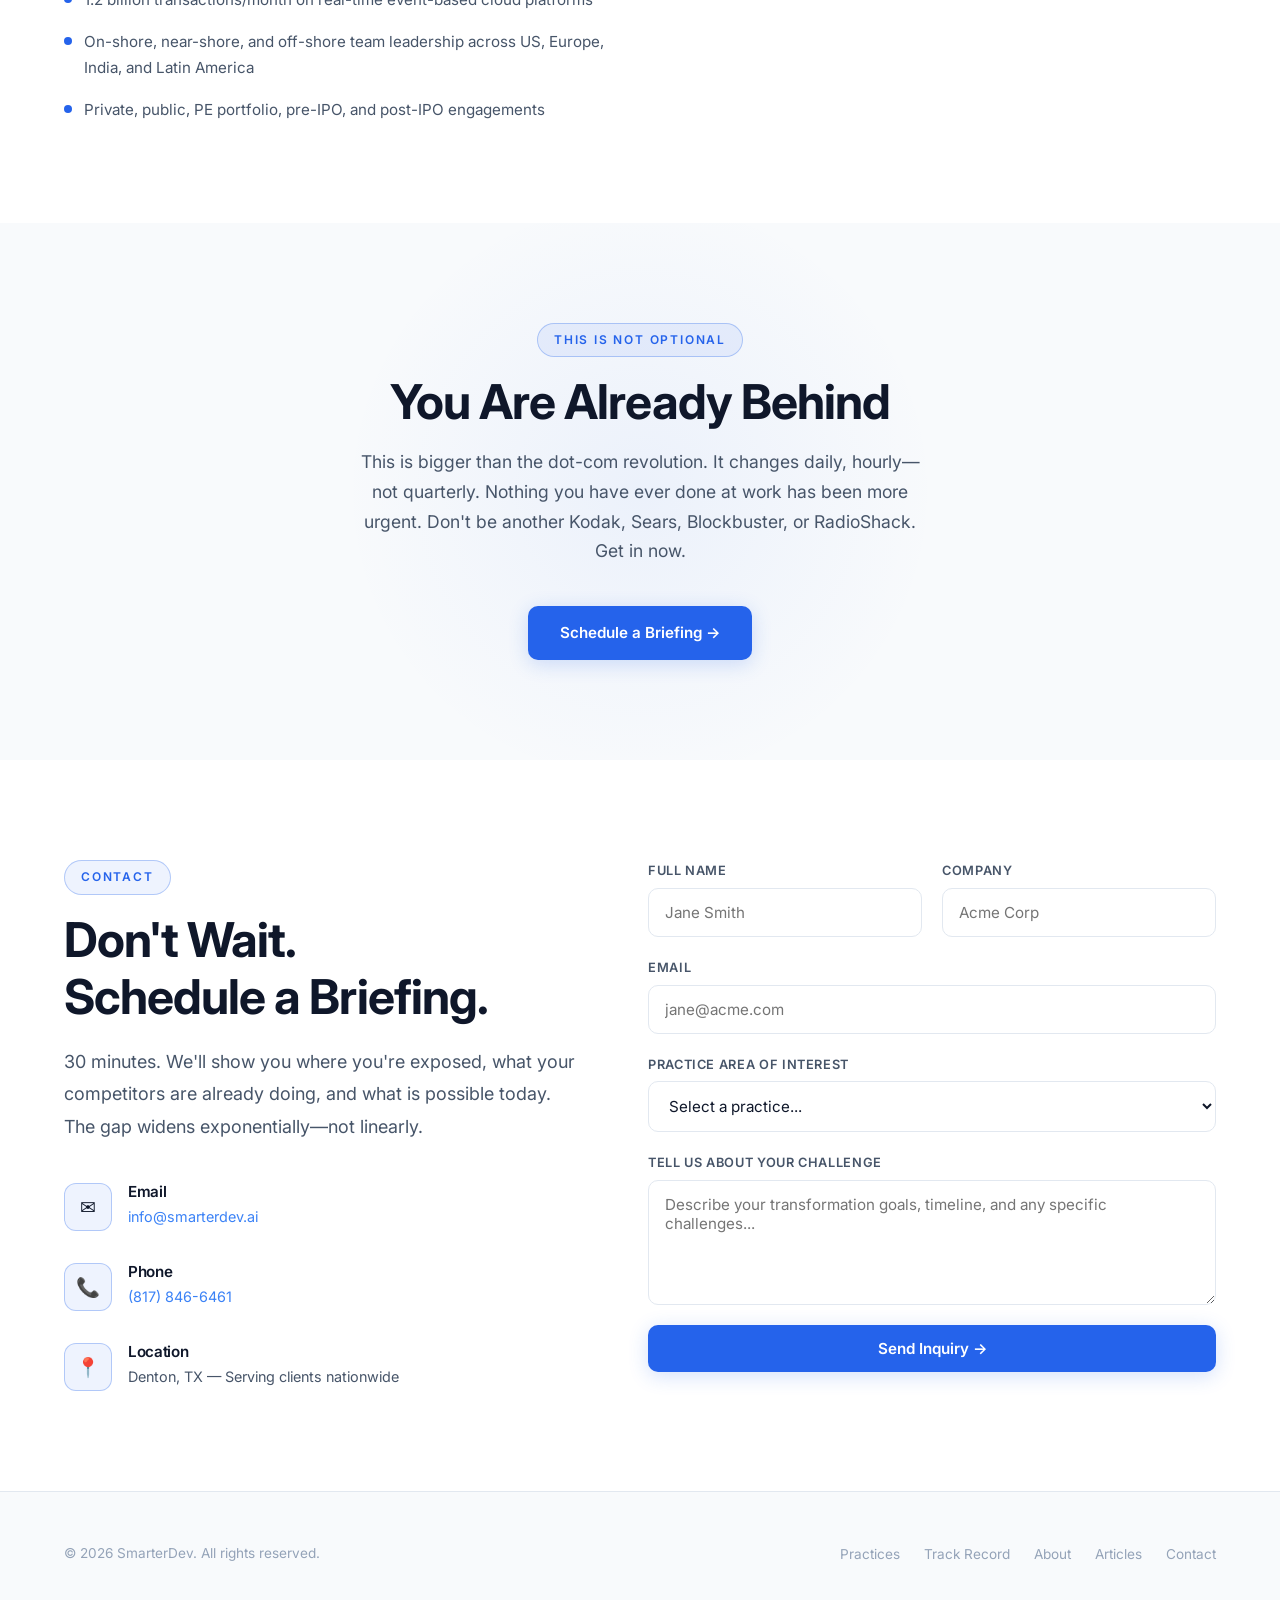
==== commit d4bb707e: "Rewrite site content with informed compression philosophy and urgency messaging - Hero: "The Cuts Ar" ====
--- a/index.html
+++ b/index.html
@@ -4,7 +4,7 @@
   <meta charset="UTF-8">
   <meta name="viewport" content="width=device-width, initial-scale=1.0">
   <title>SmarterDev.ai | AI Transformation &amp; Executive Technology Consultancy</title>
-  <meta name="description" content="SmarterDev delivers VP/CIO/CTO-level AI transformation, cloud modernization, and enterprise technology consulting. Executive and engineering leadership across telecom, hyperscaler, and enterprise environments.">
+  <meta name="description" content="Staff reductions are coming. Models change daily. SmarterDev delivers hands-on AI transformation leadership from operators immersed in AI tools every day&mdash;not consultants with slide decks.">
   <link rel="preconnect" href="https://fonts.googleapis.com">
   <link rel="preconnect" href="https://fonts.gstatic.com" crossorigin>
   <link href="https://fonts.googleapis.com/css2?family=Inter:wght@400;500;600;700;800&display=swap" rel="stylesheet">
@@ -22,7 +22,7 @@
         <li><a href="#industries">Industries</a></li>
         <li><a href="#about">About</a></li>
         <li><a href="articles.html">Articles</a></li>
-        <li><a href="#contact" class="nav-cta">Start a Conversation</a></li>
+        <li><a href="#contact" class="nav-cta">Schedule a Briefing</a></li>
       </ul>
       <button class="nav-toggle" aria-label="Toggle menu">
         <span></span><span></span><span></span>
@@ -35,18 +35,23 @@
     <div class="container">
       <div class="hero-content fade-up">
         <div class="hero-badge">Executive Technology Consultancy</div>
-        <h1>We Deliver<br><span class="gradient-text">AI Transformation</span><br>at Enterprise Scale</h1>
+        <h1>The Cuts Are Coming.<br><span class="gradient-text">Know What to Cut.</span></h1>
         <p class="hero-description">
-          SmarterDev is a team of VP, CIO, and CTO-level operators and architects who embed
-          with your leadership team to architect and execute AI modernization, cloud transformation,
-          and enterprise technology strategies&mdash;with measurable ROI.
+          AI-powered staff reductions are inevitable. Models change daily. Tools change hourly.
+          The only leaders who will make the right cuts are the ones immersed in AI every single day.
+          SmarterDev embeds VP/CIO/CTO-level operators with your team&mdash;people who know what
+          is possible today, not last quarter.
         </p>
         <div class="hero-actions">
           <a href="#contact" class="btn btn-primary">Schedule a Briefing &rarr;</a>
-          <a href="#practices" class="btn btn-outline">Explore Our Practices</a>
+          <a href="#practices" class="btn btn-outline">See What We Do</a>
         </div>
       </div>
       <div class="hero-metrics fade-up">
+        <div class="metric">
+          <div class="metric-value" data-count="1.2" data-suffix="B+">0B+</div>
+          <div class="metric-label">Transactions/Month Processed</div>
+        </div>
         <div class="metric">
           <div class="metric-value" data-count="7" data-suffix="B+" data-prefix="$">$0B+</div>
           <div class="metric-label">Enterprise Revenue Managed</div>
@@ -68,10 +73,10 @@
     <div class="container">
       <div class="section-header center fade-up">
         <span class="section-label">Our Practices</span>
-        <h2 class="section-title">End-to-End Technology<br>Transformation Capabilities</h2>
+        <h2 class="section-title">Multi-Model. Multi-Vendor.<br>Hands-On Every Day.</h2>
         <p class="section-subtitle">
-          Six integrated practice areas built from decades of hands-on executive delivery across
-          telecom, hyperscaler, enterprise, and private equity environments.
+          The new paradigm is agent teams, specialized models, and bang-per-token-per-dollar analysis.
+          You cannot pick one vendor and one model for all things. We operate across the full landscape&mdash;daily.
         </p>
       </div>
 
@@ -80,30 +85,30 @@
         <!-- Practice 1: AI Transformation -->
         <div class="practice-card fade-up">
           <div class="practice-icon">&#x1F9E0;</div>
-          <h3>AI Transformation &amp; Modernization</h3>
+          <h3>AI Transformation &amp; Agent Architecture</h3>
           <p>
-            We architect and implement enterprise AI strategies&mdash;from LLM integration into
-            development workflows to computer vision systems for industrial automation.
-            Our frameworks move organizations from automation to autonomy with governance
-            and measurable ROI at every stage.
+            The future is agent teams&mdash;each with a sphere of responsibility, each matched to the
+            right model at the right cost. Public models, local models, per-transaction hits, or
+            AI-informed configurations for deterministic systems. We architect the full stack
+            and know what every model costs per token, today.
           </p>
           <ul class="practice-capabilities">
-            <li>LLM Integration</li>
-            <li>ChatGPT</li>
-            <li>Claude</li>
+            <li>GPT-5.x / GPT-4.1</li>
+            <li>Claude Opus / Sonnet</li>
+            <li>Gemini 3 Pro / Flash</li>
+            <li>Grok-3</li>
+            <li>Llama 4</li>
             <li>Crew.AI</li>
-            <li>Grok</li>
+            <li>LangChain</li>
+            <li>n8n / NodeRed</li>
             <li>YOLO / Computer Vision</li>
             <li>NVIDIA GPU Libraries</li>
+            <li>Agent Team Design</li>
+            <li>Multi-Model Orchestration</li>
+            <li>Token Cost Analysis</li>
             <li>AI ROI Frameworks</li>
             <li>AI Governance (NIST/GDPR)</li>
             <li>Code Generation</li>
-            <li>Documentation Automation</li>
-            <li>QA Pipeline AI</li>
-            <li>AI-Assisted Development</li>
-            <li>Machine Learning</li>
-            <li>Big Data Analytics</li>
-            <li>Thought Leadership</li>
           </ul>
         </div>
 
@@ -113,26 +118,23 @@
           <h3>Cloud Architecture &amp; Migration</h3>
           <p>
             Multi-region AWS and Azure migrations, platform consolidation, and serverless
-            architecture design. We unify fragmented infrastructure into scalable,
-            cost-optimized cloud environments&mdash;proven across companies managing
-            billions of transactions.
+            architecture design. We've processed 1.2 billion transactions per month on
+            real-time event-based systems&mdash;and unified fragmented infrastructure into
+            scalable, cost-optimized cloud environments.
           </p>
           <ul class="practice-capabilities">
             <li>AWS</li>
             <li>Azure</li>
             <li>Kinesis Firehose</li>
             <li>Lambda</li>
+            <li>Real-Time Event-Based</li>
             <li>Pub/Sub Microservices</li>
             <li>Multi-Region Architecture</li>
-            <li>Cloud Transformation</li>
             <li>Platform Unification</li>
+            <li>Serverless Architecture</li>
+            <li>1.2B Transactions/Month</li>
+            <li>IoT Analytics</li>
             <li>Data Center Strategy</li>
-            <li>Serverless Architecture</li>
-            <li>IoT Analytics</li>
-            <li>RabbitMQ Migration</li>
-            <li>Real-Time Systems</li>
-            <li>Go</li>
-            <li>PHP</li>
           </ul>
         </div>
 
@@ -213,26 +215,22 @@
           <div class="practice-icon">&#x1F310;</div>
           <h3>Global Operations &amp; Development</h3>
           <p>
-            Building and managing global engineering teams, offshore development operations,
-            and real-time platform delivery. From SIP telecom to cloud-native microservices,
-            we scale technical organizations across continents.
+            Building and managing global engineering teams across on-shore, near-shore,
+            and off-shore models. From SIP telecom to cloud-native microservices,
+            we scale technical organizations across continents and compress delivery timelines.
           </p>
           <ul class="practice-capabilities">
-            <li>Global Team Leadership</li>
-            <li>Offshore Development</li>
+            <li>On-Shore Teams</li>
+            <li>Near-Shore Teams</li>
+            <li>Off-Shore Teams</li>
             <li>Python</li>
-            <li>Perl</li>
             <li>Java</li>
+            <li>Go</li>
             <li>Microservices Architecture</li>
             <li>SIP Telecom</li>
             <li>Real-Time Monitoring</li>
             <li>Billing Systems</li>
-            <li>Go</li>
-            <li>PHP</li>
-            <li>Ruby</li>
             <li>DevOps / Agile</li>
-            <li>QA Oversight</li>
-            <li>Infrastructure Oversight</li>
             <li>Delivery Continuity</li>
           </ul>
         </div>
@@ -246,14 +244,21 @@
     <div class="container">
       <div class="section-header center fade-up">
         <span class="section-label">Track Record</span>
-        <h2 class="section-title">Results That Speak<br>at the Board Level</h2>
+        <h2 class="section-title">Results From Operators<br>Who Do This Daily</h2>
         <p class="section-subtitle">
-          Measurable outcomes from real engagements&mdash;not theory.
-          Every number represents a transformation delivered under executive accountability.
+          Not projections. Not proposals. These are outcomes delivered under executive accountability
+          by people who use AI tools in production every single day.
         </p>
       </div>
 
       <div class="results-grid">
+        <div class="result-card fade-up">
+          <div class="result-stat">1.2B</div>
+          <div class="result-content">
+            <h4>Transactions Processed Monthly</h4>
+            <p>Real-time event-based cloud platforms processing over 1.2 billion transactions per month at enterprise scale.</p>
+          </div>
+        </div>
         <div class="result-card fade-up">
           <div class="result-stat">$100M</div>
           <div class="result-content">
@@ -379,6 +384,16 @@
           <h4>Education &amp; Analytics</h4>
           <p>University analytics programs, ML course development, and academic cloud environments</p>
         </div>
+        <div class="industry-card fade-up">
+          <div class="industry-icon">&#x1F3DB;</div>
+          <h4>Private &amp; Public Companies</h4>
+          <p>From privately held mid-market to publicly traded enterprises across all sectors</p>
+        </div>
+        <div class="industry-card fade-up">
+          <div class="industry-icon">&#x1F4C8;</div>
+          <h4>Pre-IPO &amp; Post-IPO</h4>
+          <p>Technology readiness for IPO roadshows, post-IPO optimization, and PE home office</p>
+        </div>
       </div>
     </div>
   </section>
@@ -391,25 +406,30 @@
           <span class="section-label">About SmarterDev</span>
           <h2 class="section-title">Operators, Not Advisors</h2>
           <p class="section-subtitle">
-            SmarterDev is a collective of senior technology executives&mdash;VP, CIO, and CTO-level
-            operators who have built, scaled, and transformed enterprises across telecommunications,
-            hyperscaler infrastructure, private equity, and global SaaS.
+            The old model of layered technology management with distance from the line is dying.
+            Models change every day. Tools change every day. Costs change every day. And it is all
+            changing exponentially. Only leaders immersed in AI daily can know what to cut, when,
+            and by how much.
           </p>
           <p class="section-subtitle" style="margin-top: 16px;">
-            We don't just advise. We embed with your leadership team, take accountability for
-            outcomes, and deliver transformation with the urgency and precision that only comes
-            from decades of hands-on executive delivery.
+            We use these tools every single day in production. We track model progressions, token costs,
+            and capability shifts across every major vendor. We don't demo&mdash;we deliver. And we know
+            the difference between what worked last month and what works today.
           </p>
           <ul class="about-highlights" style="margin-top: 32px;">
-            <li>Executive deployments for private equity portfolio companies and board-directed initiatives</li>
-            <li>Hands-on AI implementation&mdash;not slide decks&mdash;using production LLM, machine learning, and computer vision tools</li>
+            <li>Multi-model, multi-vendor expertise&mdash;bang per token per dollar analysis across GPT, Claude, Gemini, Grok, Llama, and more</li>
+            <li>Agent team architecture using Crew.AI, LangChain, n8n, and production orchestration platforms</li>
             <li>Proven cost reduction: 70% licensing savings, $300K annual platform savings, 50% AR reduction</li>
-            <li>AWS-certified architecture with Big Data and Solutions Architect credentials</li>
-            <li>Global team leadership spanning US, Europe, India, and Latin America</li>
-            <li>Two U.S. patents co-invented by our founding team in data transformation and targeting</li>
+            <li>1.2 billion transactions/month on real-time event-based cloud platforms</li>
+            <li>On-shore, near-shore, and off-shore team leadership across US, Europe, India, and Latin America</li>
+            <li>Private, public, PE portfolio, pre-IPO, and post-IPO engagements</li>
           </ul>
         </div>
         <div class="about-stats fade-up">
+          <div class="about-stat">
+            <div class="about-stat-value">1.2B+</div>
+            <div class="about-stat-label">Transactions/Month</div>
+          </div>
           <div class="about-stat">
             <div class="about-stat-value">VP/CIO/CTO</div>
             <div class="about-stat-label">Level Engagements</div>
@@ -431,13 +451,14 @@
   <section class="cta-banner">
     <div class="container">
       <div class="cta-inner fade-up">
-        <span class="section-label">Ready to Transform?</span>
-        <h2>Your AI Strategy Shouldn't<br>Start with a Slide Deck</h2>
+        <span class="section-label">This Is Not Optional</span>
+        <h2>You Are Already Behind</h2>
         <p>
-          It should start with an operator who has done it. Let's talk about what
-          transformation looks like for your organization.
+          This is bigger than the dot-com revolution. It changes daily, hourly&mdash;not quarterly.
+          Nothing you have ever done at work has been more urgent. Don't be another
+          Kodak, Sears, Blockbuster, or RadioShack. Get in now.
         </p>
-        <a href="#contact" class="btn btn-primary">Start a Conversation &rarr;</a>
+        <a href="#contact" class="btn btn-primary">Schedule a Briefing &rarr;</a>
       </div>
     </div>
   </section>
@@ -448,10 +469,10 @@
       <div class="contact-grid">
         <div class="fade-up">
           <span class="section-label">Contact</span>
-          <h2 class="section-title">Let's Talk<br>Transformation</h2>
+          <h2 class="section-title">Don't Wait.<br>Schedule a Briefing.</h2>
           <p class="section-subtitle" style="margin-bottom: 40px;">
-            Whether you need an AI modernization roadmap, an embedded CTO for a
-            portfolio company, or a cloud migration partner&mdash;we're ready to engage.
+            30 minutes. We'll show you where you're exposed, what your competitors are already doing,
+            and what is possible today. The gap widens exponentially&mdash;not linearly.
           </p>
           <div class="contact-info">
             <div class="contact-item">
--- a/css/style.css
+++ b/css/style.css
@@ -11,22 +11,22 @@
 }
 
 :root {
-  --bg-primary: #0a0e17;
-  --bg-secondary: #111827;
-  --bg-card: #1a2236;
-  --bg-card-hover: #1f2a42;
-  --accent: #3b82f6;
-  --accent-bright: #60a5fa;
-  --accent-glow: rgba(59, 130, 246, 0.15);
-  --text-primary: #f1f5f9;
-  --text-secondary: #94a3b8;
-  --text-muted: #64748b;
-  --border: #1e293b;
-  --border-accent: rgba(59, 130, 246, 0.3);
-  --gradient-hero: linear-gradient(135deg, #0a0e17 0%, #111827 50%, #0f1729 100%);
-  --gradient-accent: linear-gradient(135deg, #3b82f6, #8b5cf6);
-  --shadow-card: 0 4px 24px rgba(0, 0, 0, 0.3);
-  --shadow-glow: 0 0 40px rgba(59, 130, 246, 0.1);
+  --bg-primary: #ffffff;
+  --bg-secondary: #f8fafc;
+  --bg-card: #ffffff;
+  --bg-card-hover: #f1f5f9;
+  --accent: #2563eb;
+  --accent-bright: #3b82f6;
+  --accent-glow: rgba(37, 99, 235, 0.08);
+  --text-primary: #0f172a;
+  --text-secondary: #475569;
+  --text-muted: #94a3b8;
+  --border: #e2e8f0;
+  --border-accent: rgba(37, 99, 235, 0.3);
+  --gradient-hero: linear-gradient(135deg, #ffffff 0%, #f8fafc 50%, #f1f5f9 100%);
+  --gradient-accent: linear-gradient(135deg, #2563eb, #7c3aed);
+  --shadow-card: 0 4px 24px rgba(0, 0, 0, 0.06);
+  --shadow-glow: 0 0 40px rgba(37, 99, 235, 0.08);
   --font-heading: 'Inter', -apple-system, BlinkMacSystemFont, 'Segoe UI', sans-serif;
   --font-body: 'Inter', -apple-system, BlinkMacSystemFont, 'Segoe UI', sans-serif;
   --max-width: 1200px;
@@ -130,7 +130,7 @@
 }
 
 .nav.scrolled {
-  background: rgba(10, 14, 23, 0.92);
+  background: rgba(255, 255, 255, 0.92);
   backdrop-filter: blur(20px);
   -webkit-backdrop-filter: blur(20px);
   border-bottom: 1px solid var(--border);
@@ -204,7 +204,7 @@
   display: block;
   width: 24px;
   height: 2px;
-  background: var(--text-primary);
+  background: var(--text-secondary);
   border-radius: 2px;
   transition: all 0.3s;
 }
@@ -227,7 +227,7 @@
   right: -20%;
   width: 800px;
   height: 800px;
-  background: radial-gradient(circle, rgba(59, 130, 246, 0.08) 0%, transparent 70%);
+  background: radial-gradient(circle, rgba(37, 99, 235, 0.06) 0%, transparent 70%);
   pointer-events: none;
 }
 
@@ -238,7 +238,7 @@
   left: -10%;
   width: 600px;
   height: 600px;
-  background: radial-gradient(circle, rgba(139, 92, 246, 0.06) 0%, transparent 70%);
+  background: radial-gradient(circle, rgba(124, 58, 237, 0.04) 0%, transparent 70%);
   pointer-events: none;
 }
 
@@ -322,13 +322,13 @@
 .btn-primary {
   background: var(--accent);
   color: white;
-  box-shadow: 0 4px 20px rgba(59, 130, 246, 0.3);
+  box-shadow: 0 4px 20px rgba(37, 99, 235, 0.2);
 }
 
 .btn-primary:hover {
   background: var(--accent-bright);
   transform: translateY(-2px);
-  box-shadow: 0 8px 30px rgba(59, 130, 246, 0.4);
+  box-shadow: 0 8px 30px rgba(37, 99, 235, 0.25);
   color: white;
 }
 
@@ -454,8 +454,8 @@
 .practice-capabilities li {
   font-size: 0.75rem;
   padding: 4px 12px;
-  background: rgba(59, 130, 246, 0.08);
-  border: 1px solid rgba(59, 130, 246, 0.15);
+  background: rgba(37, 99, 235, 0.06);
+  border: 1px solid rgba(37, 99, 235, 0.12);
   border-radius: 100px;
   color: var(--accent-bright);
   font-weight: 500;
@@ -644,7 +644,7 @@
   transform: translate(-50%, -50%);
   width: 600px;
   height: 600px;
-  background: radial-gradient(circle, rgba(59, 130, 246, 0.1) 0%, transparent 70%);
+  background: radial-gradient(circle, rgba(37, 99, 235, 0.06) 0%, transparent 70%);
   pointer-events: none;
 }
 
@@ -873,7 +873,7 @@
     top: 100%;
     left: 0;
     right: 0;
-    background: rgba(10, 14, 23, 0.98);
+    background: rgba(255, 255, 255, 0.98);
     backdrop-filter: blur(20px);
     flex-direction: column;
     padding: 24px;
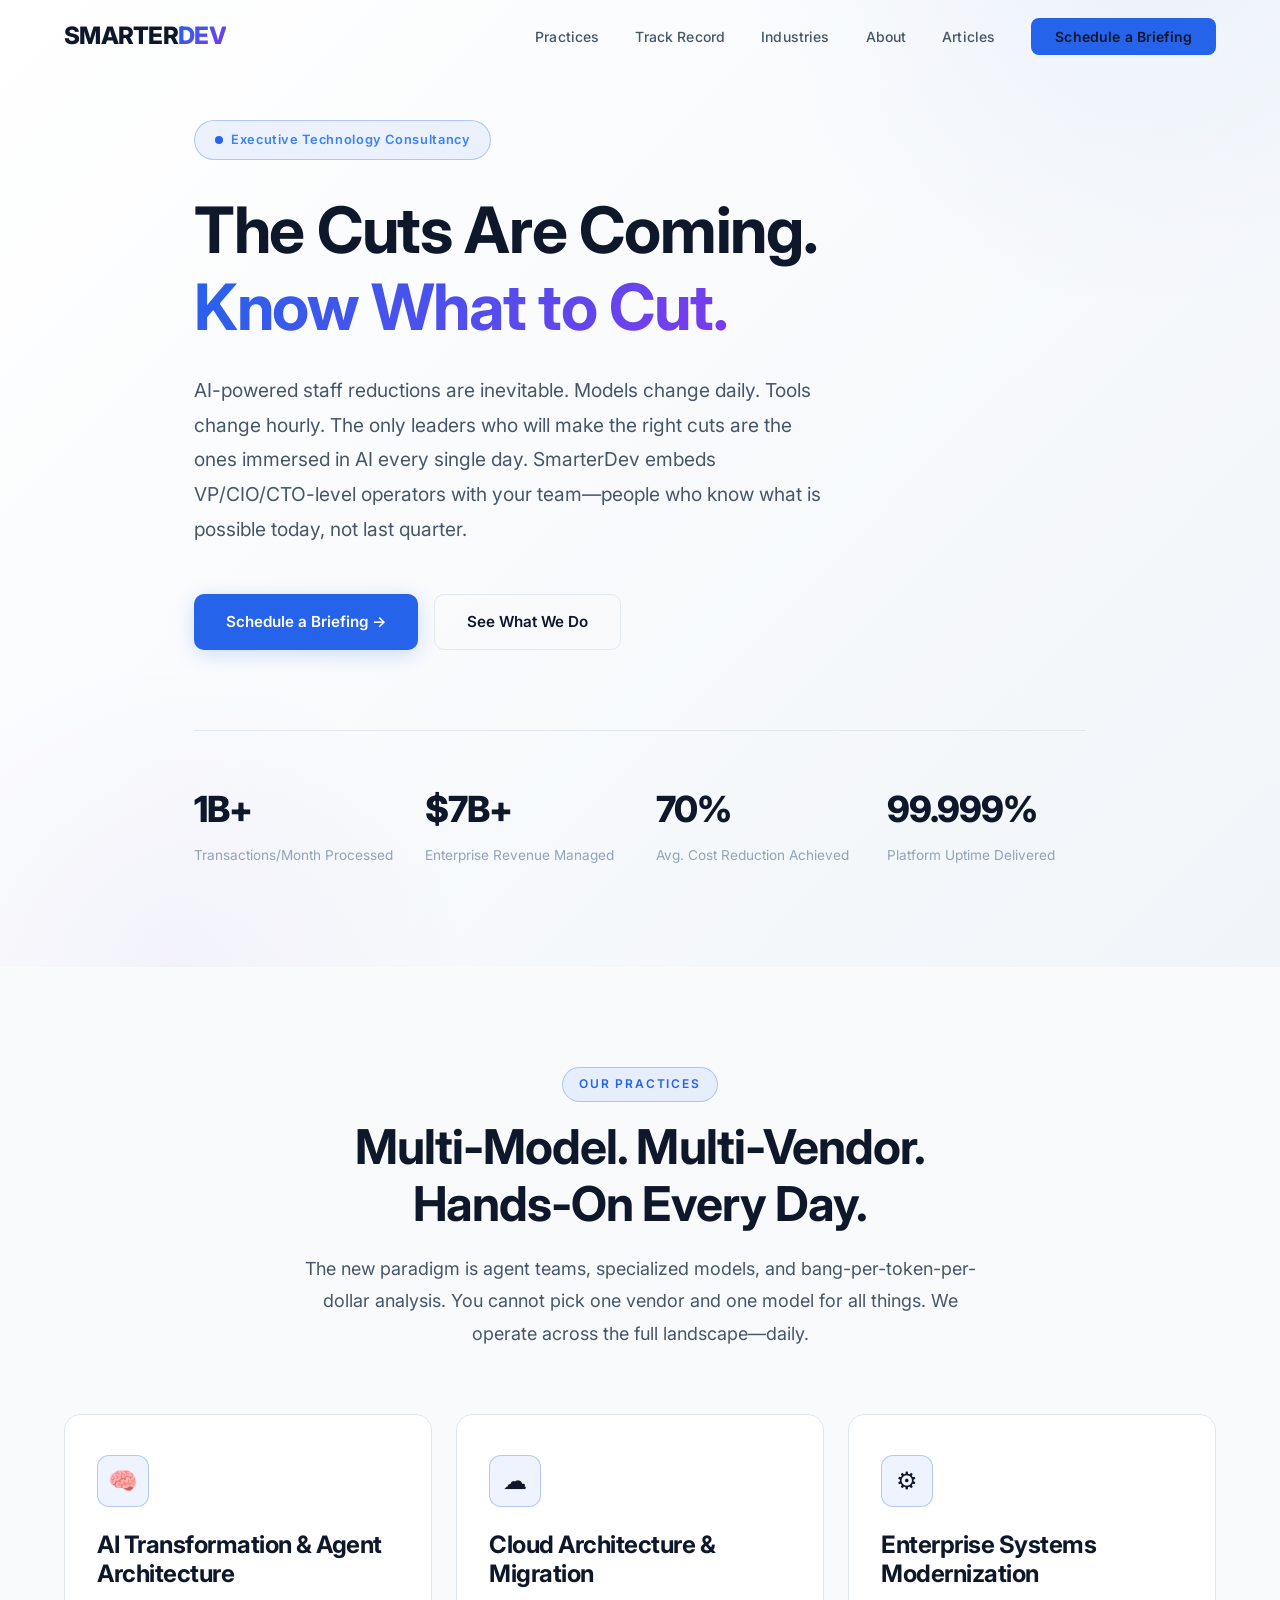
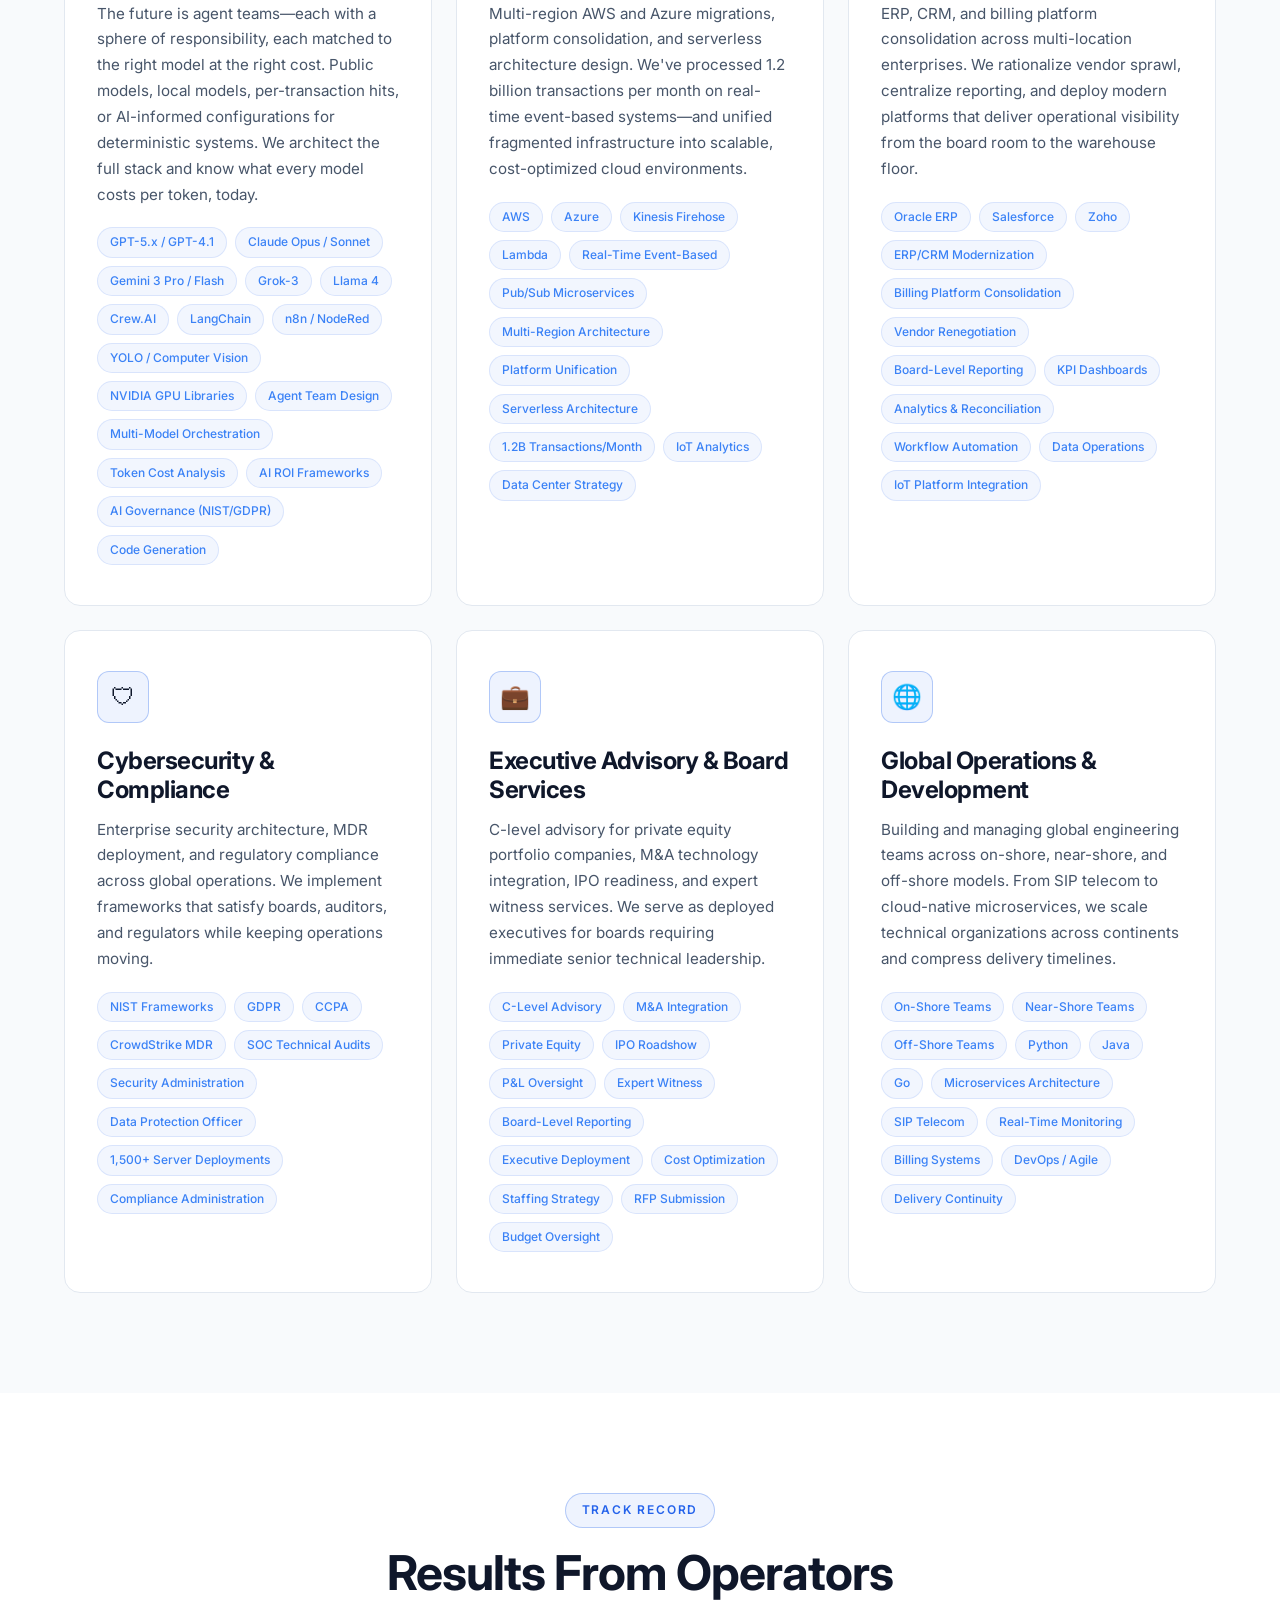
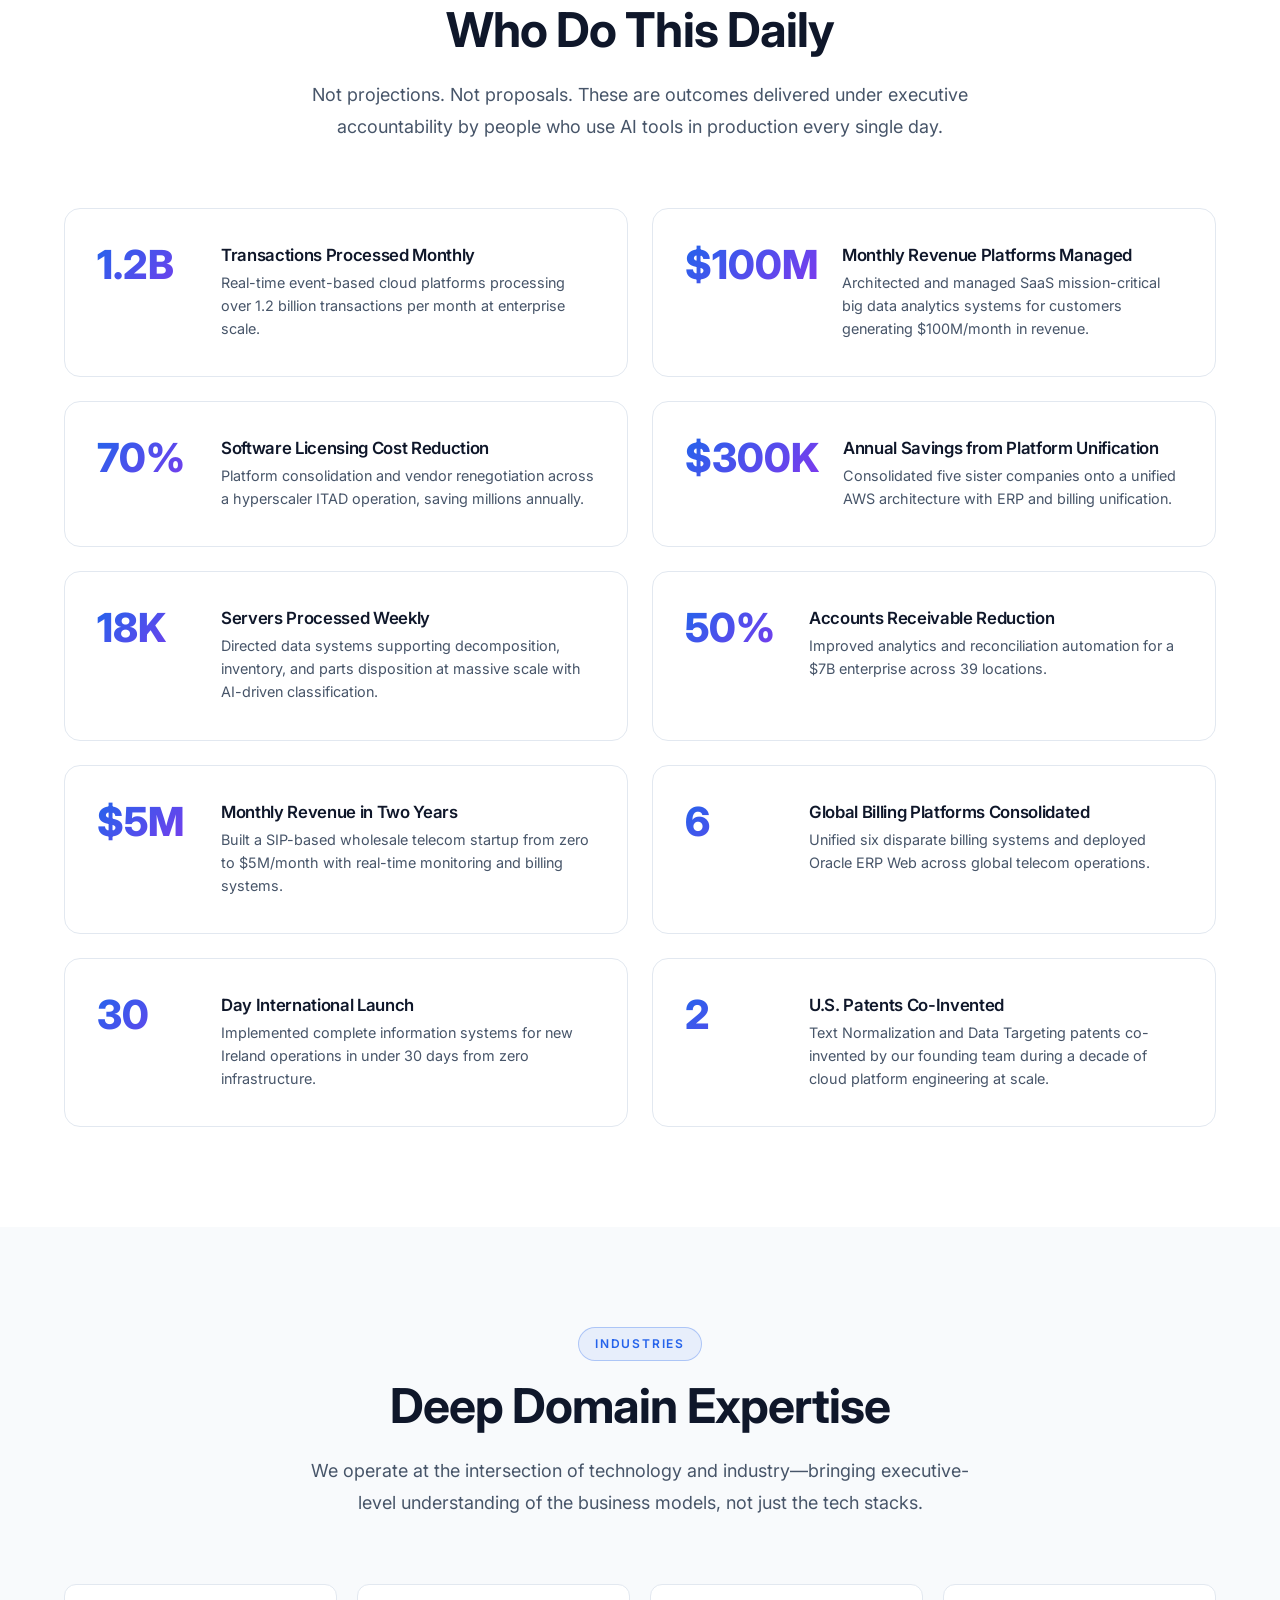
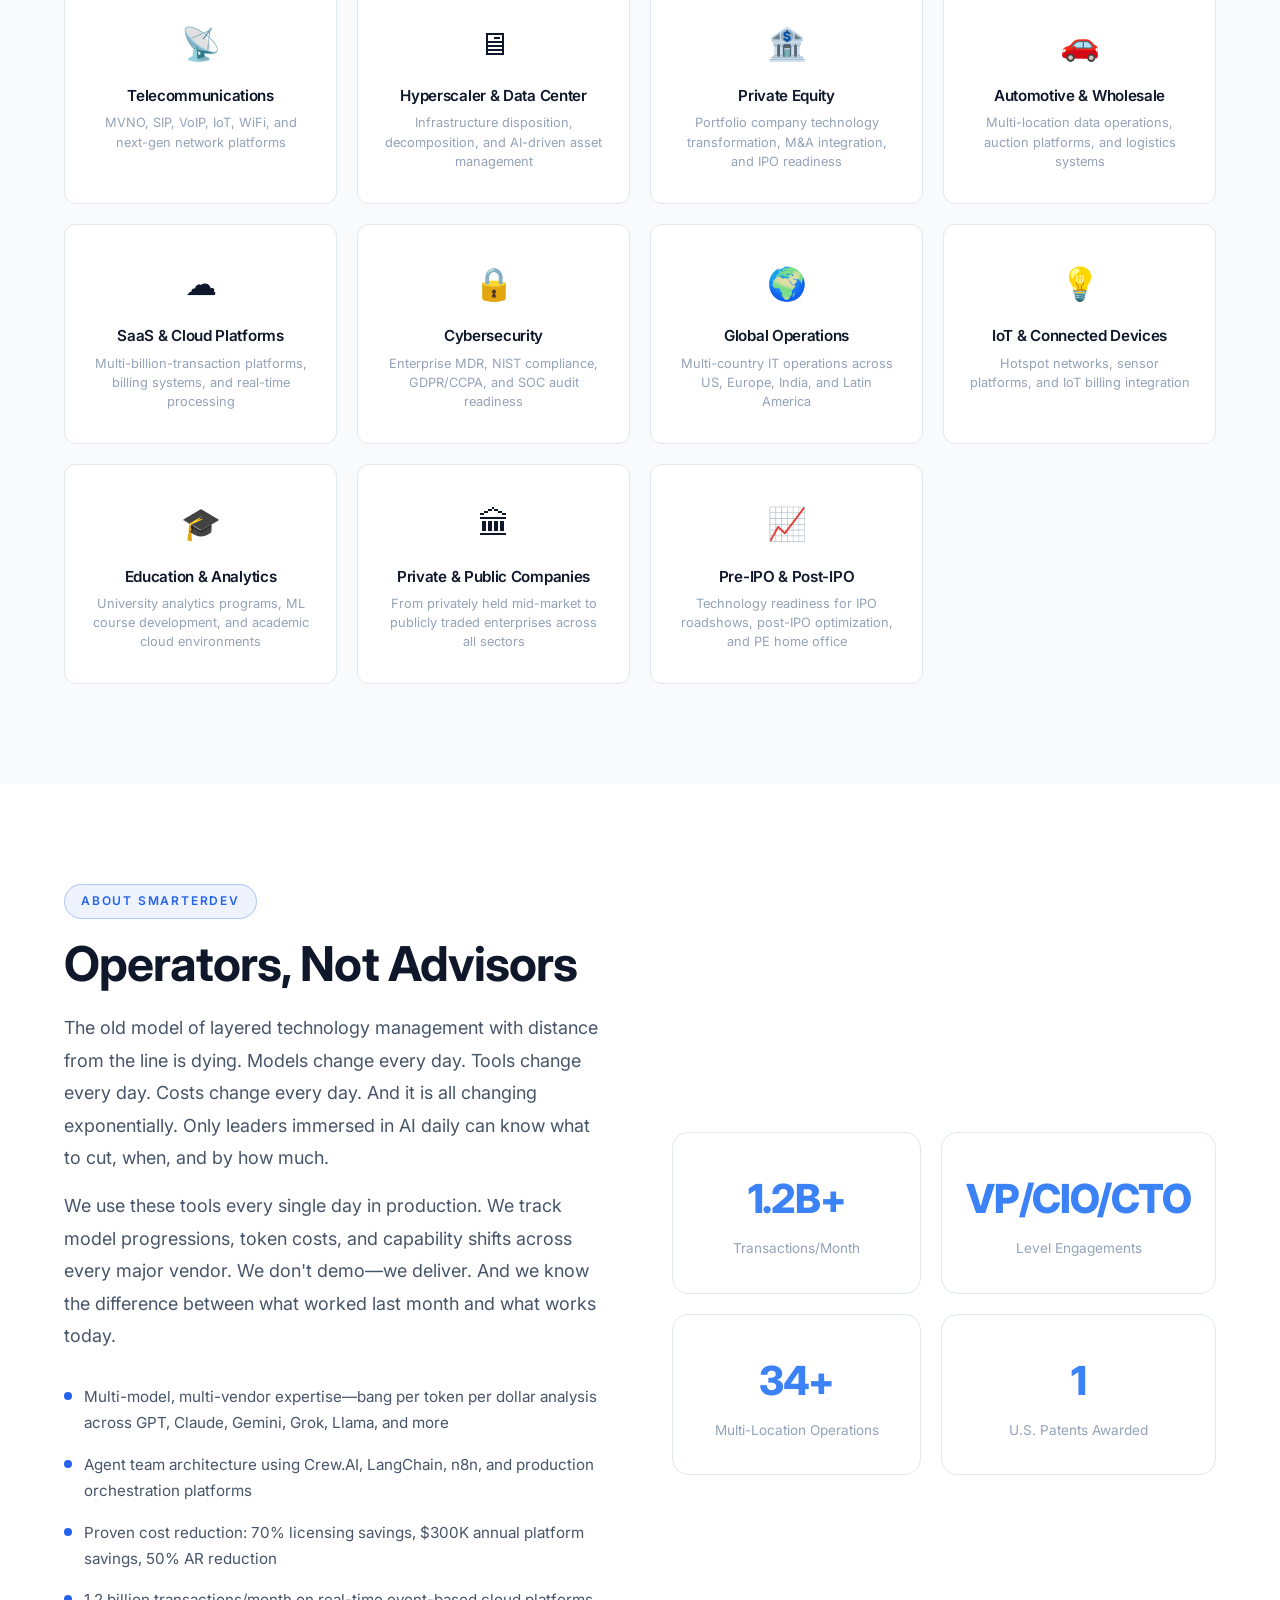
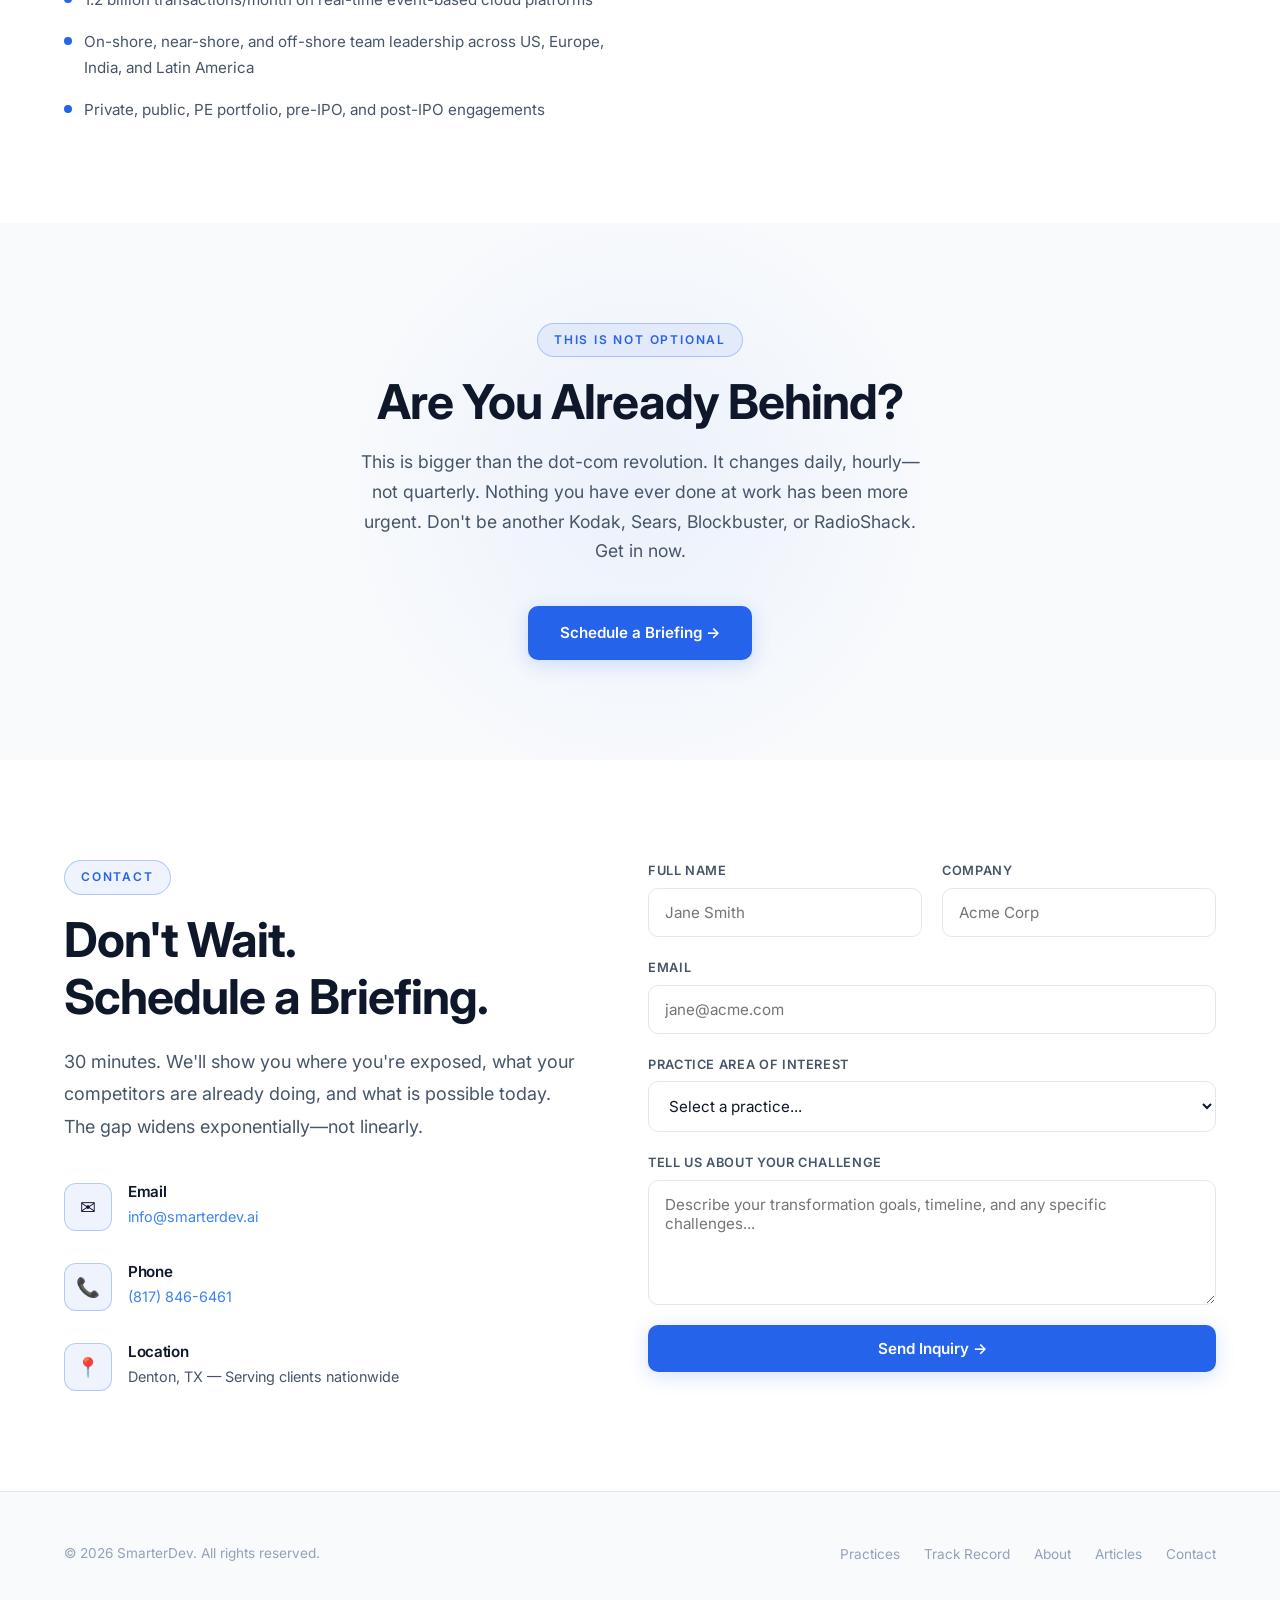
==== commit 21693d78: "Change CTA heading to question format Co-Authored-By: Claude Opus 4.6 <noreply@anthropic.com>" ====
--- a/index.html
+++ b/index.html
@@ -452,7 +452,7 @@
     <div class="container">
       <div class="cta-inner fade-up">
         <span class="section-label">This Is Not Optional</span>
-        <h2>You Are Already Behind</h2>
+        <h2>Are You Already Behind?</h2>
         <p>
           This is bigger than the dot-com revolution. It changes daily, hourly&mdash;not quarterly.
           Nothing you have ever done at work has been more urgent. Don't be another
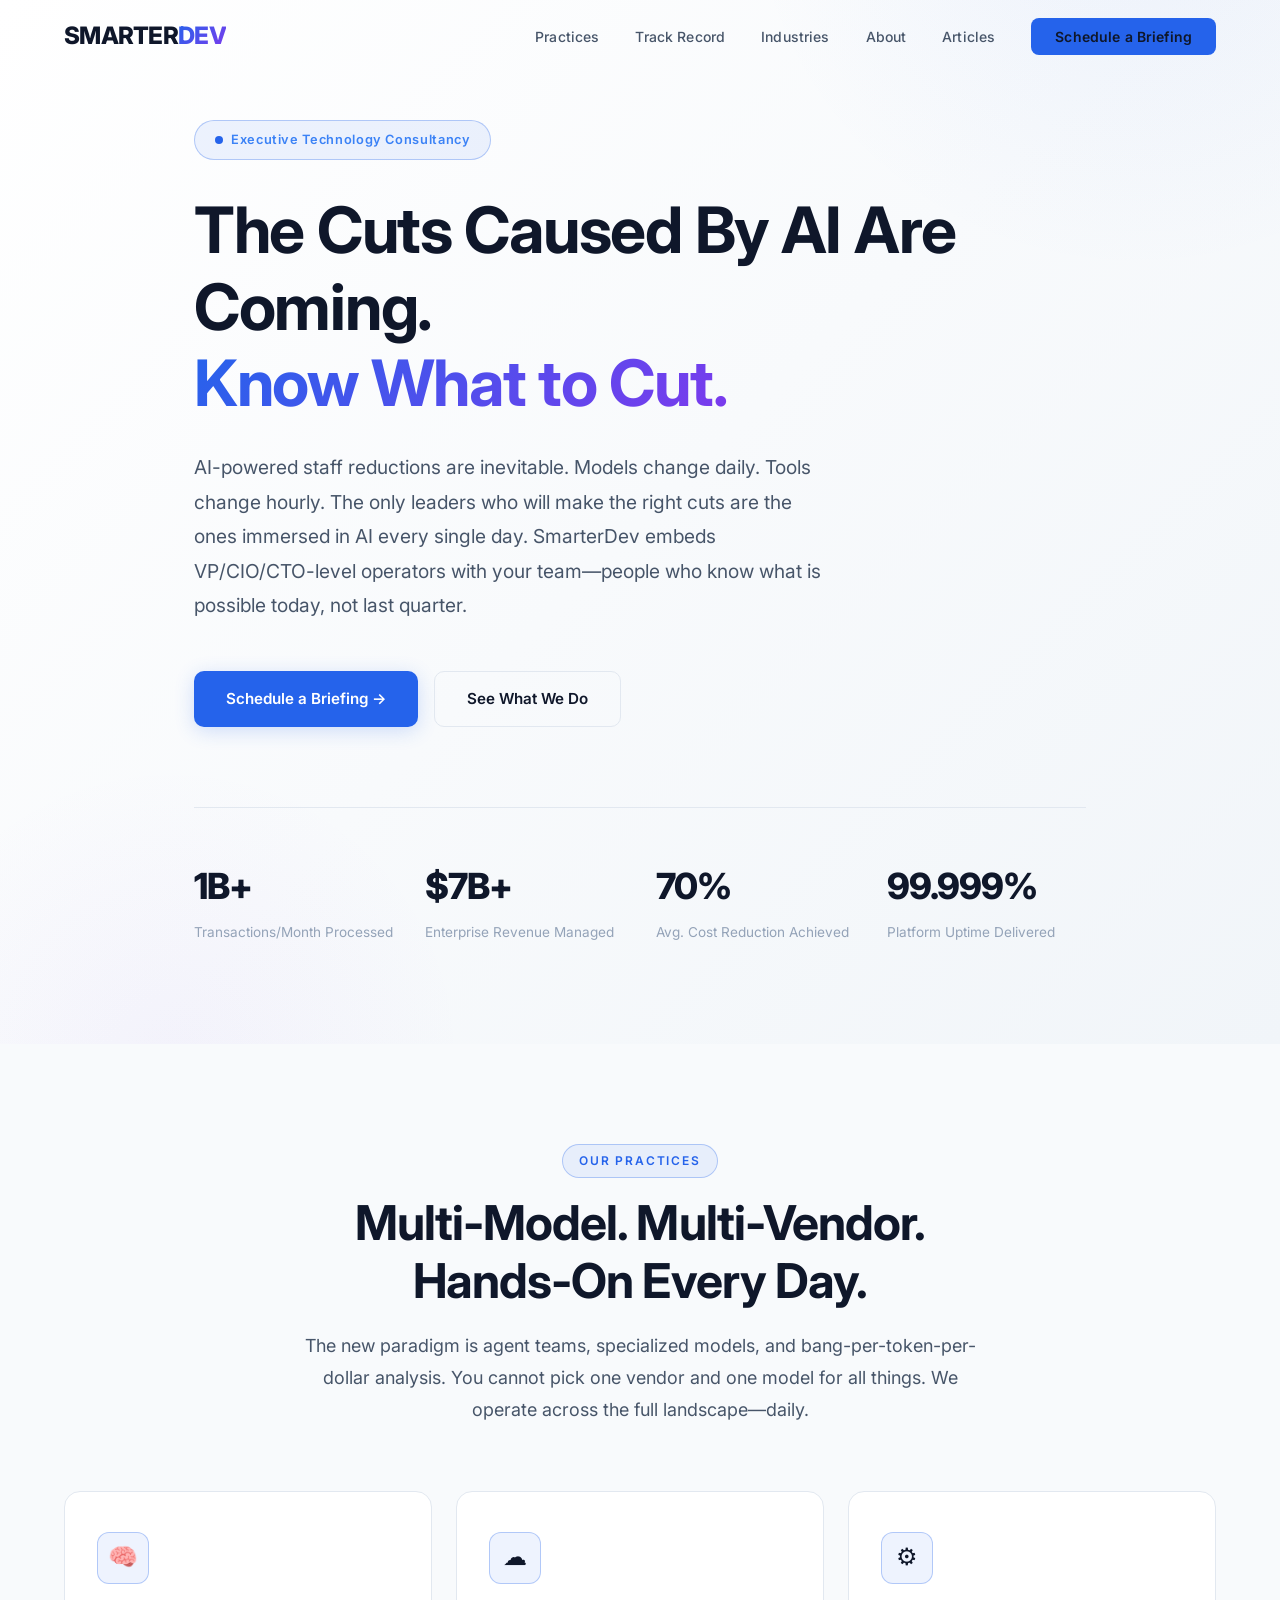
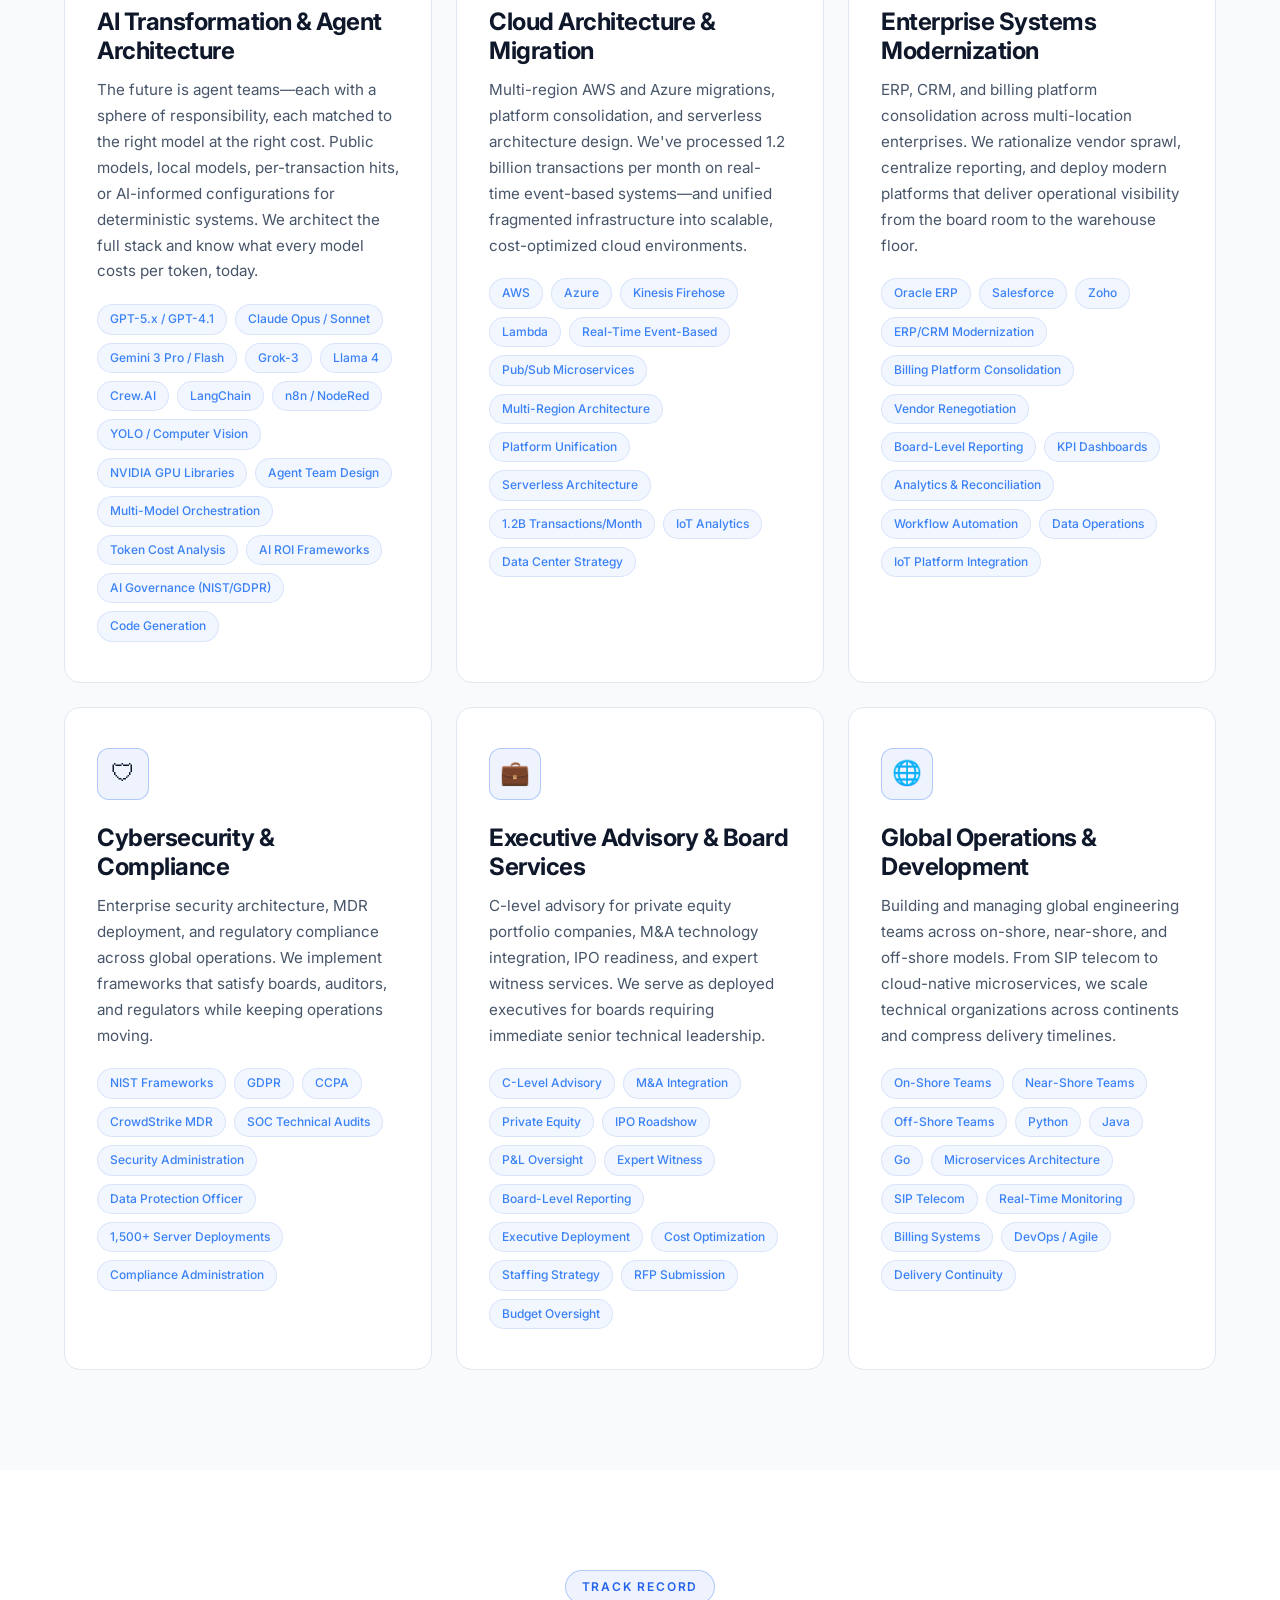
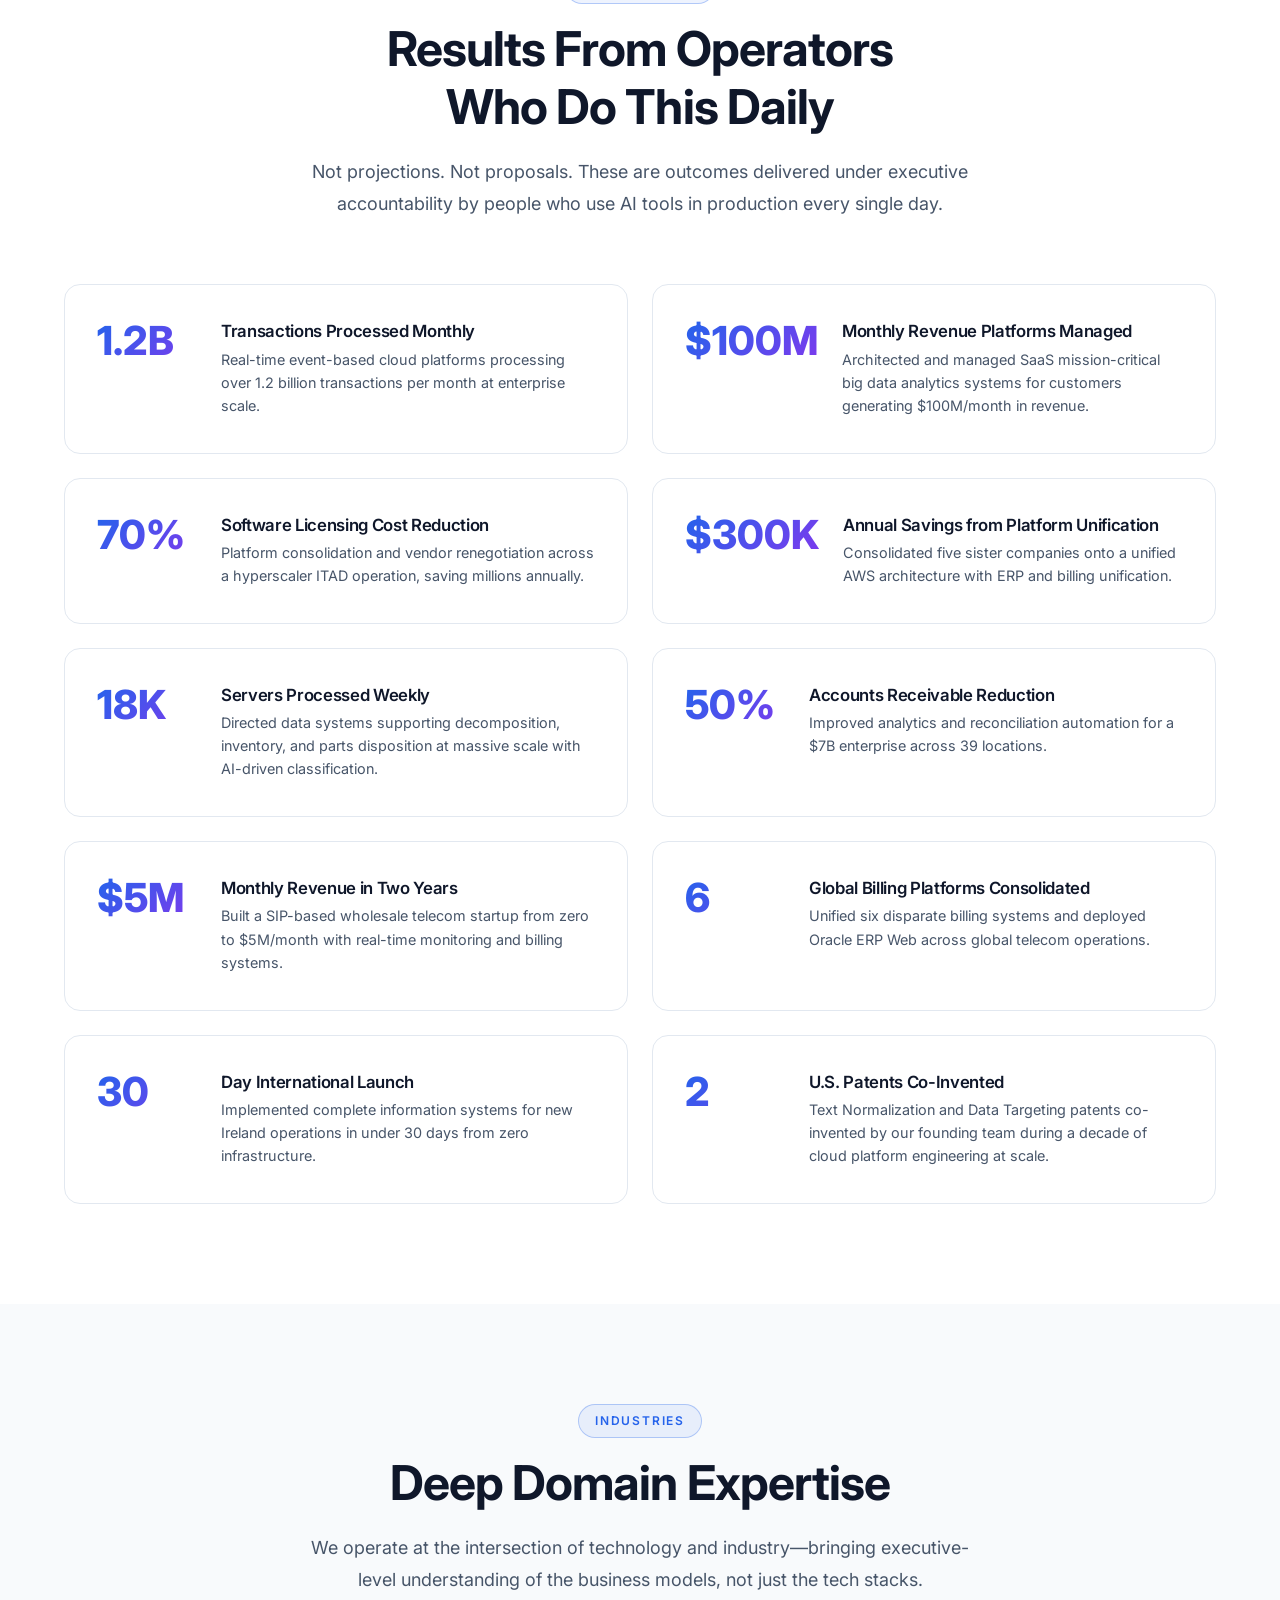
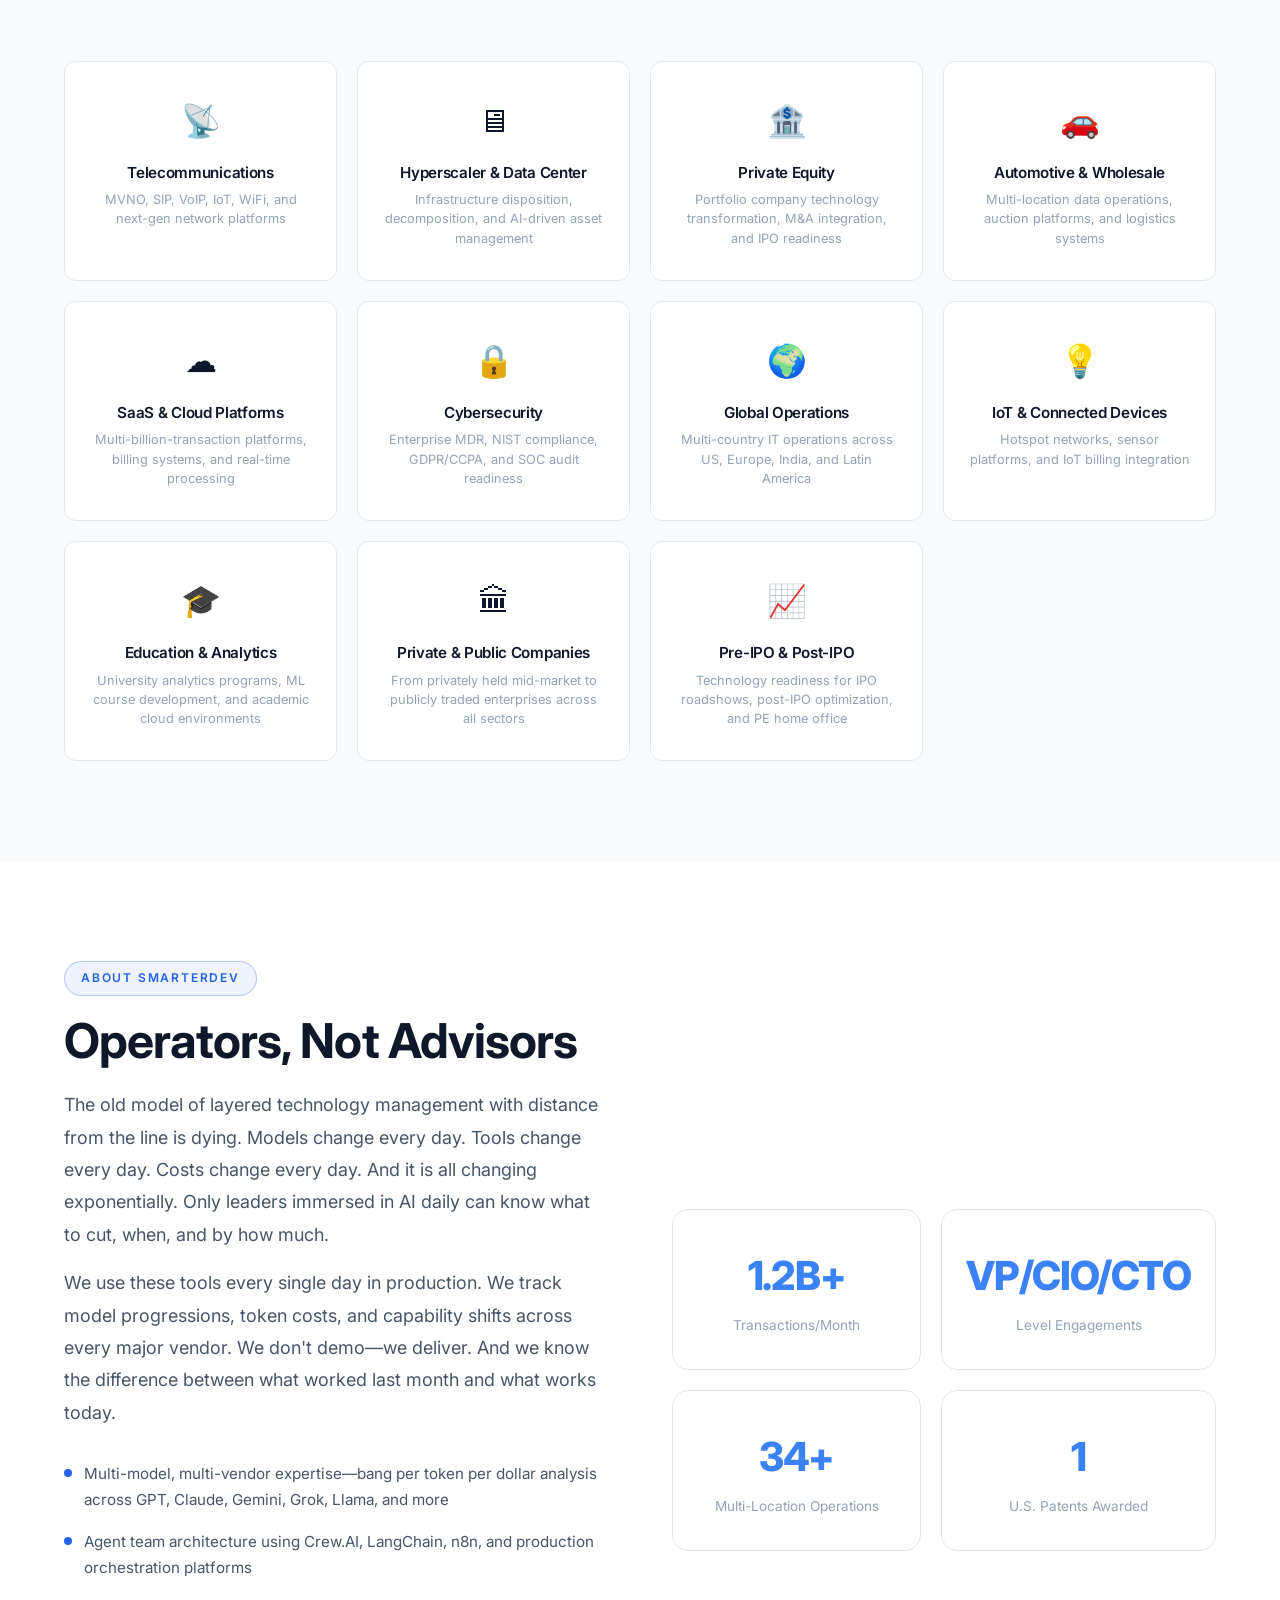
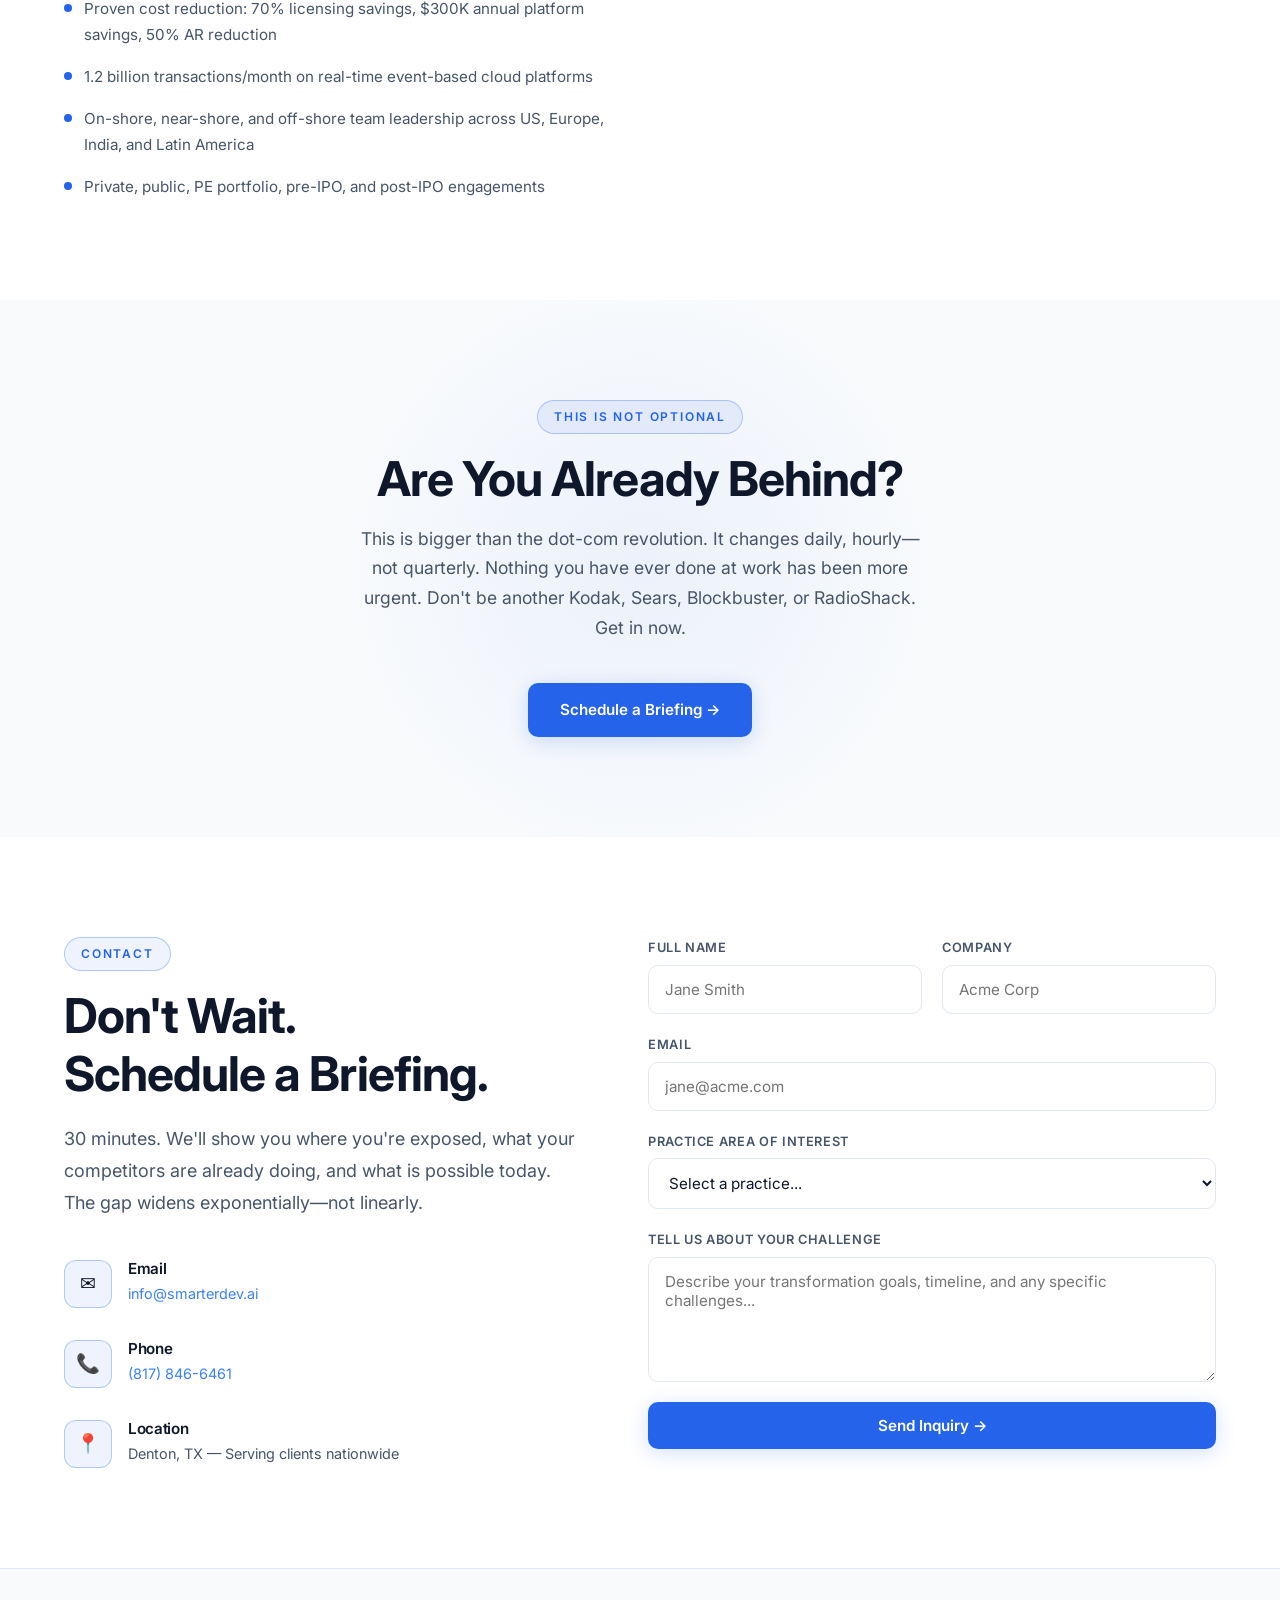
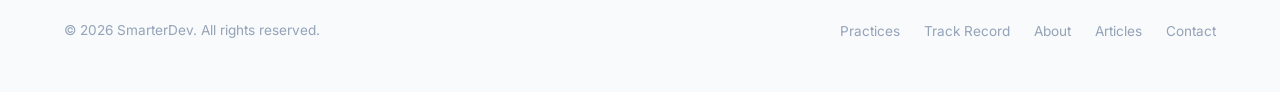
==== commit 0ce20f8b: "Update hero heading to clarify AI-driven cuts Co-Authored-By: Claude Opus 4.6 <noreply@anthropic.com" ====
--- a/index.html
+++ b/index.html
@@ -35,7 +35,7 @@
     <div class="container">
       <div class="hero-content fade-up">
         <div class="hero-badge">Executive Technology Consultancy</div>
-        <h1>The Cuts Are Coming.<br><span class="gradient-text">Know What to Cut.</span></h1>
+        <h1>The Cuts Caused By AI Are Coming.<br><span class="gradient-text">Know What to Cut.</span></h1>
         <p class="hero-description">
           AI-powered staff reductions are inevitable. Models change daily. Tools change hourly.
           The only leaders who will make the right cuts are the ones immersed in AI every single day.
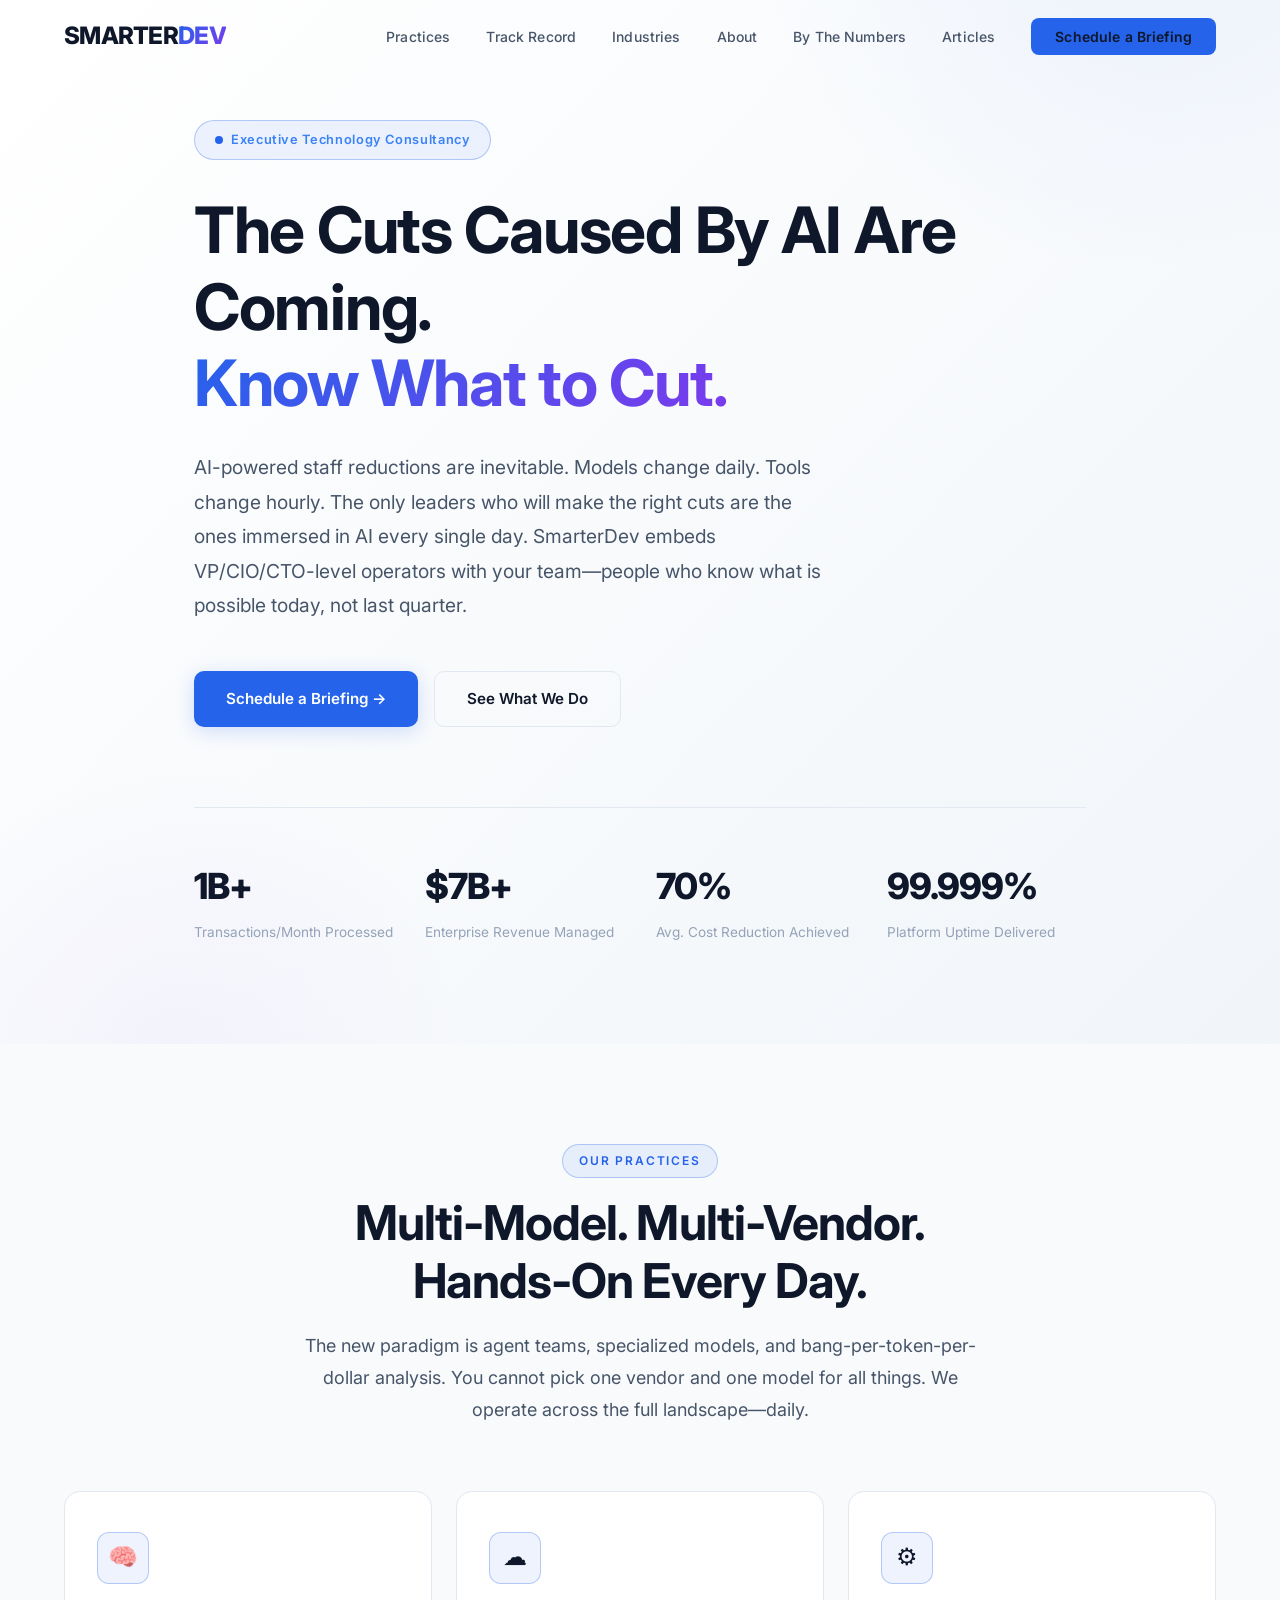
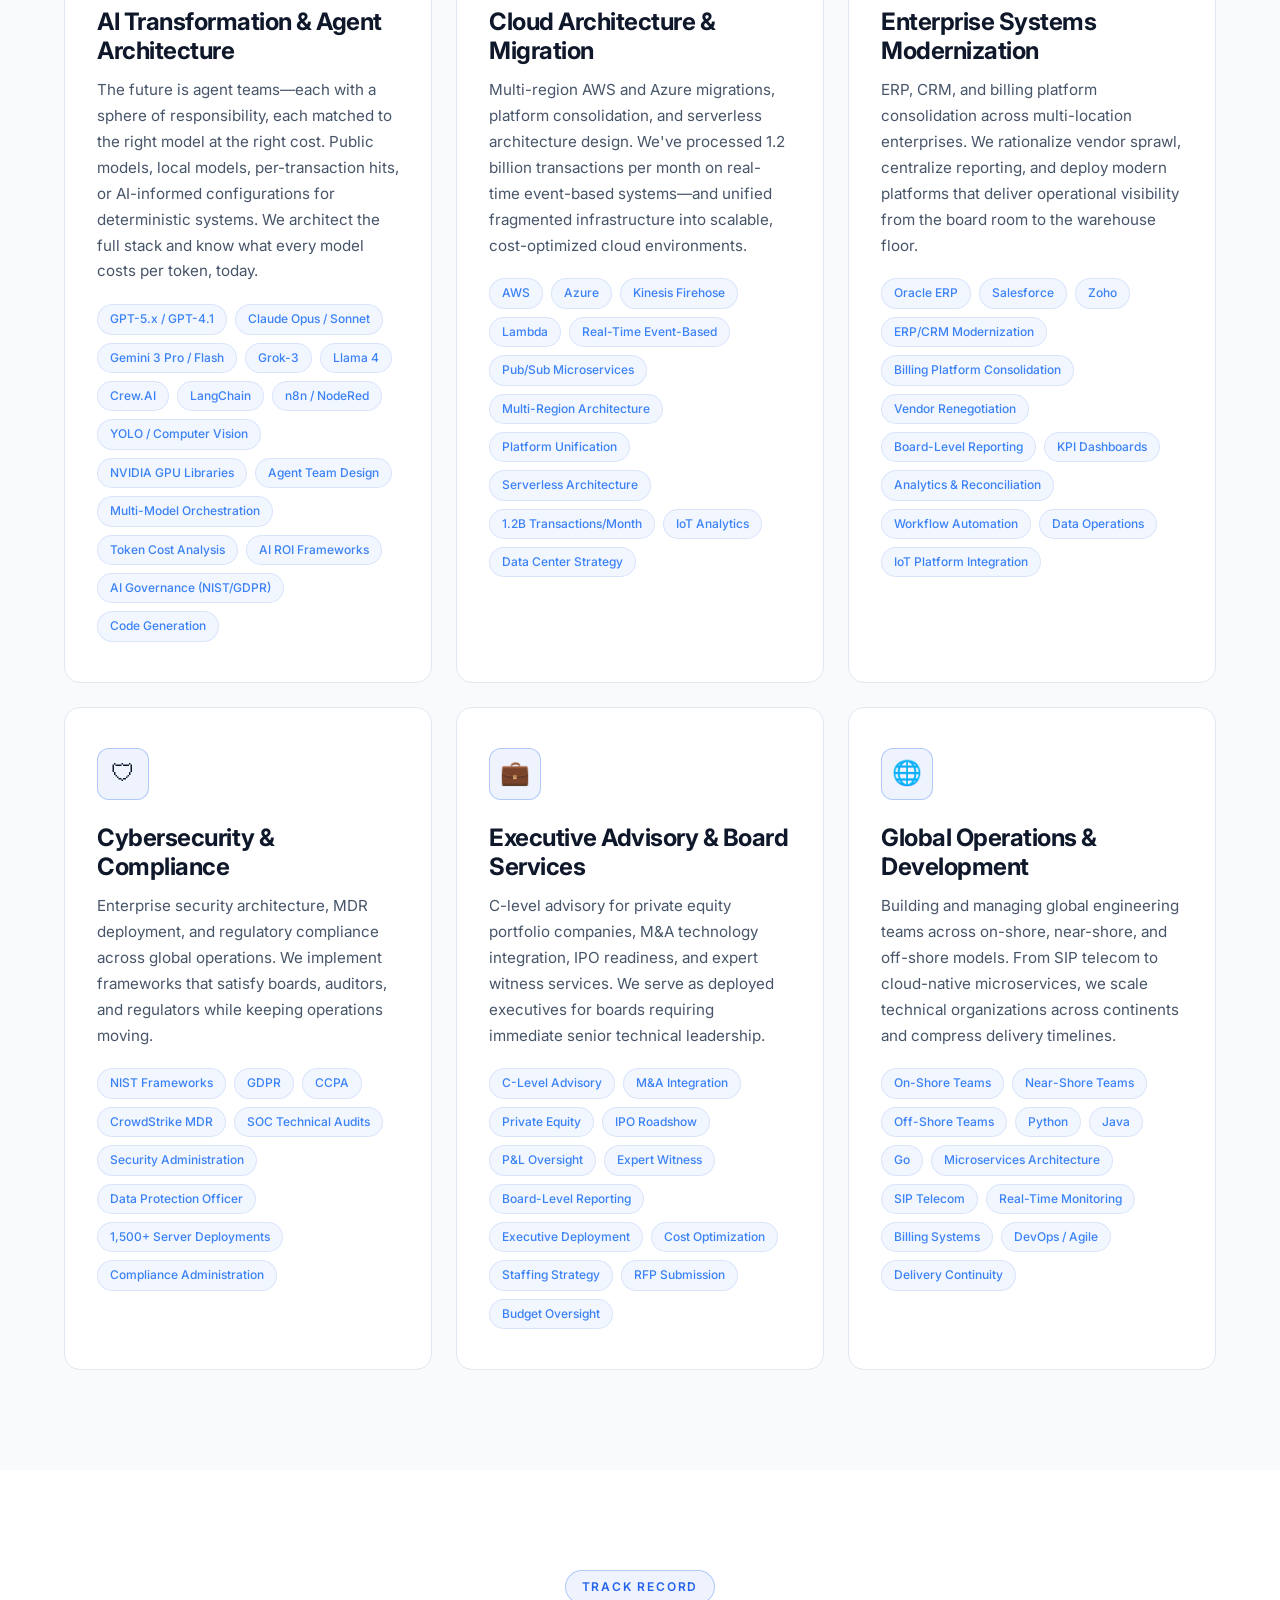
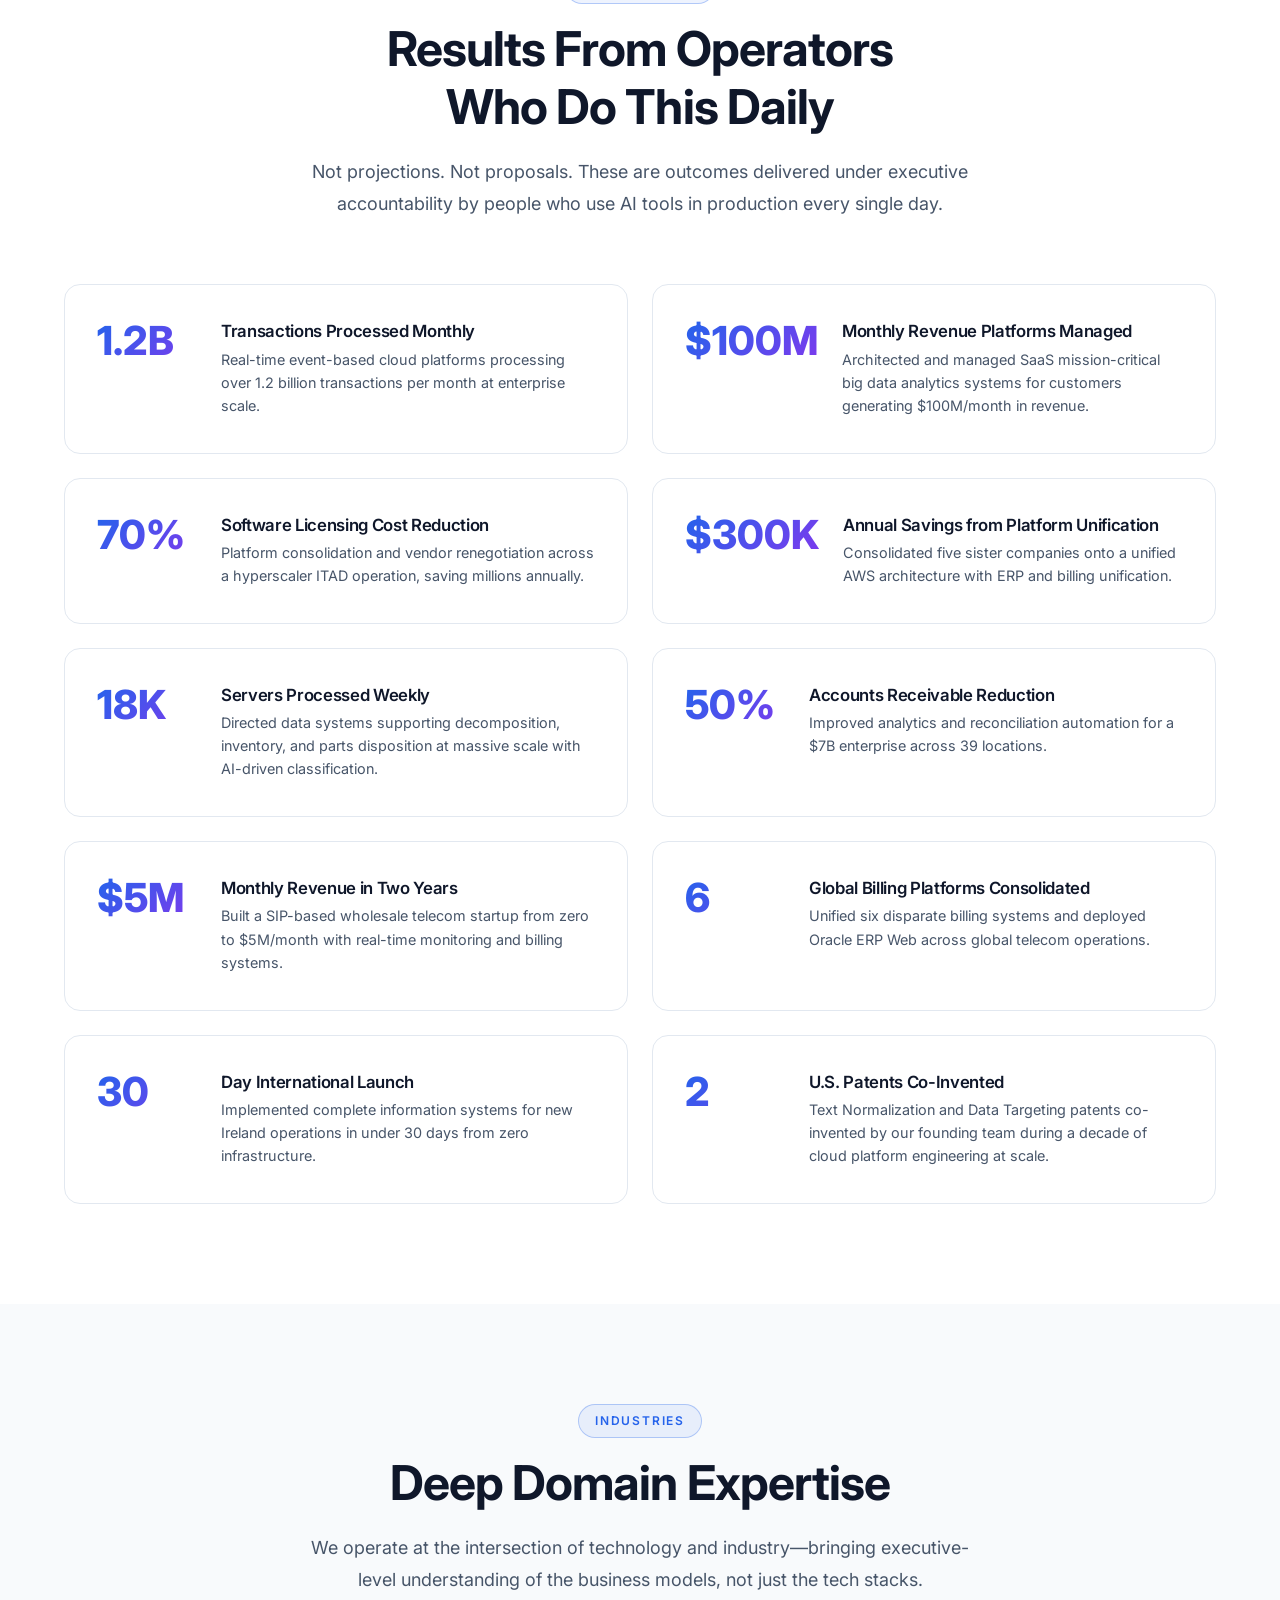
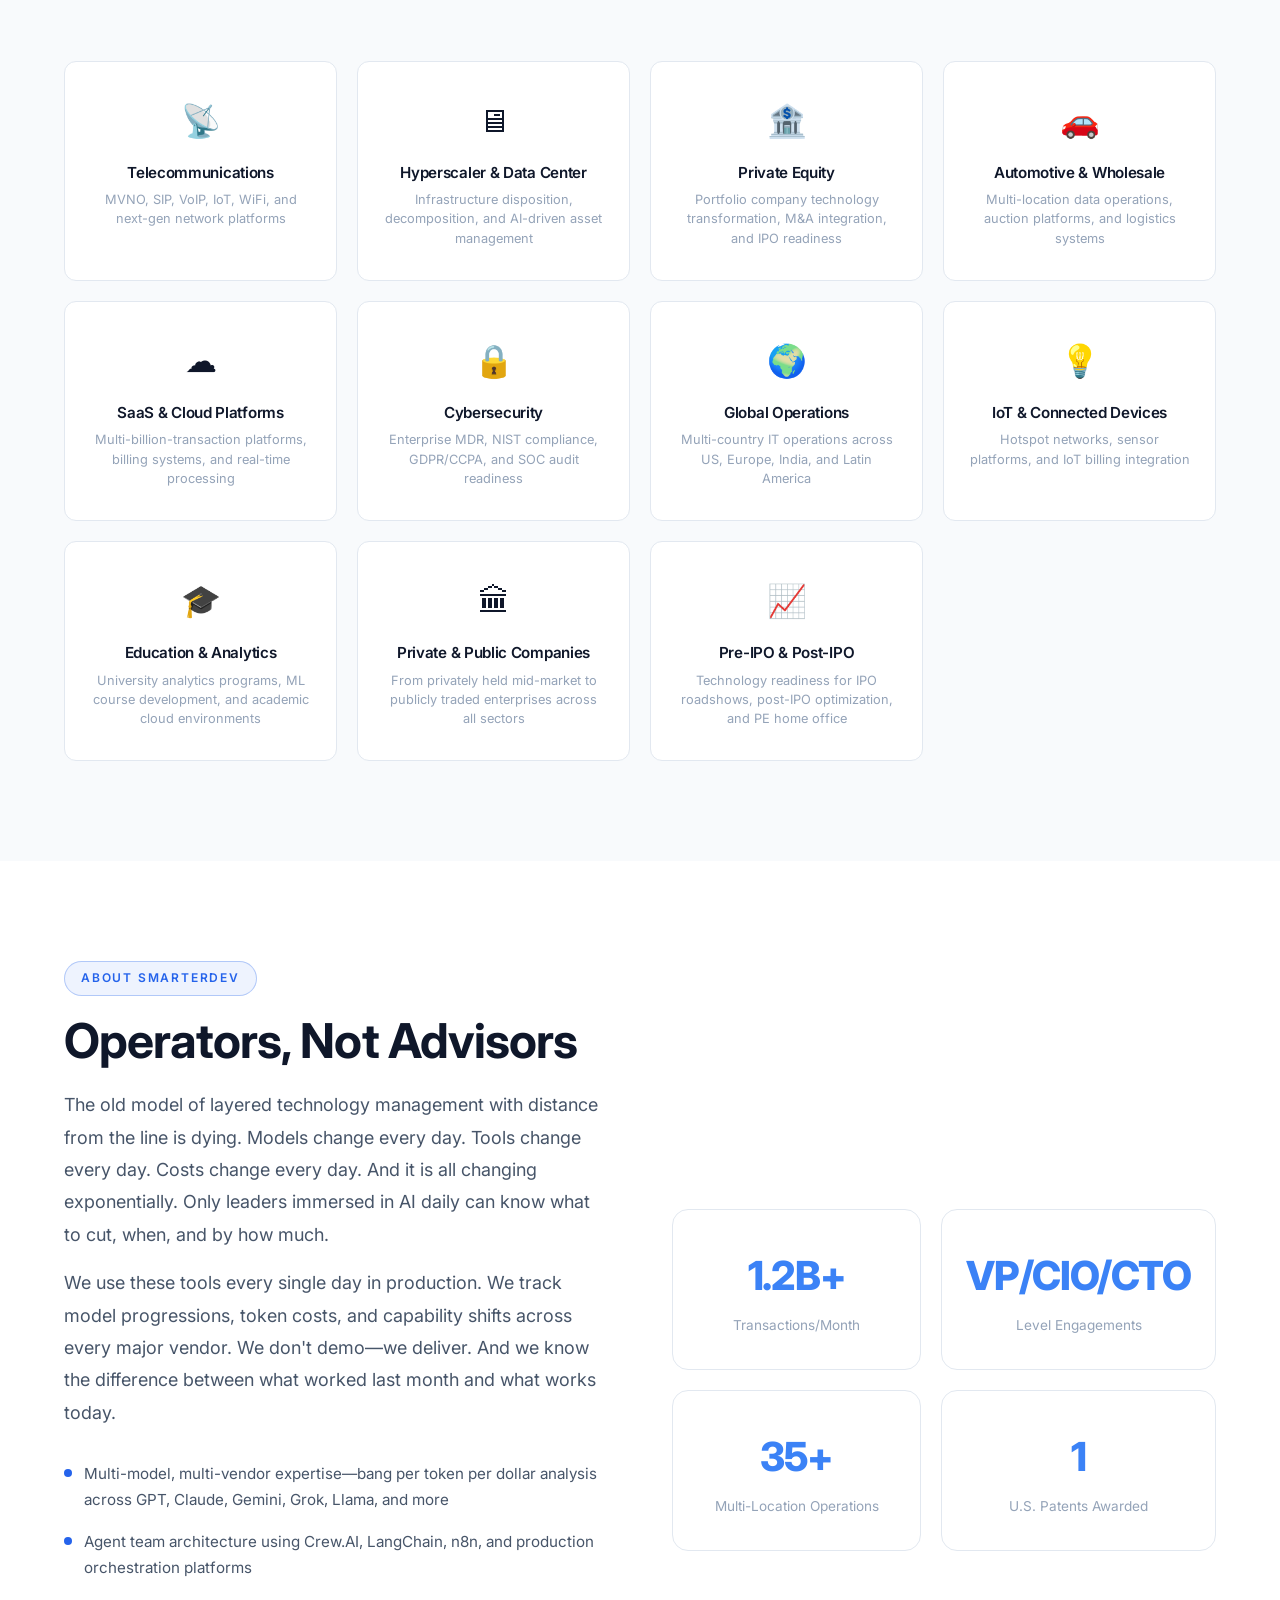
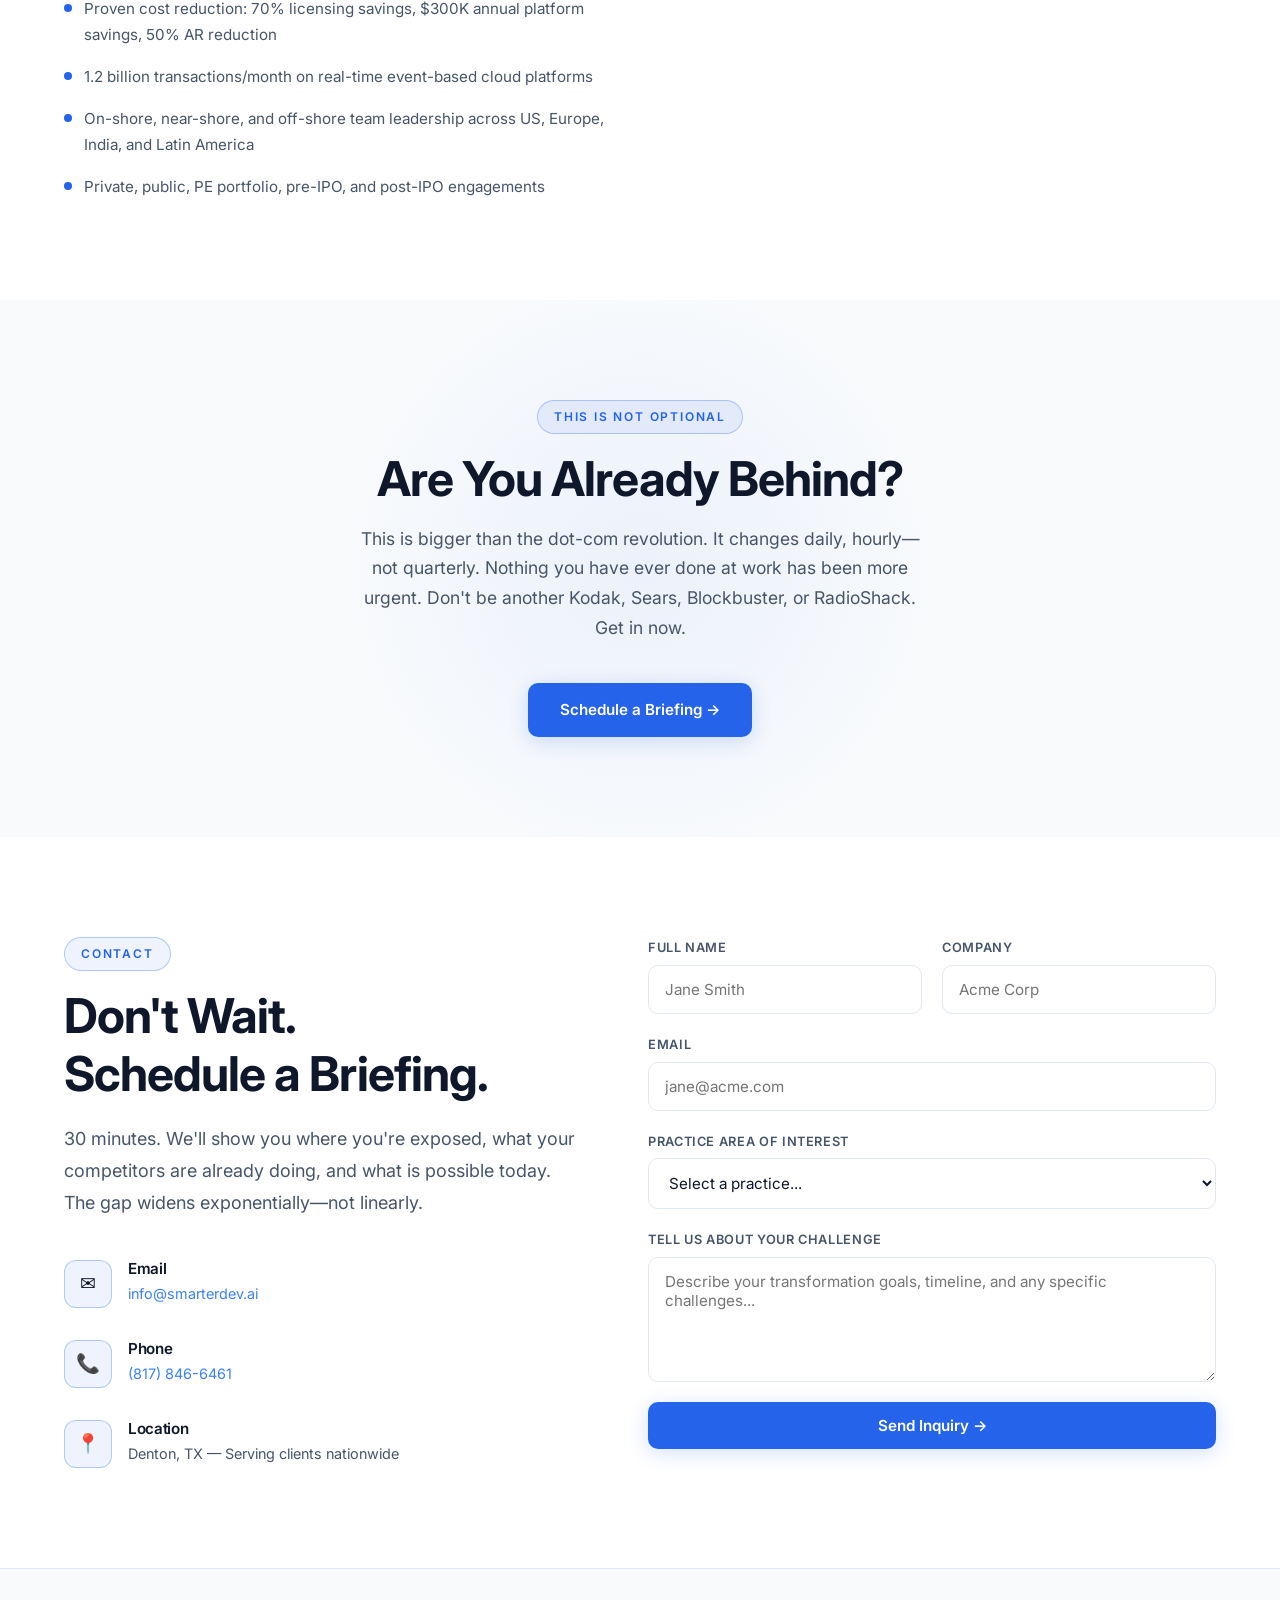
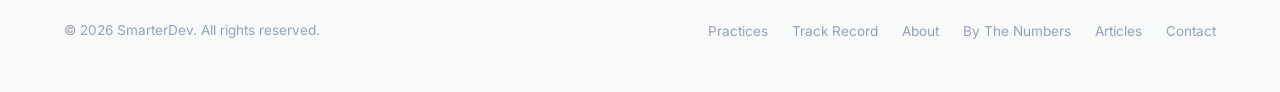
==== commit 2bb9cf6c: "nav: add By The Numbers tab" ====
--- a/index.html
+++ b/index.html
@@ -21,6 +21,7 @@
         <li><a href="#results">Track Record</a></li>
         <li><a href="#industries">Industries</a></li>
         <li><a href="#about">About</a></li>
+        <li><a href="by-the-numbers/">By The Numbers</a></li>
         <li><a href="articles.html">Articles</a></li>
         <li><a href="#contact" class="nav-cta">Schedule a Briefing</a></li>
       </ul>
@@ -546,6 +547,7 @@
         <li><a href="#practices">Practices</a></li>
         <li><a href="#results">Track Record</a></li>
         <li><a href="#about">About</a></li>
+        <li><a href="by-the-numbers/">By The Numbers</a></li>
         <li><a href="articles.html">Articles</a></li>
         <li><a href="#contact">Contact</a></li>
       </ul>
